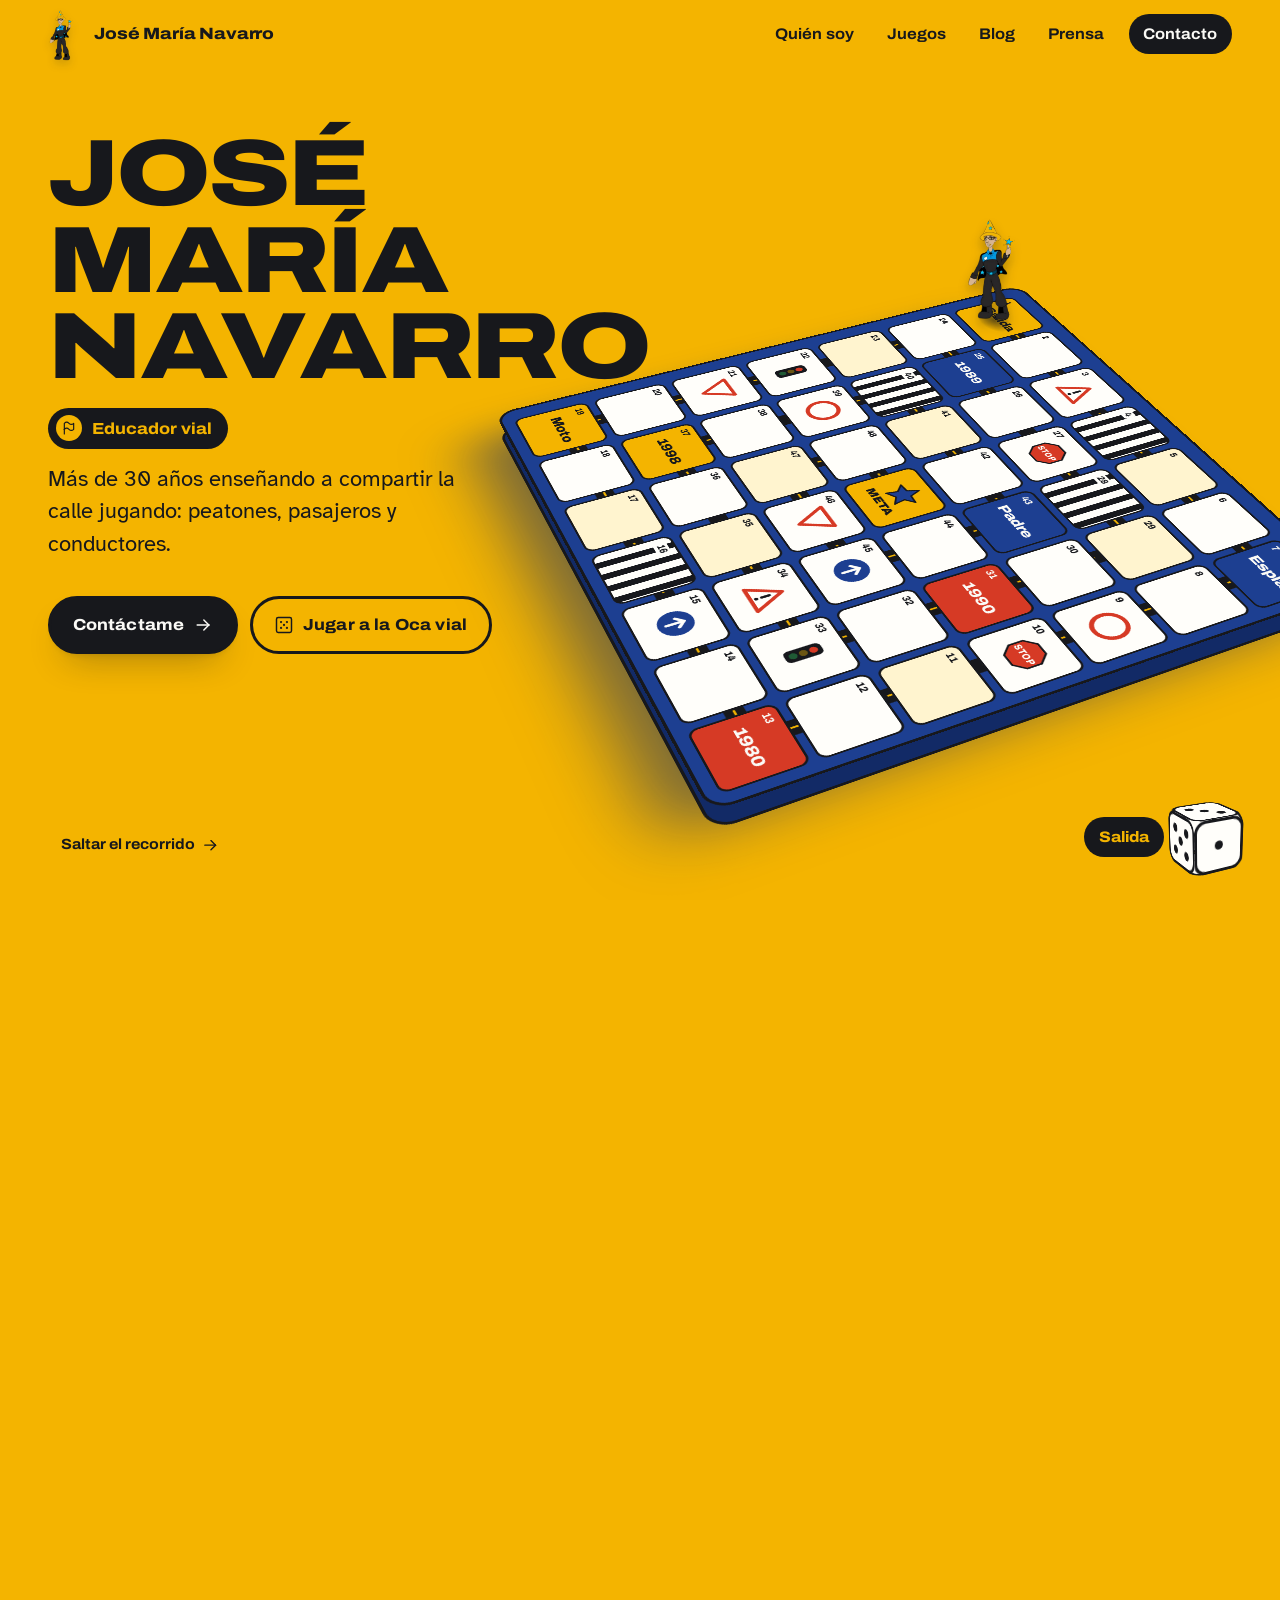
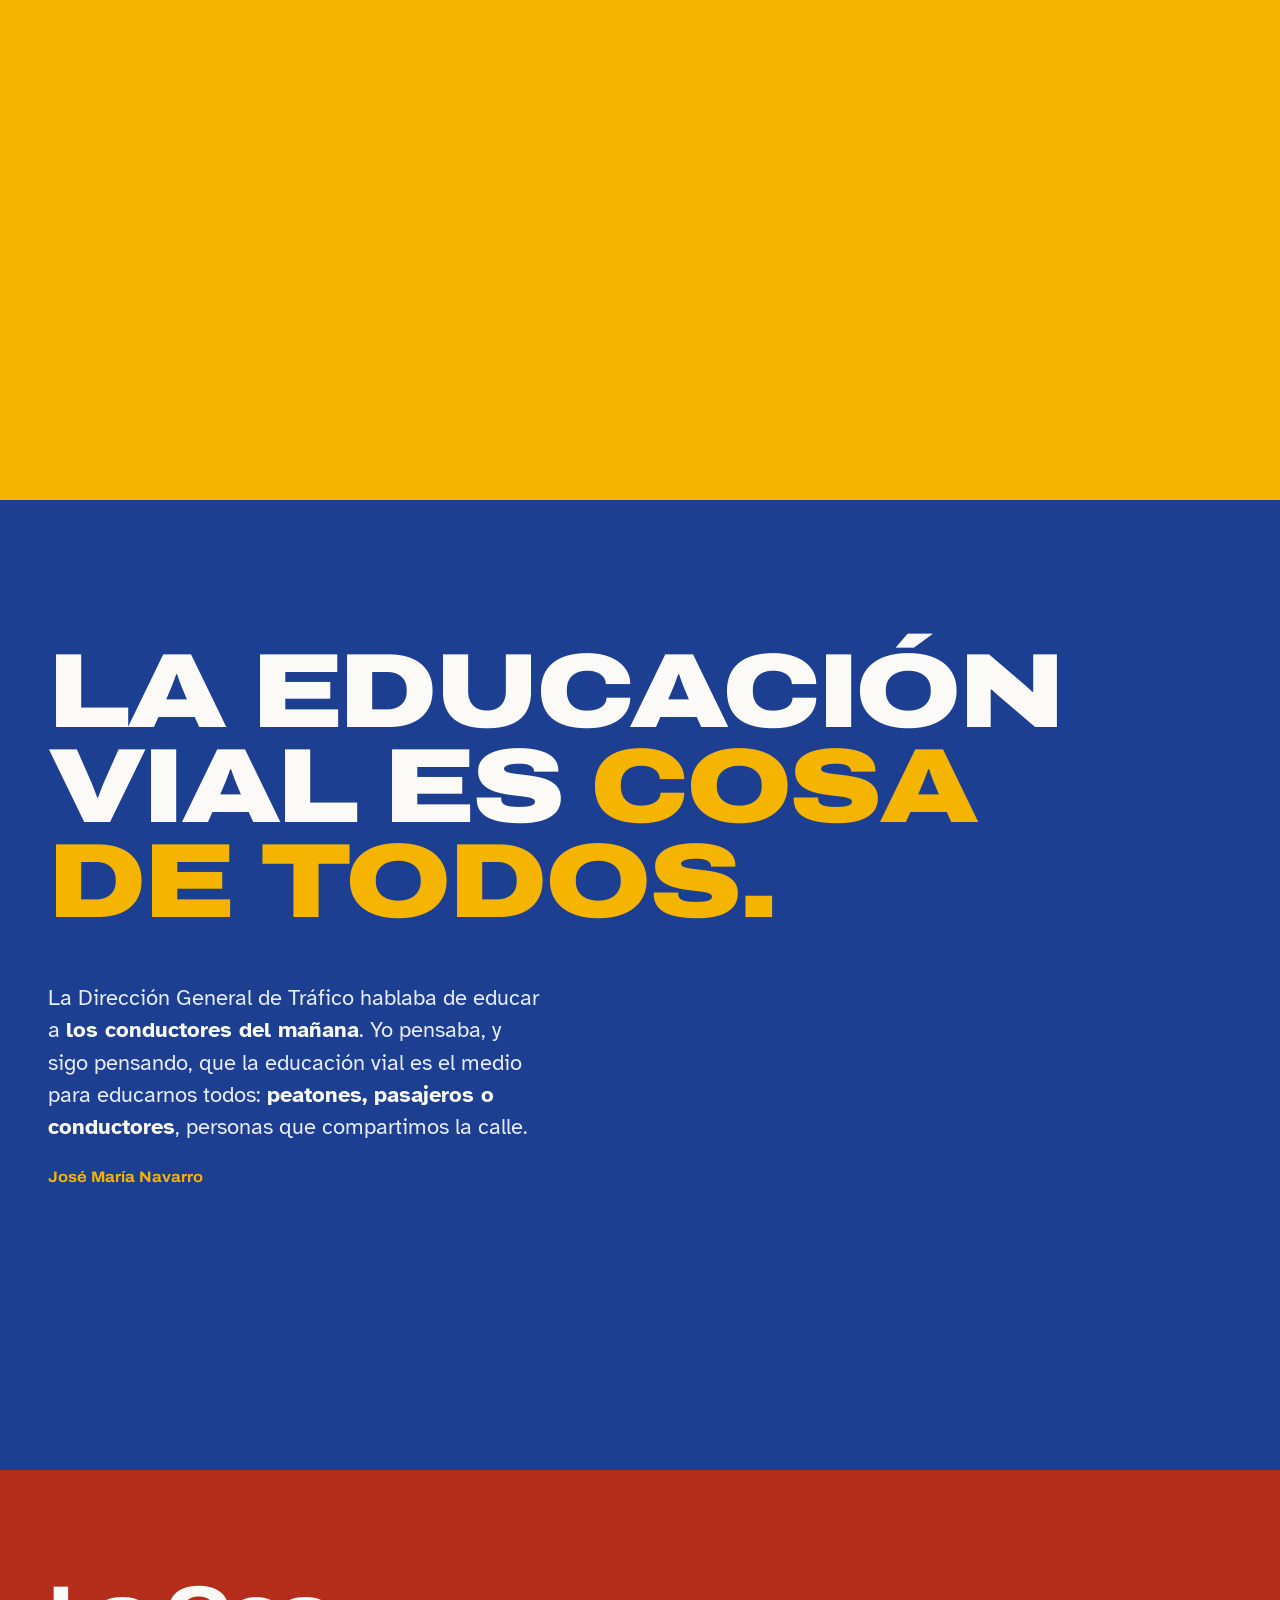
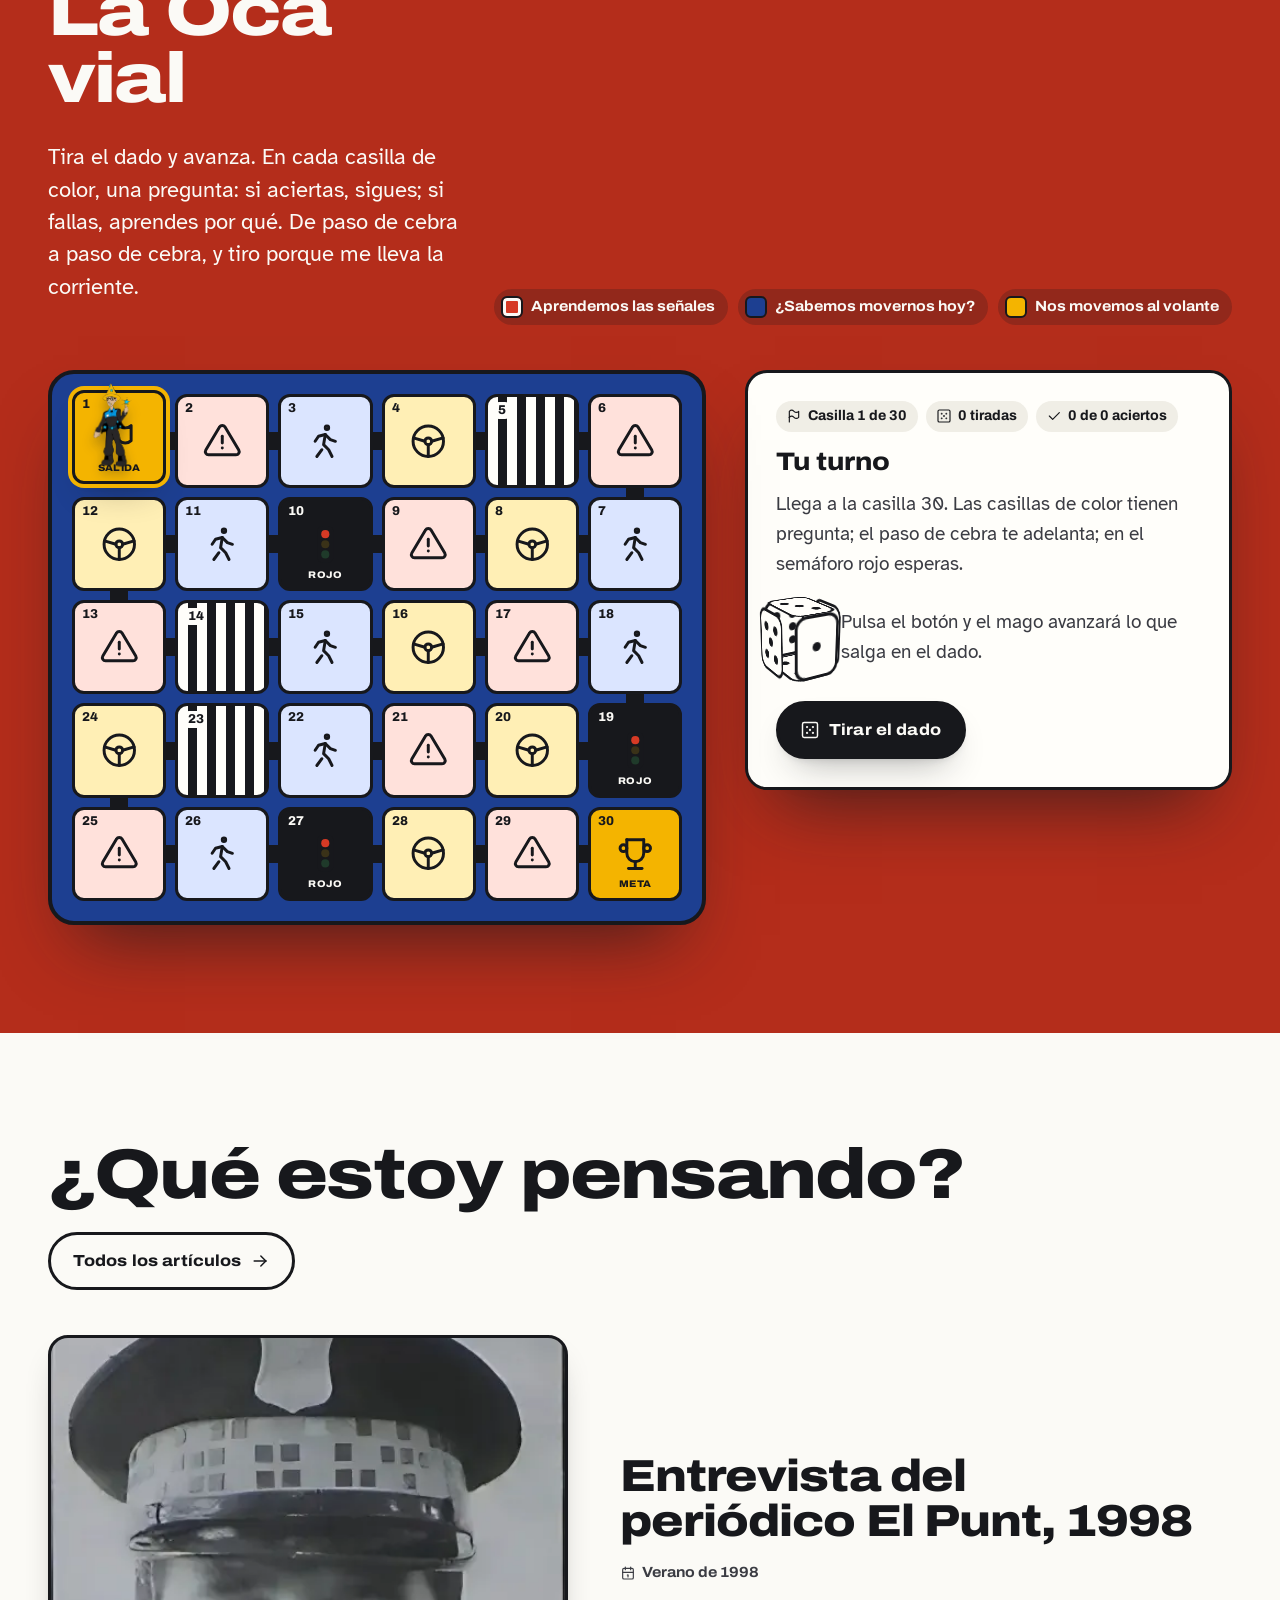
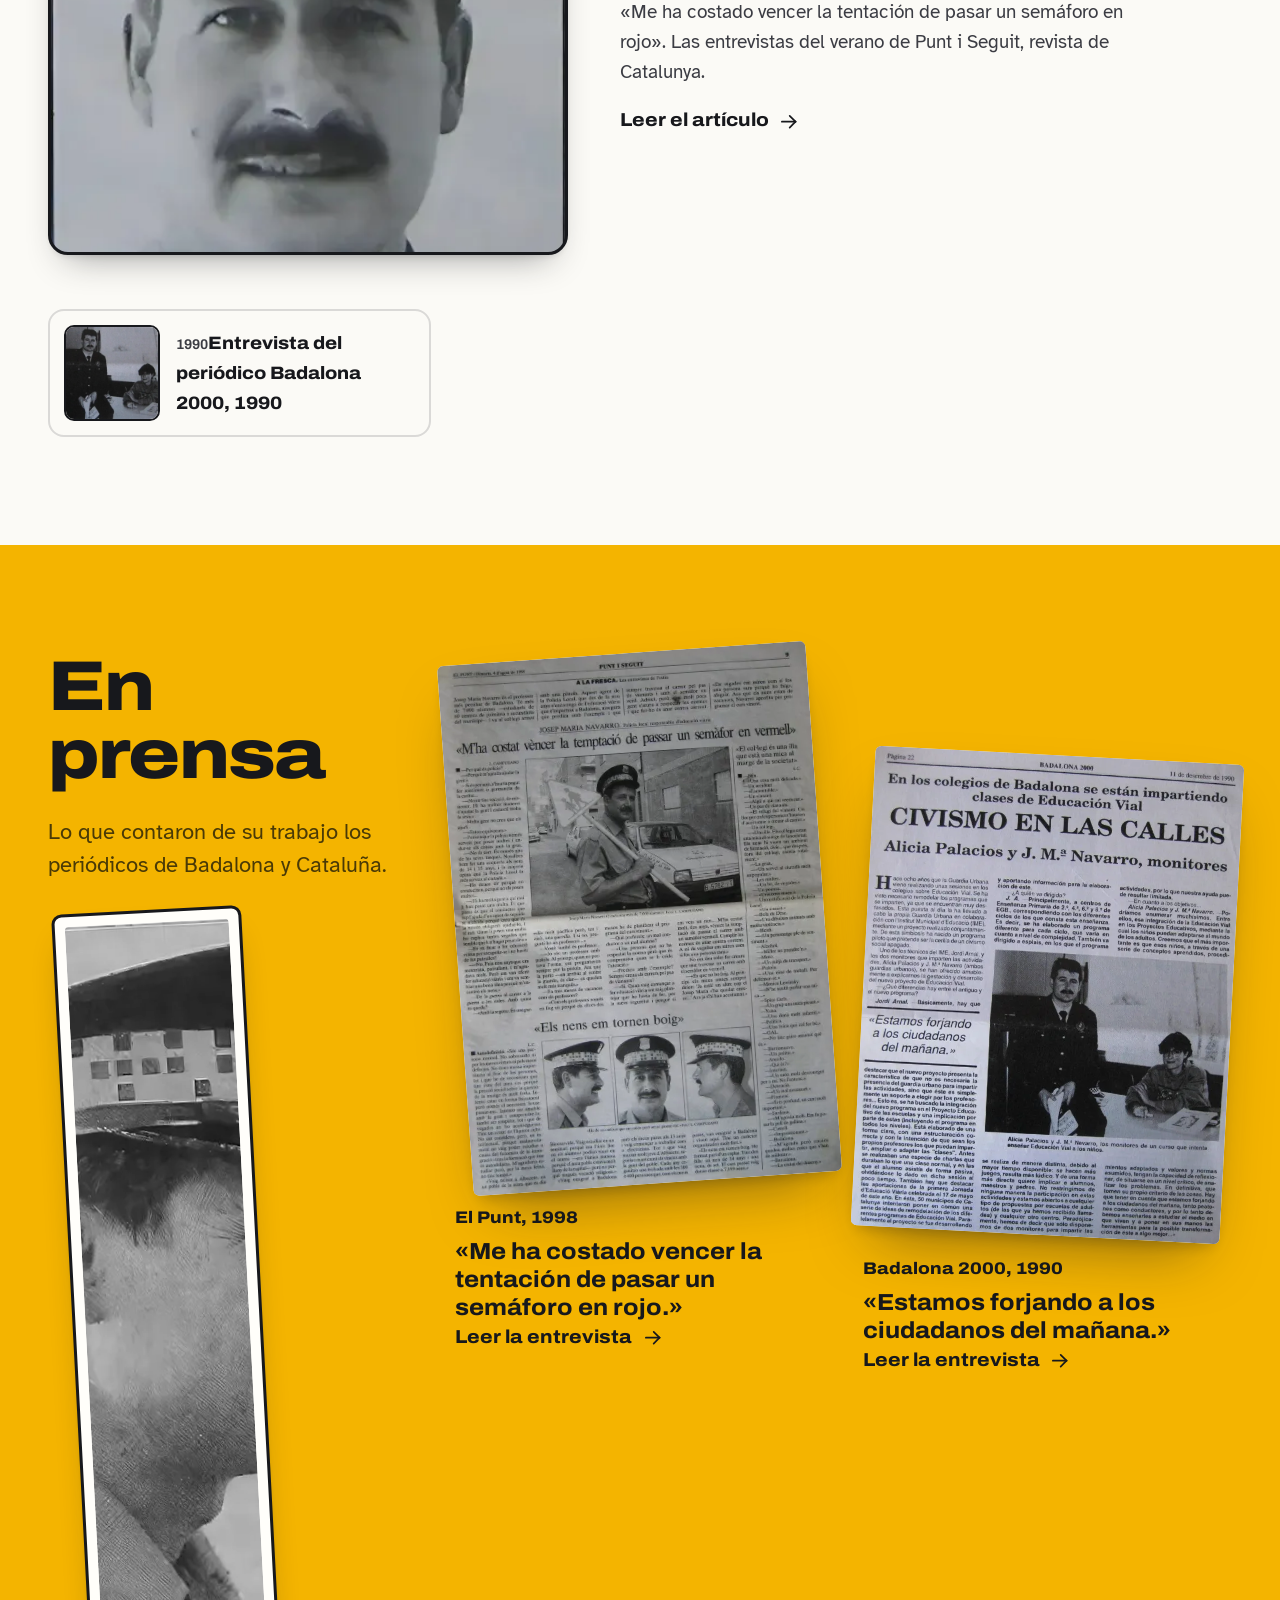
==== index.html @ 540eee32 "Mago como logo en la cabecera, fuera del formulario; recorrido con parada en cada carta y textos leg" ====
<!doctype html>
<html lang="es">
<head>
<meta charset="utf-8">
<meta name="viewport" content="width=device-width, initial-scale=1">
<title>José María Navarro · Educador vial</title>
<meta name="description" content="José María Navarro, educador vial. Más de 30 años en Badalona enseñando a compartir la calle con juegos, programas y proyectos educativos. Blog, juego de la Oca vial y contacto.">
<meta name="theme-color" content="#f4b400">
<!-- Vista previa en GitHub Pages: quitar noindex al publicar en el dominio -->
<meta name="robots" content="noindex">
<link rel="canonical" href="https://soyjosemarianavarro.com/">
<meta property="og:type" content="website">
<meta property="og:title" content="José María Navarro · Educador vial">
<meta property="og:description" content="La educación vial es cosa de todos. Conoce su recorrido, juega a la Oca vial y lee su blog.">
<meta property="og:image" content="https://lucasyleodigital.github.io/jose-maria-navarro/assets/img/og.jpg">
<meta property="og:locale" content="es_ES">
<link rel="icon" href="assets/img/favicon.svg" type="image/svg+xml">
<link rel="preload" href="assets/fonts/archivo-wdth.woff2" as="font" type="font/woff2" crossorigin>
<link rel="preload" href="assets/img/mago.webp" as="image">
<link rel="stylesheet" href="assets/css/site.css">
<script>document.documentElement.classList.add('js');if(!matchMedia('(prefers-reduced-motion: reduce)').matches)document.documentElement.classList.add('motion');</script>
<script type="application/ld+json">
{"@context":"https://schema.org","@type":"Person","name":"José María Navarro","jobTitle":"Educador vial","address":{"@type":"PostalAddress","addressLocality":"Badalona","addressCountry":"ES"},"email":"mailto:info@soyjosemarianavarro.com","url":"https://soyjosemarianavarro.com/"}
</script>
</head>
<body>
<!--
THESIS: La vida y el método de José María son un juego de mesa; la web es su tablero y el mago es la ficha. Rechaza la web de ponente (retrato + bio + tarjetas) y el cliché de señales y asfalto como decorado.
OWN-WORLD: Tablero de la Oca impreso: campos enteros de amarillo, azul cobalto y rojo señal sobre tinta; casillas de cartón con trazo de 3px, números en Archivo expandido, dados, cartas y fichas. Todo encaja a casilla entera.
STORY: El visitante ve quién es (educador vial), recorre su vida casilla a casilla, entiende su filosofía (la calle es de todos), juega y aprende, lee su blog y le escribe.
FIRST VIEWPORT: Amarillo a sangre. Izquierda: NOMBRE gigante, píldora "Educador vial", frase de 18 palabras, Contáctame + Jugar. Derecha: tablero 3D en espiral inclinado, el mago-ficha en la salida, dado en el HUD.
FORM: Tablero de la Oca vial, candidato 5 de 7 (tirada); seed 64ad52d7.
FINISH: unreviewed and undocumented is unfinished; this build ends with the finish review, the verdict, and DESIGN.md
-->
<a class="skip" href="#contenido">Saltar al contenido</a>
<svg class="sr-only" aria-hidden="true"><use href="assets/img/icons.svg#i-x"></use></svg>

<header class="nav" id="nav" data-solid-from="#filosofia">
  <div class="wrap">
    <a class="brand" href="#inicio" aria-label="José María Navarro, inicio"><img class="brand-logo" src="assets/img/mago.webp" alt="" width="230" height="365"><span>José María Navarro</span></a>
    <nav aria-label="Principal">
      <ul class="nav-links">
        <li><a href="#quien-soy">Quién soy</a></li>
        <li><a href="#juego">Juegos</a></li>
        <li><a href="#blog">Blog</a></li>
        <li><a href="#prensa">Prensa</a></li>
        <li class="nav-cta"><a href="#contacto">Contacto</a></li>
      </ul>
    </nav>
    <button class="menu-btn" type="button" aria-expanded="false" aria-controls="mobile-menu" aria-label="Abrir menú"><svg class="icon"><use href="assets/img/icons.svg#i-menu-2"></use></svg></button>
  </div>
</header>
<div class="mobile-menu" id="mobile-menu" aria-hidden="true">
  <button class="menu-btn menu-close" type="button" aria-label="Cerrar menú"><svg class="icon"><use href="assets/img/icons.svg#i-x"></use></svg></button>
  <a href="#quien-soy">Quién soy</a>
  <a href="#juego">Juegos</a>
  <a href="#blog">Blog</a>
  <a href="#prensa">Prensa</a>
  <a href="#contacto">Contacto</a>
</div>

<main id="contenido">
  <section class="stage" id="inicio" aria-label="Presentación y recorrido">
    <div class="stage-pin">
      <div class="scene">
        <div class="hero-copy">
          <h1 class="display hero-title"><span>José María</span><span>Navarro</span></h1>
          <p class="hero-role"><span class="pip"><svg class="icon"><use href="assets/img/icons.svg#i-flag"></use></svg></span>Educador vial</p>
          <p class="hero-sub">Más de 30 años enseñando a compartir la calle jugando: peatones, pasajeros y conductores.</p>
          <div class="hero-actions">
            <a class="btn" href="#contacto">Contáctame <svg class="icon icon--go"><use href="assets/img/icons.svg#i-arrow-right"></use></svg></a>
            <a class="btn btn--ghost" href="#juego"><svg class="icon"><use href="assets/img/icons.svg#i-dice-5"></use></svg> Jugar a la Oca vial</a>
          </div>
        </div>

        <div class="cam" aria-hidden="true">
          <div class="tilt" id="tilt">
            <div class="board" id="board"></div>
          </div>
        </div>

        <div class="hud" aria-hidden="true">
          <span class="hud-label" id="hud-label">Salida</span>
          <div class="die"><div class="die-cube" id="die"></div></div>
        </div>
        <div class="outro" id="outro" aria-hidden="true">
          <p class="display">La partida sigue.</p>
          <p class="lead">Hoy comparte lo aprendido en charlas, juegos y en su blog.</p>
        </div>
        <a class="skip-tour" href="#filosofia" id="skip-tour">Saltar el recorrido <svg class="icon"><use href="assets/img/icons.svg#i-arrow-right"></use></svg></a>
      </div>

      <span id="quien-soy" class="sr-only">Quién soy</span>
      <h2 class="sr-only">Mi recorrido, casilla a casilla</h2>
      <ol class="capitulos" id="capitulos">
        <li class="cap" data-cell="1" data-color="yellow" data-yr="Salida">
          <div class="cap-top"><span class="cap-n">1</span></div>
          <figure class="cap-photo is-portrait"><img src="assets/img/nino-bienservida.webp" alt="José María de niño, en Bienservida, agachado junto a un gato" loading="lazy" width="521" height="633"></figure>
          <p class="cap-year">Salida</p>
          <h3 class="cap-title">La primera señal la di yo</h3>
          <p class="cap-place">Bienservida, Albacete</p>
          <p>Jugando al fútbol en la calle, el único que levantaba la mirada y gritaba «¡Cuidado, que pasa una señora!» era yo. Las vecinas se lo decían a mi madre: «Qué chiquillo más atento tienes».</p>
        </li>
        <li class="cap c-blue" data-cell="7" data-color="blue" data-yr="Esplai">
          <div class="cap-top"><span class="cap-n">7</span></div>
          <blockquote class="cap-quote">«Diseñábamos juegos educativos para niños y niñas de 6 a 14 años.»</blockquote>
          <p class="cap-year">12 años</p>
          <h3 class="cap-title">Badalona, el esplai y los primeros juegos</h3>
          <p class="cap-place">Badalona</p>
          <p>Con 12 años llegué a Badalona, la ciudad que siento como propia. Fui monitor de un esplai en la parroquia del barrio. Y ya entonces avisaba a mis amigos: ese ciclomotor era un riesgo.</p>
        </li>
        <li class="cap c-red" data-cell="13" data-color="red" data-yr="1980">
          <div class="cap-top"><span class="cap-n">13</span></div>
          <figure class="cap-photo is-portrait"><img src="assets/img/uniforme-80s.webp" alt="José María con el uniforme de la Guardia Urbana de Badalona en los años 80" loading="lazy" width="832" height="1000"></figure>
          <p class="cap-year">1980</p>
          <h3 class="cap-title">Primera promoción democrática</h3>
          <p class="cap-place">Guardia Urbana de Badalona</p>
          <p>Con 22 años entré en la Guardia Urbana. Aquel agosto, a las cinco de la mañana, tuve que dar a una familia una noticia que cambió mi forma de valorar la vida y mi trabajo.</p>
        </li>
        <li class="cap" data-cell="19" data-color="yellow" data-yr="Moto">
          <div class="cap-top"><span class="cap-n">19</span></div>
          <figure class="cap-photo"><img src="assets/img/moto-roja.webp" alt="José María sobre una moto roja, con casco" loading="lazy" width="500" height="500"></figure>
          <p class="cap-year">1980-1989</p>
          <h3 class="cap-title">Mejor evitar el riesgo que poner la multa</h3>
          <p class="cap-place">Unidad de motoristas</p>
          <p>Diez años de motorista. Me ponía a regular el cruce antes de que se formara el atasco, y en un lugar visible para que nadie hiciera el giro peligroso. Sin infracción, no hay accidente.</p>
        </li>
        <li class="cap c-blue" data-cell="25" data-color="blue" data-yr="1989">
          <div class="cap-top"><span class="cap-n">25</span></div>
          <figure class="cap-photo"><img src="assets/img/aula.webp" alt="José María de uniforme en un aula, junto a un alumno" loading="lazy" width="600" height="468"></figure>
          <p class="cap-year">1989</p>
          <h3 class="cap-title">Una máquina de diapositivas y mucho por hacer</h3>
          <p class="cap-place">Servicio de colegios</p>
          <p>Me ofrecieron ir a los colegios. El material: diapositivas de señales y de guardias de Madrid con salacot. La educación vial para una movilidad segura, tal como hoy la conocemos, no existía.</p>
        </li>
        <li class="cap c-red" data-cell="31" data-color="red" data-yr="1990">
          <div class="cap-top"><span class="cap-n">31</span></div>
          <figure class="cap-photo"><img src="assets/img/senales-coche.webp" alt="José María de uniforme sujetando señales de tráfico junto a un coche" loading="lazy" width="1290" height="936"></figure>
          <p class="cap-year">1990</p>
          <h3 class="cap-title">«Estamos forjando a los ciudadanos del mañana»</h3>
          <p class="cap-place">Badalona 2000</p>
          <p>Con Alicia Palacios y el Institut Municipal d'Educació rehicimos el programa: menos charla pasiva, más juego, y la educación vial dentro del proyecto educativo de cada escuela.</p>
        </li>
        <li class="cap" data-cell="37" data-color="yellow" data-yr="1998">
          <div class="cap-top"><span class="cap-n">37</span></div>
          <figure class="cap-photo is-portrait"><img src="assets/img/perfil-1.webp" alt="Retrato de José María de uniforme, publicado en El Punt" loading="lazy" width="468" height="606"></figure>
          <p class="cap-year">7.199</p>
          <h3 class="cap-title">Alumnos en un solo curso</h3>
          <p class="cap-place">El Punt</p>
          <p>En 1998, en 60 centros de Badalona. «Me ha costado dos años vencer la tentación de pasar un semáforo en rojo. Cumplir las normas es ir a contracorriente.»</p>
        </li>
        <li class="cap c-blue" data-cell="43" data-color="blue" data-yr="Padre">
          <div class="cap-top"><span class="cap-n">43</span></div>
          <figure class="cap-photo"><img src="assets/img/con-su-hijo.webp" alt="José María joven con su hijo pequeño en brazos" loading="lazy" width="575" height="322"></figure>
          <p class="cap-year">Padre</p>
          <h3 class="cap-title">«Los niños me vuelven loco»</h3>
          <p class="cap-place">En casa</p>
          <p>Dos hijos en casa y miles en las aulas. Cada año, además, un encuentro con las 300 o 400 personas que, como mis padres, emigraron de Bienservida a Badalona.</p>
        </li>
        <li class="cap c-red" data-cell="49" data-color="red">
          <div class="cap-top"><span class="cap-n">49</span></div>
          <figure class="cap-photo is-portrait"><img src="assets/img/jm-hoy.webp" alt="José María Navarro en la actualidad, con gafas y traje" loading="lazy" width="323" height="394"></figure>
          <p class="cap-year">Hoy</p>
          <h3 class="cap-title">Una filosofía de vida</h3>
          <p class="cap-place">Meta</p>
          <p>30 años diseñando juegos, actividades, programas y proyectos educativos. Siempre en equipo, y siempre con la misma idea: cada uno de nosotros es responsable de su ejemplo.</p>
        </li>
      </ol>
    </div>
  </section>

  <section class="filosofia on-blue" id="filosofia" aria-labelledby="filosofia-t">
    <div class="wrap">
      <h2 class="manifesto" id="filosofia-t">La educación vial es <span class="accent">cosa de todos.</span></h2>
      <div class="filosofia-body">
        <div>
          <p class="lead">La Dirección General de Tráfico hablaba de educar a <strong>los conductores del mañana</strong>. Yo pensaba, y sigo pensando, que la educación vial es el medio para educarnos todos: <strong>peatones, pasajeros o conductores</strong>, personas que compartimos la calle.</p>
          <cite class="cite">José María Navarro</cite>
        </div>
        <div class="deck" id="deck">
          <article class="carta">
            <div class="carta-band" aria-hidden="true"><svg viewBox="0 0 60 60"><polygon points="30,5 56,52 4,52" fill="#fffefa" stroke="#17181c" stroke-width="4" stroke-linejoin="round"/><polygon points="30,17 46,46 14,46" fill="none" stroke="#d63a25" stroke-width="5" stroke-linejoin="round"/></svg></div>
            <h3>Valores universales</h3>
            <p>Lo que nos hace personas en cualquier calle del mundo.</p>
            <p class="pair">Responsabilidad y convivencia</p>
          </article>
          <article class="carta">
            <div class="carta-band" aria-hidden="true"><svg viewBox="0 0 60 60"><circle cx="30" cy="30" r="25" fill="#fffefa" stroke="#17181c" stroke-width="4"/><circle cx="30" cy="30" r="17" fill="#1d3f91"/><path d="M22 30h16M30 22v16" stroke="#fffefa" stroke-width="5" stroke-linecap="round"/></svg></div>
            <h3>Valores democráticos</h3>
            <p>La calle es el primer espacio público que compartimos.</p>
            <p class="pair">Igualdad y libertad</p>
          </article>
          <article class="carta">
            <div class="carta-band" aria-hidden="true"><svg viewBox="0 0 60 60"><rect x="18" y="4" width="24" height="52" rx="8" fill="#17181c"/><circle cx="30" cy="16" r="6" fill="#5a2a22"/><circle cx="30" cy="30" r="6" fill="#5a4a14"/><circle cx="30" cy="44" r="6" fill="#3fbf6a"/></svg></div>
            <h3>Movilidad segura</h3>
            <p>Anticiparse al riesgo antes de que haya que lamentarlo.</p>
            <p class="pair">Prevención y autoprotección</p>
          </article>
        </div>
      </div>
    </div>
  </section>

  <section class="juego on-red" id="juego" aria-labelledby="juego-t">
    <div class="wrap">
      <div class="juego-head">
        <div>
          <h2 class="h2" id="juego-t">La Oca vial</h2>
          <p class="lead">Tira el dado y avanza. En cada casilla de color, una pregunta: si aciertas, sigues; si fallas, aprendes por qué. De paso de cebra a paso de cebra, y tiro porque me lleva la corriente.</p>
        </div>
        <ul class="juego-cats" aria-label="Tipos de casilla">
          <li><span class="sw k-senales"></span>Aprendemos las señales</li>
          <li><span class="sw k-calle"></span>¿Sabemos movernos hoy?</li>
          <li><span class="sw k-volante"></span>Nos movemos al volante</li>
        </ul>
      </div>
      <div class="mesa">
        <div class="oca" id="oca" aria-label="Tablero del juego">
          <div class="oca-grid" id="oca-grid"></div>
        </div>
        <div class="panel" id="panel" aria-live="polite"></div>
      </div>
    </div>
  </section>

  <section class="blog-home" id="blog" aria-labelledby="blog-t">
    <div class="wrap">
      <div class="blog-home-head">
        <h2 class="h2" id="blog-t">¿Qué estoy pensando?</h2>
        <a class="btn btn--ghost" href="blog/">Todos los artículos <svg class="icon icon--go"><use href="assets/img/icons.svg#i-arrow-right"></use></svg></a>
      </div>
      <div id="blog-feature"><div class="skeleton" style="height:380px"></div></div>
      <ul class="post-rows" id="blog-rows"></ul>
    </div>
  </section>

  <section class="prensa" id="prensa" aria-labelledby="prensa-t">
    <div class="wrap prensa-grid">
      <div class="prensa-intro">
        <h2 class="h2" id="prensa-t">En prensa</h2>
        <p class="lead">Lo que contaron de su trabajo los periódicos de Badalona y Cataluña.</p>
        <figure class="tira">
          <img src="assets/img/perfil-2.webp" alt="José María de perfil con la gorra de la Guardia Urbana" loading="lazy" width="562" height="725">
          <img src="assets/img/perfil-3.webp" alt="José María de perfil, sonriendo, con la gorra de la Guardia Urbana" loading="lazy" width="460" height="608">
          <figcaption>«Els nens em tornen boig». El Punt, 1998.</figcaption>
        </figure>
      </div>
      <a class="recorte" href="blog/articulo.html?slug=entrevista-el-punt-1998">
        <div class="recorte-img"><img src="assets/img/prensa-elpunt.webp" alt="Página de El Punt con la entrevista a José María Navarro" loading="lazy" width="417" height="600"></div>
        <div class="recorte-cap">
          <span class="src">El Punt, 1998</span>
          <q>Me ha costado vencer la tentación de pasar un semáforo en rojo.</q>
          <span class="link-arrow">Leer la entrevista <svg class="icon"><use href="assets/img/icons.svg#i-arrow-right"></use></svg></span>
        </div>
      </a>
      <a class="recorte" href="blog/articulo.html?slug=entrevista-badalona-2000-1990">
        <div class="recorte-img"><img src="assets/img/prensa-badalona2000.webp" alt="Página de Badalona 2000: Civismo en las calles" loading="lazy" width="600" height="779"></div>
        <div class="recorte-cap">
          <span class="src">Badalona 2000, 1990</span>
          <q>Estamos forjando a los ciudadanos del mañana.</q>
          <span class="link-arrow">Leer la entrevista <svg class="icon"><use href="assets/img/icons.svg#i-arrow-right"></use></svg></span>
        </div>
      </a>
    </div>
  </section>

  <section class="contacto on-dark" id="contacto" aria-labelledby="contacto-t">
    <div class="wrap contacto-grid">
      <div>
        <h2 class="display" id="contacto-t">Trabajemos <span class="accent">juntos</span></h2>
        <p class="lead" style="margin-top:1em;color:#d8d8dc">Charlas en colegios y esplais, formación para docentes, proyectos con ayuntamientos o una simple pregunta. Escríbeme.</p>
        <a class="mail-big" id="mail-big" href="mailto:info@soyjosemarianavarro.com"><svg class="icon"><use href="assets/img/icons.svg#i-mail"></use></svg><span>info@soyjosemarianavarro.com</span></a>
        <ul class="socials" id="socials"></ul>
      </div>
      <form class="form" id="contact-form" novalidate>
        <div class="form-row">
          <div class="field"><label for="f-name">Nombre</label><input id="f-name" name="name" autocomplete="name" required><span class="err" id="f-name-err"></span></div>
          <div class="field"><label for="f-email">Correo electrónico</label><input id="f-email" name="email" type="email" autocomplete="email" required><span class="err" id="f-email-err"></span></div>
        </div>
        <div class="field">
          <label for="f-topic">¿Sobre qué quieres hablar?</label>
          <select id="f-topic" name="topic">
            <option>Charla en un colegio o esplai</option>
            <option>Formación o proyecto educativo</option>
            <option>Ayuntamiento o entidad</option>
            <option>Prensa</option>
            <option>Otra cosa</option>
          </select>
        </div>
        <div class="field"><label for="f-msg">Mensaje</label><textarea id="f-msg" name="message" required></textarea><span class="err" id="f-msg-err"></span></div>
        <label class="check"><input type="checkbox" id="f-ok" required><span>He leído la <a href="legal/privacidad.html">política de privacidad</a> y acepto que se usen mis datos para responderme.</span></label>
        <span class="err" id="f-ok-err" style="color:#ffb4a6;font-size:.92rem"></span>
        <input type="checkbox" name="botcheck" class="sr-only" tabindex="-1" autocomplete="off">
        <div><button class="btn btn--yellow" type="submit" id="f-send">Enviar mensaje <svg class="icon icon--go"><use href="assets/img/icons.svg#i-send"></use></svg></button></div>
        <p class="form-status" id="f-status" role="status"></p>
      </form>
    </div>
  </section>
</main>

<footer class="footer">
  <div class="wrap">
    <span>© <span id="year">2026</span> José María Navarro</span>
    <ul>
      <li><a href="legal/aviso-legal.html">Aviso legal</a></li>
      <li><a href="legal/privacidad.html">Política de privacidad</a></li>
      <li><a href="legal/cookies.html">Política de cookies</a></li>
      <li><a href="admin/">Acceso autor</a></li>
    </ul>
  </div>
</footer>
<div class="toast" id="toast" role="status"></div>

<script>window.SITE_ROOT = '';</script>
<script src="assets/vendor/gsap.min.js"></script>
<script src="assets/vendor/ScrollTrigger.min.js"></script>
<script src="assets/vendor/lenis.min.js"></script>
<script src="assets/vendor/purify.min.js"></script>
<script src="assets/js/config.js"></script>
<script src="assets/vendor/supabase.js"></script>
<script src="assets/js/seed-posts.js"></script>
<script src="assets/js/data.js"></script>
<script src="assets/js/common.js"></script>
<script src="assets/js/board.js"></script>
<script src="assets/js/oca.js"></script>
<script src="assets/js/home.js"></script>
</body>
</html>
---- assets/css/site.css ----
/* José María Navarro, educador vial. Mundo visual: el tablero de la Oca vial. */

@font-face { font-family: 'Archivo'; src: url('../fonts/archivo-wdth.woff2') format('woff2-variations'); font-weight: 100 900; font-stretch: 62% 125%; font-display: swap; }
@font-face { font-family: 'Atkinson'; src: url('../fonts/atkinson-400.woff2') format('woff2'); font-weight: 400; font-display: swap; }
@font-face { font-family: 'Atkinson'; src: url('../fonts/atkinson-700.woff2') format('woff2'); font-weight: 700; font-display: swap; }
@font-face { font-family: 'Atkinson'; src: url('../fonts/atkinson-400i.woff2') format('woff2'); font-weight: 400; font-style: italic; font-display: swap; }

:root {
  --yellow: #f4b400;
  --yellow-soft: #ffd75e;
  --blue: #1d3f91;
  --blue-deep: #122a66;
  --red: #d63a25;
  --red-deep: #a92a19;
  --green: #23824a;
  --ink: #17181c;
  --ink-soft: #3b3c43;
  --on-yellow-soft: #4a3a06;
  --white: #fbfaf6;
  --card: #fffefa;
  --rule: rgba(23, 24, 28, .14);

  --display: 'Archivo', 'Arial Narrow', sans-serif;
  --body: 'Atkinson', 'Segoe UI', system-ui, sans-serif;

  --r: 14px;
  --r-sm: 10px;
  --stroke: 3px;
  --shadow: 0 18px 36px -18px rgba(23, 24, 28, .45), 0 4px 10px -6px rgba(23, 24, 28, .25);
  --shadow-lift: 0 30px 60px -24px rgba(23, 24, 28, .5), 0 8px 16px -8px rgba(23, 24, 28, .3);
  --ease-out: cubic-bezier(.16, 1, .3, 1);
  --gutter: clamp(16px, 4vw, 48px);
  --nav-h: 68px;

  /* z-index */
  --z-board: 1; --z-copy: 5; --z-hud: 8; --z-nav: 40; --z-menu: 50; --z-toast: 60;
}

*, *::before, *::after { box-sizing: border-box; }
html { -webkit-text-size-adjust: 100%; scroll-padding-top: calc(var(--nav-h) + 12px); }
html.lenis, html.lenis body { height: auto; }
.lenis.lenis-smooth { scroll-behavior: auto !important; }
body {
  overflow-x: clip;
  margin: 0; font-family: var(--body); font-size: clamp(17px, 1.05rem + .15vw, 19px); line-height: 1.6;
  color: var(--ink); background: var(--white); text-rendering: optimizeLegibility; -webkit-font-smoothing: antialiased;
}
img { max-width: 100%; display: block; }
a { color: inherit; text-underline-offset: .2em; text-decoration-thickness: 2px; }
button, input, textarea, select { font: inherit; color: inherit; }
::selection { background: var(--ink); color: var(--yellow); }
:focus-visible { outline: 3px solid var(--blue); outline-offset: 3px; border-radius: 6px; }
.on-dark :focus-visible, .on-blue :focus-visible, .on-red :focus-visible { outline-color: var(--yellow); }
html { scrollbar-color: var(--ink) var(--yellow); }
::-webkit-scrollbar { width: 12px; }
::-webkit-scrollbar-track { background: var(--yellow); }
::-webkit-scrollbar-thumb { background: var(--ink); border-radius: 12px; border: 3px solid var(--yellow); }

.icon { width: 1.25em; height: 1.25em; flex: none; }
.sr-only { position: absolute !important; width: 1px; height: 1px; padding: 0; margin: -1px; overflow: hidden; clip: rect(0 0 0 0); white-space: nowrap; border: 0; }
.skip { position: absolute; left: 12px; top: -60px; z-index: 100; background: var(--ink); color: var(--yellow); padding: 10px 16px; border-radius: 10px; font-weight: 700; }
.skip:focus { top: 12px; }
.wrap { width: 100%; max-width: 1320px; margin-inline: auto; padding-inline: var(--gutter); }

/* ------------------------------------------------------------ Type */
.display {
  font-family: var(--display); font-stretch: 125%; font-weight: 850; line-height: .92;
  letter-spacing: -.025em; text-transform: uppercase; margin: 0; text-wrap: balance;
}
.h2 { font-family: var(--display); font-stretch: 118%; font-weight: 820; font-size: clamp(2.2rem, 1.2rem + 4vw, 4.6rem); line-height: .96; letter-spacing: -.025em; margin: 0 0 .4em; text-wrap: balance; }
.h3 { font-family: var(--display); font-stretch: 112%; font-weight: 780; font-size: clamp(1.35rem, 1.1rem + .9vw, 1.9rem); line-height: 1.08; letter-spacing: -.015em; margin: 0 0 .35em; text-wrap: balance; }
.lead { font-size: clamp(1.1rem, 1rem + .45vw, 1.35rem); line-height: 1.5; max-width: 52ch; }
p { margin: 0 0 1em; }

/* ------------------------------------------------------------ Buttons */
.btn {
  --bg: var(--ink); --fg: var(--white);
  display: inline-flex; align-items: center; gap: .55em; white-space: nowrap;
  padding: .82em 1.35em; border-radius: 999px; border: var(--stroke) solid var(--ink);
  background: var(--bg); color: var(--fg); font-family: var(--display); font-stretch: 112%; font-weight: 760;
  font-size: 1rem; letter-spacing: .01em; text-decoration: none; cursor: pointer;
  box-shadow: var(--shadow);
  transition: transform .35s var(--ease-out), box-shadow .35s var(--ease-out), background-color .25s, color .25s;
}
.btn:hover { transform: translateY(-3px); box-shadow: var(--shadow-lift); }
.btn:active { transform: translateY(1px) scale(.98); }
.btn--ghost { --bg: transparent; --fg: var(--ink); box-shadow: none; }
.btn--ghost:hover { --bg: var(--ink); --fg: var(--yellow); }
.btn--yellow { --bg: var(--yellow); --fg: var(--ink); }
.btn--light { --bg: var(--white); --fg: var(--ink); border-color: var(--white); }
.btn[disabled] { opacity: .55; cursor: not-allowed; transform: none; }
.btn .icon { transition: transform .35s var(--ease-out); }
.btn:hover .icon--go { transform: translateX(4px); }

/* ------------------------------------------------------------ Nav */
.nav {
  position: fixed; inset: 0 0 auto; z-index: var(--z-nav); height: var(--nav-h);
  display: flex; align-items: center; transition: background-color .35s, box-shadow .35s, transform .45s var(--ease-out);
}
.nav.is-solid { background: rgba(251, 250, 246, .94); box-shadow: 0 1px 0 var(--rule); backdrop-filter: saturate(140%) blur(10px); }
.nav.is-hidden { transform: translateY(-100%); }
.nav .wrap { display: flex; align-items: center; justify-content: space-between; gap: 24px; }
.brand { display: inline-flex; align-items: center; gap: 12px; text-decoration: none; font-family: var(--display); font-stretch: 115%; font-weight: 800; font-size: 1.02rem; letter-spacing: -.01em; }
.brand-mark {
  width: 38px; height: 38px; border-radius: 10px; border: var(--stroke) solid var(--ink); background: var(--blue); color: var(--white);
  display: grid; place-items: center; font-size: .78rem; font-stretch: 100%; letter-spacing: .02em; transform: rotate(-6deg);
  transition: transform .5s var(--ease-out);
}
.brand:hover .brand-mark { transform: rotate(6deg) scale(1.05); }
.nav-links { display: flex; align-items: center; gap: 4px; list-style: none; margin: 0; padding: 0; }
.nav-links a {
  display: block; padding: .5em .95em; border-radius: 999px; text-decoration: none;
  font-family: var(--display); font-stretch: 108%; font-weight: 680; font-size: .96rem; transition: background-color .2s, color .2s;
}
.nav-links a:hover, .nav-links a[aria-current="page"] { background: var(--ink); color: var(--yellow); }
.nav-links .nav-cta a { background: var(--ink); color: var(--white); margin-left: 6px; }
.nav-links .nav-cta a:hover { background: var(--blue); color: var(--white); }
.menu-btn { display: none; width: 46px; height: 46px; border-radius: 999px; border: var(--stroke) solid var(--ink); background: var(--white); place-items: center; cursor: pointer; }
.menu-btn .icon { width: 22px; height: 22px; }
.mobile-menu {
  position: fixed; inset: 0; z-index: var(--z-menu); background: var(--yellow); padding: 96px var(--gutter) 40px;
  display: flex; flex-direction: column; gap: 6px; clip-path: circle(0 at calc(100% - 40px) 34px);
  transition: clip-path .7s var(--ease-out); visibility: hidden;
}
.mobile-menu.is-open { clip-path: circle(150% at calc(100% - 40px) 34px); visibility: visible; }
.mobile-menu a { font-family: var(--display); font-stretch: 125%; font-weight: 850; font-size: clamp(2rem, 10vw, 3rem); text-transform: uppercase; text-decoration: none; line-height: 1.1; letter-spacing: -.02em; }
.mobile-menu .menu-close { position: absolute; top: 11px; right: var(--gutter); }

@media (max-width: 900px) {
  .nav-links { display: none; }
  .menu-btn { display: grid; }
}

/* ------------------------------------------------------------ Stage: tablero + recorrido */
.stage { position: relative; background: var(--yellow); color: var(--ink); }
.scene { position: relative; min-height: 100dvh; overflow: hidden; }
.hero-copy {
  position: relative; z-index: var(--z-copy); padding-top: calc(var(--nav-h) + clamp(28px, 7vh, 88px));
  width: min(640px, 48%); padding-left: var(--gutter); margin-left: max(0px, calc((100vw - 1320px) / 2));
}
.hero-title { font-size: clamp(2.9rem, 1.4rem + 5.6vw, 6rem); }
.hero-title span { display: block; }
.hero-role {
  display: inline-flex; align-items: center; gap: .6em; margin: 1.1em 0 .9em; padding: .45em 1em .45em .5em; border-radius: 999px;
  background: var(--ink); color: var(--yellow); font-family: var(--display); font-stretch: 112%; font-weight: 760; font-size: 1rem;
}
.hero-role .pip { width: 26px; height: 26px; border-radius: 999px; background: var(--yellow); display: grid; place-items: center; color: var(--ink); }
.hero-role .pip .icon { width: 16px; height: 16px; }
.hero-sub { font-size: clamp(1.1rem, 1rem + .5vw, 1.4rem); line-height: 1.45; max-width: 30ch; color: var(--ink); margin-bottom: 1.6em; }
.hero-actions { display: flex; flex-wrap: wrap; gap: 12px; }

/* camera: un punto en la pantalla con perspectiva; el tablero se mueve debajo */
.cam { position: absolute; left: 70%; top: 55%; width: 0; height: 0; perspective: 1700px; z-index: var(--z-board); pointer-events: none; }
.tilt {
  --rx: 54deg; --rz: 64deg; --s: .72;
  position: absolute; left: 0; top: 0; transform-style: preserve-3d;
  transform: rotateX(var(--rx)) rotateZ(var(--rz)) scale(var(--s));
}
.board {
  --c: 112px; --g: 10px; --pad: 24px;
  position: absolute; left: 0; top: 0; transform-style: preserve-3d;
  width: calc(var(--c) * 7 + var(--g) * 6 + var(--pad) * 2); height: calc(var(--c) * 7 + var(--g) * 6 + var(--pad) * 2);
  background: var(--blue); border-radius: 30px; border: 4px solid var(--ink);
  transform: translate(-50%, -50%);
}
.board::before { /* canto del cartón */
  content: ''; position: absolute; inset: -4px; border-radius: 30px; background: var(--blue-deep); border: 4px solid var(--ink);
  transform: translateZ(-22px); box-shadow: 0 60px 90px -10px rgba(18, 42, 102, .55);
}
.board-path { position: absolute; inset: 0; width: 100%; height: 100%; overflow: visible; }
.board-path .road { fill: none; stroke: var(--ink); stroke-width: 26; stroke-linejoin: round; stroke-linecap: round; }
.board-path .lane { fill: none; stroke: var(--yellow); stroke-width: 3; stroke-dasharray: 14 12; stroke-linejoin: round; }
.cell {
  position: absolute; width: var(--c); height: var(--c); border-radius: 14px; border: var(--stroke) solid var(--ink);
  background: var(--card); display: grid; place-items: center; transform-style: preserve-3d; overflow: hidden;
}
.cell .n { position: absolute; top: 7px; left: 9px; font-family: var(--display); font-stretch: 100%; font-weight: 800; font-size: 15px; line-height: 1; }
.cell .glyph { width: 52%; height: 52%; }
.cell--a { background: #fff4cf; }
.cell--stop { background: var(--yellow); }
.cell--stop.c-blue { background: var(--blue); color: var(--white); }
.cell--stop.c-red { background: var(--red); color: var(--white); }
.cell--stop .yr { font-family: var(--display); font-stretch: 125%; font-weight: 850; font-size: 22px; letter-spacing: -.02em; }
.cell--zebra { background: repeating-linear-gradient(90deg, var(--card) 0 14px, var(--ink) 14px 26px); }
.cell--zebra .n { background: var(--card); padding: 2px 4px; border-radius: 4px; }
.cell--meta { background: var(--yellow); }
.cell--meta .meta-label { font-family: var(--display); font-stretch: 125%; font-weight: 900; font-size: 18px; letter-spacing: .02em; margin-top: 46px; }
.cell--meta .glyph { position: absolute; top: 12px; width: 50%; height: 50%; color: var(--blue); }
.cell.is-visited::after { content: ''; position: absolute; inset: 5px; border-radius: 9px; border: 2px dashed currentColor; opacity: .35; }

.token { position: absolute; width: var(--c); height: var(--c); transform-style: preserve-3d; left: 0; top: 0; }
.token-shadow { position: absolute; left: 50%; top: 50%; width: 70%; height: 40%; transform: translate(-50%, -30%); border-radius: 50%; background: radial-gradient(closest-side, rgba(23, 24, 28, .55), rgba(23, 24, 28, 0)); }
.token-sprite { position: absolute; left: 0; top: 0; z-index: calc(var(--z-board) + 1); pointer-events: none; transform-origin: 0 0; will-change: transform; }
.token-sprite img { position: absolute; left: 0; bottom: 0; width: 132px; max-width: none; height: auto; transform: translateX(-50%); filter: drop-shadow(0 12px 10px rgba(23, 24, 28, .3)); }

/* HUD: dado y casilla actual */
.hud { position: absolute; right: var(--gutter); bottom: clamp(18px, 4vh, 40px); z-index: var(--z-hud); display: flex; align-items: center; gap: 14px; }
.hud-label { font-family: var(--display); font-stretch: 112%; font-weight: 760; font-size: .95rem; background: var(--ink); color: var(--yellow); padding: .5em 1em; border-radius: 999px; font-variant-numeric: tabular-nums; }
.die { --d: 54px; width: var(--d); height: var(--d); perspective: 400px; }
.die-cube { position: relative; width: 100%; height: 100%; transform-style: preserve-3d; transform: rotateX(-20deg) rotateY(30deg); }
.die-face { position: absolute; inset: 0; background: var(--card); border: var(--stroke) solid var(--ink); border-radius: 12px; display: grid; grid-template: repeat(3, 1fr) / repeat(3, 1fr); padding: 7px; }
.die-face i { width: 9px; height: 9px; border-radius: 50%; background: var(--ink); place-self: center; }
.die-face.f1 { transform: translateZ(calc(var(--d) / 2)); }
.die-face.f6 { transform: rotateY(180deg) translateZ(calc(var(--d) / 2)); }
.die-face.f2 { transform: rotateY(90deg) translateZ(calc(var(--d) / 2)); }
.die-face.f5 { transform: rotateY(-90deg) translateZ(calc(var(--d) / 2)); }
.die-face.f3 { transform: rotateX(90deg) translateZ(calc(var(--d) / 2)); }
.die-face.f4 { transform: rotateX(-90deg) translateZ(calc(var(--d) / 2)); }
.skip-tour { position: absolute; left: var(--gutter); bottom: clamp(18px, 4vh, 40px); z-index: var(--z-hud); font-family: var(--display); font-stretch: 108%; font-weight: 700; font-size: .92rem; display: inline-flex; gap: .4em; align-items: center; padding: .5em .9em; border-radius: 999px; text-decoration: none; }
.skip-tour:hover { background: var(--ink); color: var(--yellow); }
@media (max-width: 900px) { .skip-tour { background: var(--yellow); box-shadow: 0 0 0 3px var(--ink) inset; } }

.outro { display: none; }
.motion .outro { display: block; position: absolute; z-index: var(--z-copy); left: max(var(--gutter), calc((100vw - 1320px) / 2 + var(--gutter))); top: 50%; translate: 0 -50%; width: min(560px, 42vw); visibility: hidden; }
.outro .display { font-size: clamp(2.6rem, 1.2rem + 4.4vw, 5.4rem); }
.outro .lead { margin-top: .8em; color: var(--on-yellow-soft); }
@media (max-width: 900px) { .motion .outro { top: auto; bottom: 90px; translate: none; width: auto; right: var(--gutter); } }

/* Capítulos: lista estática por defecto (sin JS o con movimiento reducido) */
.capitulos { position: relative; list-style: none; margin: 0; padding: clamp(40px, 8vh, 96px) var(--gutter); display: grid; gap: clamp(28px, 4vw, 48px); grid-template-columns: repeat(auto-fill, minmax(min(100%, 380px), 1fr)); max-width: 1320px; margin-inline: auto; }
.cap {
  position: relative; background: var(--card); border: var(--stroke) solid var(--ink); border-radius: 18px; padding: 22px 24px 24px;
  box-shadow: var(--shadow); color: var(--ink);
}
.cap-top { display: flex; align-items: center; justify-content: space-between; gap: 12px; margin-bottom: 14px; }
.cap-n { width: 42px; height: 42px; border-radius: 12px; border: var(--stroke) solid var(--ink); display: grid; place-items: center; font-family: var(--display); font-weight: 820; font-size: 1rem; background: var(--yellow); }
.cap-place { font-family: var(--display); font-stretch: 108%; font-weight: 700; font-size: .92rem; color: var(--ink-soft); margin: -.2em 0 .6em !important; }
.cap-year { font-family: var(--display); font-stretch: 125%; font-weight: 880; font-size: clamp(2.6rem, 2rem + 2.4vw, 3.8rem); line-height: .9; letter-spacing: -.03em; margin: 0 0 .2em; }
.cap-title { font-family: var(--display); font-stretch: 112%; font-weight: 780; font-size: 1.35rem; line-height: 1.12; margin: 0 0 .5em; text-wrap: balance; }
.cap p { margin: 0; font-size: 1.06rem; line-height: 1.55; }
.cap-photo { margin: 0 0 16px; border-radius: 12px; overflow: hidden; border: var(--stroke) solid var(--ink); aspect-ratio: 4 / 3; background: var(--ink); }
.cap-photo img { width: 100%; height: 100%; object-fit: cover; }
.cap-photo.is-portrait { aspect-ratio: 4 / 4.2; }
.cap-quote { font-family: var(--display); font-stretch: 112%; font-weight: 760; font-size: 1.5rem; line-height: 1.15; margin: 0 0 16px; padding: 18px; border-radius: 12px; background: var(--blue); color: var(--white); }
.cap.c-blue .cap-n { background: var(--blue); color: var(--white); }
.cap.c-red .cap-n { background: var(--red); color: var(--white); }

/* Modo con movimiento: escena fija y capítulos que se reparten la pantalla */
.motion .stage-pin { height: 100dvh; overflow: hidden; position: relative; }
.motion .scene { position: absolute; inset: 0; min-height: 0; }
.motion .capitulos { position: absolute; inset: 0; display: block; padding: 0; margin: 0; max-width: none; pointer-events: none; z-index: var(--z-copy); }
.motion .cap {
  position: absolute; left: max(var(--gutter), calc((100vw - 1320px) / 2 + var(--gutter))); top: calc(var(--nav-h) + 8px); bottom: 70px; margin-block: auto;
  height: max-content; max-height: calc(100dvh - var(--nav-h) - 86px); overflow: hidden; width: clamp(340px, 34vw, 450px); visibility: hidden; pointer-events: auto;
}
/* La foto cede el espacio: el texto de la carta se ve siempre entero */
.motion .cap { display: flex; flex-direction: column; }
.motion .cap > * { flex-shrink: 0; }
.motion .cap-photo, .motion .cap-photo.is-portrait { aspect-ratio: auto; flex: 0 1 260px; min-height: 72px; }
.motion .cap-photo img { object-position: 50% 25%; }
@media (max-height: 640px) { .motion .cap-photo { display: none; } }

@media (max-width: 900px) {
  .hero-copy { width: auto; padding-right: var(--gutter); padding-top: calc(var(--nav-h) + 22px); }
  .hero-title { font-size: clamp(2.5rem, 11vw, 4rem); }
  .hero-sub { max-width: 34ch; margin-bottom: 1.2em; }
  .cam { left: 52%; top: 76%; }
  .tilt { --s: .5; }
  .motion .cap { left: 12px; right: 12px; width: auto; top: auto; bottom: 74px; margin: 0; padding: 16px 18px 18px; }
  .motion .cap-photo, .motion .cap-photo.is-portrait { flex-basis: 150px; min-height: 64px; margin-bottom: 10px; }
  .motion .cap { max-height: calc(100dvh - var(--nav-h) - 84px); }
  .motion .cap-quote { font-size: 1.15rem; padding: 12px; margin-bottom: 10px; }
  .motion .cap-year { font-size: 2.3rem; }
  .motion .cap p { font-size: .98rem; }
  .hud { bottom: 14px; }
  .die { --d: 42px; }
  .die-face { padding: 5px; }
  .die-face i { width: 7px; height: 7px; }
  .skip-tour { bottom: 18px; }
}
@media (max-width: 900px) and (max-height: 700px) {
  .motion .cap-photo { display: none; }
}

/* ------------------------------------------------------------ Filosofía */
.on-blue { background: var(--blue); color: var(--white); }
.filosofia { padding: clamp(96px, 16vh, 180px) 0 clamp(80px, 12vh, 150px); position: relative; overflow: hidden; }
.manifesto { font-family: var(--display); font-stretch: 125%; font-weight: 880; text-transform: uppercase; font-size: clamp(2.6rem, 1rem + 7vw, 7.4rem); line-height: .9; letter-spacing: -.03em; margin: 0 0 .5em; max-width: 13ch; }
.manifesto .w { display: inline-block; }
.manifesto .accent { color: var(--yellow); }
.filosofia-body { display: grid; grid-template-columns: minmax(0, 1fr) minmax(0, 1.25fr); gap: clamp(32px, 6vw, 96px); align-items: start; }
.filosofia-body .lead { color: #e6ebf7; }
.filosofia-body .lead strong { color: var(--white); }
.cite { display: block; margin-top: 1em; font-family: var(--display); font-stretch: 108%; font-weight: 700; font-size: .95rem; color: var(--yellow); font-style: normal; }

.deck { position: relative; height: 380px; }
.carta {
  position: absolute; left: 50%; top: 0; width: 240px; height: 340px; margin-left: -120px;
  border-radius: 18px; border: var(--stroke) solid var(--ink); background: var(--card); color: var(--ink);
  padding: 20px; display: flex; flex-direction: column; box-shadow: var(--shadow-lift); transform-origin: 50% 120%;
  transition: transform .6s var(--ease-out);
}
.carta-band { height: 92px; border-radius: 10px; border: var(--stroke) solid var(--ink); display: grid; place-items: center; margin-bottom: 18px; }
.carta-band svg { width: 58px; height: 58px; }
.carta:nth-child(1) .carta-band { background: var(--red); }
.carta:nth-child(2) .carta-band { background: var(--yellow); }
.carta:nth-child(3) .carta-band { background: var(--green); }
.carta h3 { font-family: var(--display); font-stretch: 112%; font-weight: 800; font-size: 1.28rem; line-height: 1.05; margin: 0 0 .5em; }
.carta p { margin: 0; font-size: 1rem; line-height: 1.45; color: var(--ink-soft); }
.carta .pair { margin-top: auto; font-family: var(--display); font-stretch: 112%; font-weight: 760; font-size: 1.02rem; line-height: 1.25; }
.carta:nth-child(1) { transform: translateX(-190px) rotate(-9deg); }
.carta:nth-child(2) { transform: translateY(-14px); z-index: 2; }
.carta:nth-child(3) { transform: translateX(190px) rotate(9deg); }
.deck:hover .carta:nth-child(1) { transform: translateX(-210px) rotate(-12deg); }
.deck:hover .carta:nth-child(3) { transform: translateX(210px) rotate(12deg); }
.carta:hover { z-index: 3; }

@media (max-width: 1000px) {
  .filosofia-body { grid-template-columns: minmax(0, 1fr); }
  .deck { height: auto; display: grid; gap: 14px; }
  .carta, .carta:nth-child(n), .deck:hover .carta:nth-child(n) { position: relative; left: auto; margin: 0; width: 100%; height: auto; transform: none; }
  .carta { display: grid; grid-template-columns: 72px minmax(0, 1fr); column-gap: 16px; row-gap: 2px; align-items: start; padding: 14px; }
  .carta-band { width: 72px; height: 72px; margin: 0; grid-row: span 3; }
  .carta h3 { margin: 0; }
  .carta-band svg { width: 44px; height: 44px; }
  .carta .pair { margin-top: .4em; }
}

/* ------------------------------------------------------------ Juego */
.on-red { background: #b42d1b; color: var(--white); }
.juego { padding: clamp(80px, 12vh, 140px) 0; position: relative; }
.juego-head { display: grid; grid-template-columns: minmax(0, 1fr) auto; gap: 24px; align-items: end; margin-bottom: clamp(28px, 5vh, 48px); }
.juego-head .lead { color: var(--white); }
.juego-cats { display: flex; flex-wrap: wrap; gap: 10px; list-style: none; padding: 0; margin: 0; }
.juego-cats li { display: inline-flex; align-items: center; gap: 8px; padding: .4em .9em .4em .45em; border-radius: 999px; background: rgba(23, 24, 28, .22); font-family: var(--display); font-stretch: 108%; font-weight: 700; font-size: .92rem; }
.juego-cats .sw { width: 22px; height: 22px; border-radius: 6px; border: 2px solid var(--ink); }
.sw.k-senales { background: var(--red); box-shadow: inset 0 0 0 3px var(--white); }
.sw.k-calle { background: var(--blue); }
.sw.k-volante { background: var(--yellow); }

.mesa { display: grid; grid-template-columns: minmax(0, 1.35fr) minmax(320px, 1fr); gap: clamp(20px, 3vw, 40px); align-items: start; }
.oca {
  position: relative; background: var(--blue); border: 4px solid var(--ink); border-radius: 26px; padding: clamp(10px, 1.6vw, 20px);
  box-shadow: 0 40px 70px -30px rgba(23, 24, 28, .7);
}
.oca-grid { position: relative; display: grid; grid-template-columns: repeat(6, 1fr); gap: clamp(5px, .8vw, 9px); }
.oca-path { position: absolute; inset: 0; width: 100%; height: 100%; pointer-events: none; overflow: visible; }
.oca-path .road { fill: none; stroke: var(--ink); stroke-width: 18; stroke-linejoin: round; stroke-linecap: round; }
.ocell {
  position: relative; aspect-ratio: 1; border-radius: 12px; border: var(--stroke) solid var(--ink); background: var(--card); color: var(--ink);
  display: grid; place-items: center; z-index: 1; transition: transform .4s var(--ease-out), box-shadow .4s;
}
.ocell .n { position: absolute; top: 5px; left: 7px; font-family: var(--display); font-weight: 800; font-size: clamp(11px, 1vw, 14px); line-height: 1; }
.ocell .glyph { width: 46%; height: 46%; }
.ocell.k-senales { background: #ffe1db; }
.ocell.k-calle { background: #dbe5ff; }
.ocell.k-volante { background: #ffefb5; }
.ocell.t-zebra { background: repeating-linear-gradient(90deg, var(--card) 0 10px, var(--ink) 10px 19px); }
.ocell.t-zebra .n { background: var(--card); padding: 2px 3px; border-radius: 4px; }
.ocell.t-rojo { background: var(--ink); color: var(--white); }
.ocell.t-salida, .ocell.t-meta { background: var(--yellow); }
.ocell .lbl { position: absolute; bottom: 5px; left: 0; right: 0; text-align: center; font-family: var(--display); font-stretch: 110%; font-weight: 820; font-size: clamp(8px, .75vw, 11px); letter-spacing: .03em; text-transform: uppercase; }
.ocell.is-here { transform: translateY(-4px); box-shadow: 0 0 0 4px var(--yellow), var(--shadow); z-index: 2; }
.ocell.is-done::after { content: ''; position: absolute; inset: 4px; border-radius: 8px; border: 2px dashed currentColor; opacity: .3; }
.ficha { position: absolute; left: 0; top: 0; width: 1px; height: 1px; z-index: 5; pointer-events: none; }
.ficha img { position: absolute; left: 0; bottom: 0; height: clamp(54px, 7vw, 92px); width: auto; max-width: none; transform: translate(-50%, 18%); filter: drop-shadow(0 8px 6px rgba(23, 24, 28, .35)); }

.panel { background: var(--card); color: var(--ink); border: var(--stroke) solid var(--ink); border-radius: 22px; padding: clamp(18px, 2.2vw, 28px); box-shadow: 0 40px 70px -30px rgba(23, 24, 28, .7); min-height: 420px; display: flex; flex-direction: column; }
.panel-stats { display: flex; gap: 8px; flex-wrap: wrap; margin-bottom: 16px; }
.stat { display: inline-flex; align-items: center; gap: 6px; padding: .3em .75em; border-radius: 999px; background: #f0eee6; font-family: var(--display); font-weight: 720; font-size: .88rem; font-variant-numeric: tabular-nums; }
.stat .icon { width: 16px; height: 16px; }
.panel-body { flex: 1; display: flex; flex-direction: column; }
.panel h3 { font-family: var(--display); font-stretch: 112%; font-weight: 800; font-size: clamp(1.3rem, 1.1rem + .6vw, 1.65rem); line-height: 1.12; margin: 0 0 .5em; text-wrap: balance; }
.panel p { color: var(--ink-soft); }
.q-kind { display: inline-flex; align-items: center; gap: 8px; font-family: var(--display); font-weight: 760; font-size: .9rem; margin-bottom: 10px; }
.q-sign { width: 84px; height: 84px; margin-bottom: 12px; }
.answers { display: grid; gap: 10px; margin: 6px 0 0; padding: 0; list-style: none; }
.answer {
  width: 100%; text-align: left; padding: .85em 1em; border-radius: 12px; border: var(--stroke) solid var(--ink); background: var(--white); cursor: pointer;
  font-size: 1rem; line-height: 1.35; display: flex; gap: 12px; align-items: center; transition: transform .25s var(--ease-out), background-color .2s;
}
.answer:hover:not([disabled]) { transform: translateX(4px); background: #fff3c4; }
.answer .key { flex: none; width: 30px; height: 30px; border-radius: 8px; border: 2px solid var(--ink); display: grid; place-items: center; font-family: var(--display); font-weight: 800; font-size: .9rem; }
.answer.is-right { background: #d8f2e1; border-color: var(--green); }
.answer.is-right .key { background: var(--green); color: var(--white); border-color: var(--green); }
.answer.is-wrong { background: #fde0da; border-color: var(--red); }
.answer[disabled] { cursor: default; }
.feedback { margin-top: 14px; padding: 14px 16px; border-radius: 12px; background: #f0eee6; font-size: 1rem; line-height: 1.5; }
.feedback strong { display: block; font-family: var(--display); font-size: 1.05rem; margin-bottom: 2px; }
.feedback.ok strong { color: var(--green); }
.feedback.ko strong { color: var(--red-deep); }
.panel-actions { display: flex; gap: 10px; flex-wrap: wrap; margin-top: auto; padding-top: 18px; }
.roll-die { --d: 64px; }
.roll-row { display: flex; align-items: center; gap: 18px; margin: 8px 0 4px; }

@media (max-width: 1000px) {
  .mesa { grid-template-columns: 1fr; }
  .juego-head { grid-template-columns: 1fr; }
  .panel { min-height: 0; }
}

/* ------------------------------------------------------------ Blog en portada */
.blog-home { padding: clamp(80px, 12vh, 140px) 0; background: var(--white); }
.blog-home-head { display: flex; align-items: end; justify-content: space-between; gap: 24px; flex-wrap: wrap; margin-bottom: clamp(28px, 5vh, 52px); }
.blog-home-head .h2 { margin: 0; }
.feature { display: grid; grid-template-columns: minmax(0, .85fr) minmax(0, 1fr); gap: clamp(24px, 4vw, 56px); align-items: center; text-decoration: none; }
.feature-media { border-radius: 20px; overflow: hidden; border: var(--stroke) solid var(--ink); aspect-ratio: 1 / 1; max-width: 520px; background: var(--ink); box-shadow: var(--shadow); }
.feature-media img { width: 100%; height: 100%; object-fit: cover; object-position: 50% 30%; transition: transform 1.1s var(--ease-out); }
.feature:hover .feature-media img { transform: scale(1.05); }
.meta-line { display: flex; flex-wrap: wrap; gap: 6px 14px; font-family: var(--display); font-stretch: 108%; font-weight: 700; font-size: .92rem; color: var(--ink-soft); margin-bottom: 12px; }
.meta-line span { display: inline-flex; align-items: center; gap: 6px; }
.meta-line .icon { width: 16px; height: 16px; }
.feature h3 { font-family: var(--display); font-stretch: 115%; font-weight: 830; font-size: clamp(1.8rem, 1.2rem + 2vw, 3rem); line-height: 1; letter-spacing: -.02em; margin: 0 0 .4em; text-wrap: balance; }
.feature p { color: var(--ink-soft); max-width: 46ch; }
.link-arrow { display: inline-flex; align-items: center; gap: .45em; font-family: var(--display); font-stretch: 110%; font-weight: 760; text-decoration: none; }
.link-arrow .icon { transition: transform .35s var(--ease-out); }
a:hover .link-arrow .icon, .link-arrow:hover .icon { transform: translateX(5px); }
.post-rows { list-style: none; margin: clamp(36px, 6vh, 64px) 0 0; padding: 0; display: grid; grid-template-columns: repeat(auto-fill, minmax(min(100%, 340px), 1fr)); gap: 18px; }
.post-row a { display: grid; grid-template-columns: 96px 1fr; gap: 16px; align-items: center; padding: 14px; border-radius: 16px; border: 2px solid var(--rule); text-decoration: none; transition: border-color .25s, background-color .25s, transform .35s var(--ease-out); height: 100%; }
.post-row a:hover { border-color: var(--ink); background: #fff7dc; transform: translateY(-3px); }
.post-row-ph { width: 96px; height: 96px; border-radius: 10px; background: var(--blue); border: 2px solid var(--ink); }
.post-row img { width: 96px; height: 96px; border-radius: 10px; object-fit: cover; border: 2px solid var(--ink); }
.post-row .t { font-family: var(--display); font-stretch: 110%; font-weight: 780; font-size: 1.12rem; line-height: 1.15; margin: 4px 0 0; }
.post-row .d { font-size: .88rem; color: var(--ink-soft); font-family: var(--display); font-weight: 650; }
.empty { padding: 40px; border-radius: 18px; border: 2px dashed var(--rule); text-align: center; color: var(--ink-soft); }
.skeleton { border-radius: 18px; background: linear-gradient(100deg, #efede5 30%, #f8f6ef 50%, #efede5 70%); background-size: 300% 100%; animation: shimmer 1.4s linear infinite; }
@keyframes shimmer { to { background-position: -150% 0; } }

@media (max-width: 860px) { .feature { grid-template-columns: 1fr; } }

/* ------------------------------------------------------------ Prensa */
.prensa { padding: clamp(80px, 12vh, 150px) 0; background: var(--yellow); overflow: hidden; }
.prensa-grid { display: grid; grid-template-columns: repeat(12, minmax(0, 1fr)); gap: clamp(20px, 3vw, 40px); align-items: start; }
.recorte:nth-of-type(2) { margin-top: clamp(0px, 8vw, 110px); }
.recorte { grid-column: span 4; text-decoration: none; display: block; }
.recorte-img { border-radius: 6px; overflow: hidden; background: #e9e4d6; box-shadow: var(--shadow-lift); transition: transform .7s var(--ease-out), box-shadow .7s; }
.recorte-img img { width: 100%; height: auto; filter: contrast(1.04); }
.recorte:nth-of-type(1) .recorte-img { transform: rotate(-4deg); }
.recorte:nth-of-type(2) .recorte-img { transform: rotate(3deg); }
.recorte:hover .recorte-img, .recorte:focus-visible .recorte-img { transform: rotate(0) translateY(-8px) scale(1.02); }
.recorte-cap { margin-top: 18px; }
.recorte-cap .src { font-family: var(--display); font-stretch: 112%; font-weight: 800; font-size: 1.05rem; }
.recorte-cap q { display: block; font-family: var(--display); font-stretch: 108%; font-weight: 740; font-size: clamp(1.15rem, 1rem + .6vw, 1.45rem); line-height: 1.2; margin-top: 6px; quotes: '«' '»'; }
.prensa-intro { grid-column: span 4; }
.prensa-intro .lead { color: var(--on-yellow-soft); }
.tira { display: grid; gap: 8px; padding: 10px; background: var(--card); border: var(--stroke) solid var(--ink); border-radius: 10px; width: min(190px, 60%); transform: rotate(-3deg); box-shadow: var(--shadow); margin-top: 28px; }
.tira img { aspect-ratio: 1; object-fit: cover; border-radius: 4px; filter: grayscale(1) contrast(1.1); }
.tira figcaption { font-size: .82rem; line-height: 1.35; color: var(--ink-soft); padding: 2px 4px 4px; }

@media (max-width: 960px) {
  .recorte, .prensa-intro { grid-column: 1 / -1; }
  .recorte { max-width: 460px; }
  .recorte:nth-of-type(2) { justify-self: end; }
  .tira { grid-template-columns: 1fr 1fr; width: min(300px, 80%); }
  .tira figcaption { grid-column: 1 / -1; }
}

/* ------------------------------------------------------------ Contacto */
.on-dark { background: var(--ink); color: var(--white); }
.contacto { padding: clamp(90px, 14vh, 160px) 0 clamp(60px, 10vh, 120px); position: relative; overflow: hidden; }
.contacto-grid { display: grid; grid-template-columns: minmax(0, 1fr) minmax(0, 1fr); gap: clamp(36px, 6vw, 96px); align-items: start; }
.contacto .display { font-size: clamp(2.3rem, .8rem + 3.7vw, 4.3rem); }
.contacto .display .accent { color: var(--yellow); }
.mail-big { display: inline-flex; align-items: center; gap: .5em; margin-top: 28px; font-family: var(--display); font-stretch: 108%; font-weight: 760; font-size: clamp(1.05rem, .9rem + .7vw, 1.5rem); color: var(--yellow); text-decoration: none; word-break: break-all; }
.mail-big:hover { text-decoration: underline; }
.socials { display: flex; gap: 10px; margin-top: 28px; list-style: none; padding: 0; }
.socials a { width: 48px; height: 48px; border-radius: 999px; border: 2px solid rgba(251, 250, 246, .35); display: grid; place-items: center; transition: background-color .2s, color .2s, border-color .2s; }
.socials a:hover { background: var(--yellow); color: var(--ink); border-color: var(--yellow); }
.mago-saluda { position: absolute; right: max(var(--gutter), calc((100vw - 1320px) / 2 + var(--gutter))); bottom: -6px; width: 150px; opacity: .95; pointer-events: none; }

.form { display: grid; gap: 18px; }
.field { display: grid; gap: 8px; }
.field label { font-family: var(--display); font-stretch: 108%; font-weight: 720; font-size: .98rem; }
.field input, .field textarea, .field select {
  width: 100%; padding: .85em 1em; border-radius: 12px; border: 2px solid transparent; background: var(--white); color: var(--ink);
  font-size: 1.02rem; transition: border-color .2s, box-shadow .2s;
}
.field textarea { min-height: 150px; resize: vertical; }
.field input::placeholder, .field textarea::placeholder { color: #6a6b72; }
.field input:focus, .field textarea:focus, .field select:focus { outline: none; border-color: var(--yellow); box-shadow: 0 0 0 4px rgba(244, 180, 0, .35); }
.field .err { color: #ffb4a6; font-size: .92rem; min-height: 0; }
.field.has-error input, .field.has-error textarea { border-color: #ff8a75; }
.form-row { display: grid; grid-template-columns: 1fr 1fr; gap: 18px; }
.check { display: flex; gap: 12px; align-items: flex-start; font-size: .95rem; line-height: 1.45; color: #d8d8dc; }
.check input { width: 22px; height: 22px; margin: 2px 0 0; accent-color: var(--yellow); flex: none; }
.check a { color: var(--yellow); }
.form-status { font-size: 1rem; min-height: 1.5em; }
.form-status.ok { color: #9ee6b7; }
.form-status.ko { color: #ffb4a6; }
@media (max-width: 900px) { .contacto-grid, .form-row { grid-template-columns: 1fr; } .mago-saluda { display: none; } }

/* ------------------------------------------------------------ Footer */
.footer { background: #0f1013; color: #c9c9ce; padding: 34px 0; font-size: .92rem; }
.footer .wrap { display: flex; flex-wrap: wrap; gap: 14px 28px; justify-content: space-between; align-items: center; }
.footer ul { display: flex; flex-wrap: wrap; gap: 8px 22px; list-style: none; margin: 0; padding: 0; }
.footer a { text-decoration: none; }
.footer a:hover { color: var(--yellow); text-decoration: underline; }

/* ------------------------------------------------------------ Páginas interiores (blog, legal) */
.page-head { background: var(--yellow); padding: calc(var(--nav-h) + clamp(40px, 8vh, 90px)) 0 clamp(40px, 7vh, 80px); position: relative; overflow: hidden; }
.page-head .display { font-size: clamp(2.6rem, 1.2rem + 5vw, 5.6rem); max-width: 16ch; }
.page-head .lead { margin-top: 1em; color: var(--on-yellow-soft); }
.page-head .mago-peek { position: absolute; right: max(var(--gutter), calc((100vw - 1320px) / 2 + var(--gutter))); bottom: -40px; width: 130px; transform: rotate(8deg); }
@media (max-width: 760px) { .page-head .mago-peek { width: 84px; bottom: -26px; } }

.blog-list { padding: clamp(48px, 8vh, 96px) 0 clamp(80px, 12vh, 140px); }
.cards { display: grid; grid-template-columns: repeat(auto-fill, minmax(min(100%, 340px), 1fr)); gap: clamp(20px, 3vw, 36px); }
.post-card { display: flex; flex-direction: column; text-decoration: none; border-radius: 20px; border: var(--stroke) solid var(--ink); background: var(--card); overflow: hidden; transition: transform .45s var(--ease-out), box-shadow .45s var(--ease-out); box-shadow: var(--shadow); }
.post-card:hover { transform: translateY(-6px) rotate(-.6deg); box-shadow: var(--shadow-lift); }
.post-card .media { aspect-ratio: 16 / 10; background: var(--ink); border-bottom: var(--stroke) solid var(--ink); overflow: hidden; }
.post-card .media img { width: 100%; height: 100%; object-fit: cover; object-position: 50% 30%; }
.post-card .media.no-img { background: var(--blue); display: grid; place-items: center; color: var(--yellow); }
.post-card .body { padding: 20px 22px 24px; display: flex; flex-direction: column; gap: 8px; flex: 1; }
.post-card h2 { font-family: var(--display); font-stretch: 112%; font-weight: 800; font-size: 1.4rem; line-height: 1.1; margin: 0; text-wrap: balance; }
.post-card p { margin: 0; color: var(--ink-soft); font-size: 1rem; }
.post-card .link-arrow { margin-top: auto; padding-top: 8px; }

.article-head { background: var(--yellow); padding: calc(var(--nav-h) + clamp(32px, 7vh, 80px)) 0 0; }
.article-head .wrap { max-width: 980px; }
.article-head h1 { font-family: var(--display); font-stretch: 118%; font-weight: 850; font-size: clamp(2.2rem, 1.2rem + 4vw, 4.4rem); line-height: .98; letter-spacing: -.025em; margin: 14px 0 18px; text-wrap: balance; }
.article-head .excerpt { font-size: clamp(1.1rem, 1rem + .4vw, 1.3rem); color: var(--on-yellow-soft); max-width: 60ch; margin-bottom: 30px; }
.cover-band { background: linear-gradient(to bottom, var(--yellow) 0 45%, transparent 45%); }
.article-cover { max-width: 1100px; margin: 0 auto; padding-inline: var(--gutter); }
.article-cover img { width: auto; max-width: 100%; max-height: 620px; margin-inline: auto; object-fit: cover; object-position: 50% 30%; border-radius: 20px; border: var(--stroke) solid var(--ink); box-shadow: var(--shadow-lift); }
.back { display: inline-flex; align-items: center; gap: .4em; font-family: var(--display); font-weight: 720; text-decoration: none; font-size: .95rem; padding: .35em .8em .35em .5em; border-radius: 999px; }
.back:hover { background: var(--ink); color: var(--yellow); }

.prose { max-width: 70ch; margin-inline: auto; padding-inline: var(--gutter); font-size: clamp(1.08rem, 1rem + .25vw, 1.22rem); line-height: 1.7; }
.article-body { padding: 56px 0 clamp(80px, 12vh, 140px); }
.prose h2 { font-family: var(--display); font-stretch: 112%; font-weight: 800; font-size: clamp(1.5rem, 1.2rem + 1vw, 2.1rem); line-height: 1.12; margin: 2em 0 .6em; text-wrap: balance; }
.prose h3 { font-family: var(--display); font-weight: 780; font-size: 1.35rem; margin: 1.6em 0 .5em; }
.prose p { margin: 0 0 1.15em; }
.prose a { color: var(--blue); }
.prose img { border-radius: 14px; border: var(--stroke) solid var(--ink); margin: 1.6em auto; height: auto; }
.prose figure { margin: 2em 0; }
.prose figure img { margin: 0; }
.prose figcaption { font-size: .92rem; color: var(--ink-soft); margin-top: 10px; text-align: center; }
.prose blockquote { margin: 1.8em 0; padding: 22px 26px; border-radius: 16px; background: var(--blue); color: var(--white); font-family: var(--display); font-stretch: 110%; font-weight: 760; font-size: 1.35em; line-height: 1.2; }
.prose blockquote p { margin: 0; }
.prose ul, .prose ol { padding-left: 1.3em; margin: 0 0 1.2em; }
.prose li { margin-bottom: .5em; }
.prose li::marker { color: var(--red); }
.prose hr { border: 0; height: 3px; background: var(--ink); width: 80px; margin: 2.4em auto; border-radius: 3px; }
.article-end { max-width: 70ch; margin: 56px auto 0; padding: 0 var(--gutter); display: flex; justify-content: space-between; gap: 16px; flex-wrap: wrap; align-items: center; }
.progress { position: fixed; left: 0; top: 0; height: 5px; width: 100%; transform-origin: 0 50%; transform: scaleX(0); background: var(--ink); z-index: calc(var(--z-nav) + 1); }

.legal { padding: 56px 0 120px; }
.legal .prose h2 { font-size: 1.45rem; }
.pending { background: #fff1b8; border: 2px dashed #b08400; border-radius: 6px; padding: 0 .3em; }

.toast { position: fixed; left: 50%; bottom: 24px; transform: translate(-50%, calc(100% + 40px)); visibility: hidden; z-index: var(--z-toast); background: var(--ink); color: var(--white); padding: 14px 22px; border-radius: 999px; font-family: var(--display); font-weight: 700; box-shadow: var(--shadow-lift); transition: transform .5s var(--ease-out); max-width: calc(100% - 32px); }
.toast.is-on { transform: translate(-50%, 0); visibility: visible; }

/* ------------------------------------------------------------ Revelados */
.motion [data-reveal] { opacity: 0; transform: translateY(28px); }

@media (prefers-reduced-motion: reduce) {
  *, *::before, *::after { animation-duration: .01ms !important; animation-iteration-count: 1 !important; transition-duration: .01ms !important; scroll-behavior: auto !important; }
}

/* Pantallas de poca altura (portátiles con escala 125-150 %): la carta compacta su cita */
@media (min-width: 901px) and (max-height: 720px) {
  .motion .cap { padding: 16px 20px 18px; }
  .motion .cap-top { margin-bottom: 10px; }
  .motion .cap-quote { font-size: 1.18rem; padding: 12px 14px; margin-bottom: 10px; }
  .motion .cap-year { font-size: 2.4rem; }
}

/* Logo: el mago junto al nombre */
.brand-logo { height: 54px; width: auto; max-width: none; margin: -4px 0 -6px; filter: drop-shadow(0 4px 4px rgba(23, 24, 28, .2)); transform-origin: 50% 90%; transition: transform .5s var(--ease-out); }
.brand:hover .brand-logo { transform: rotate(-8deg) scale(1.06); }
@media (max-width: 900px) { .brand-logo { height: 46px; } }
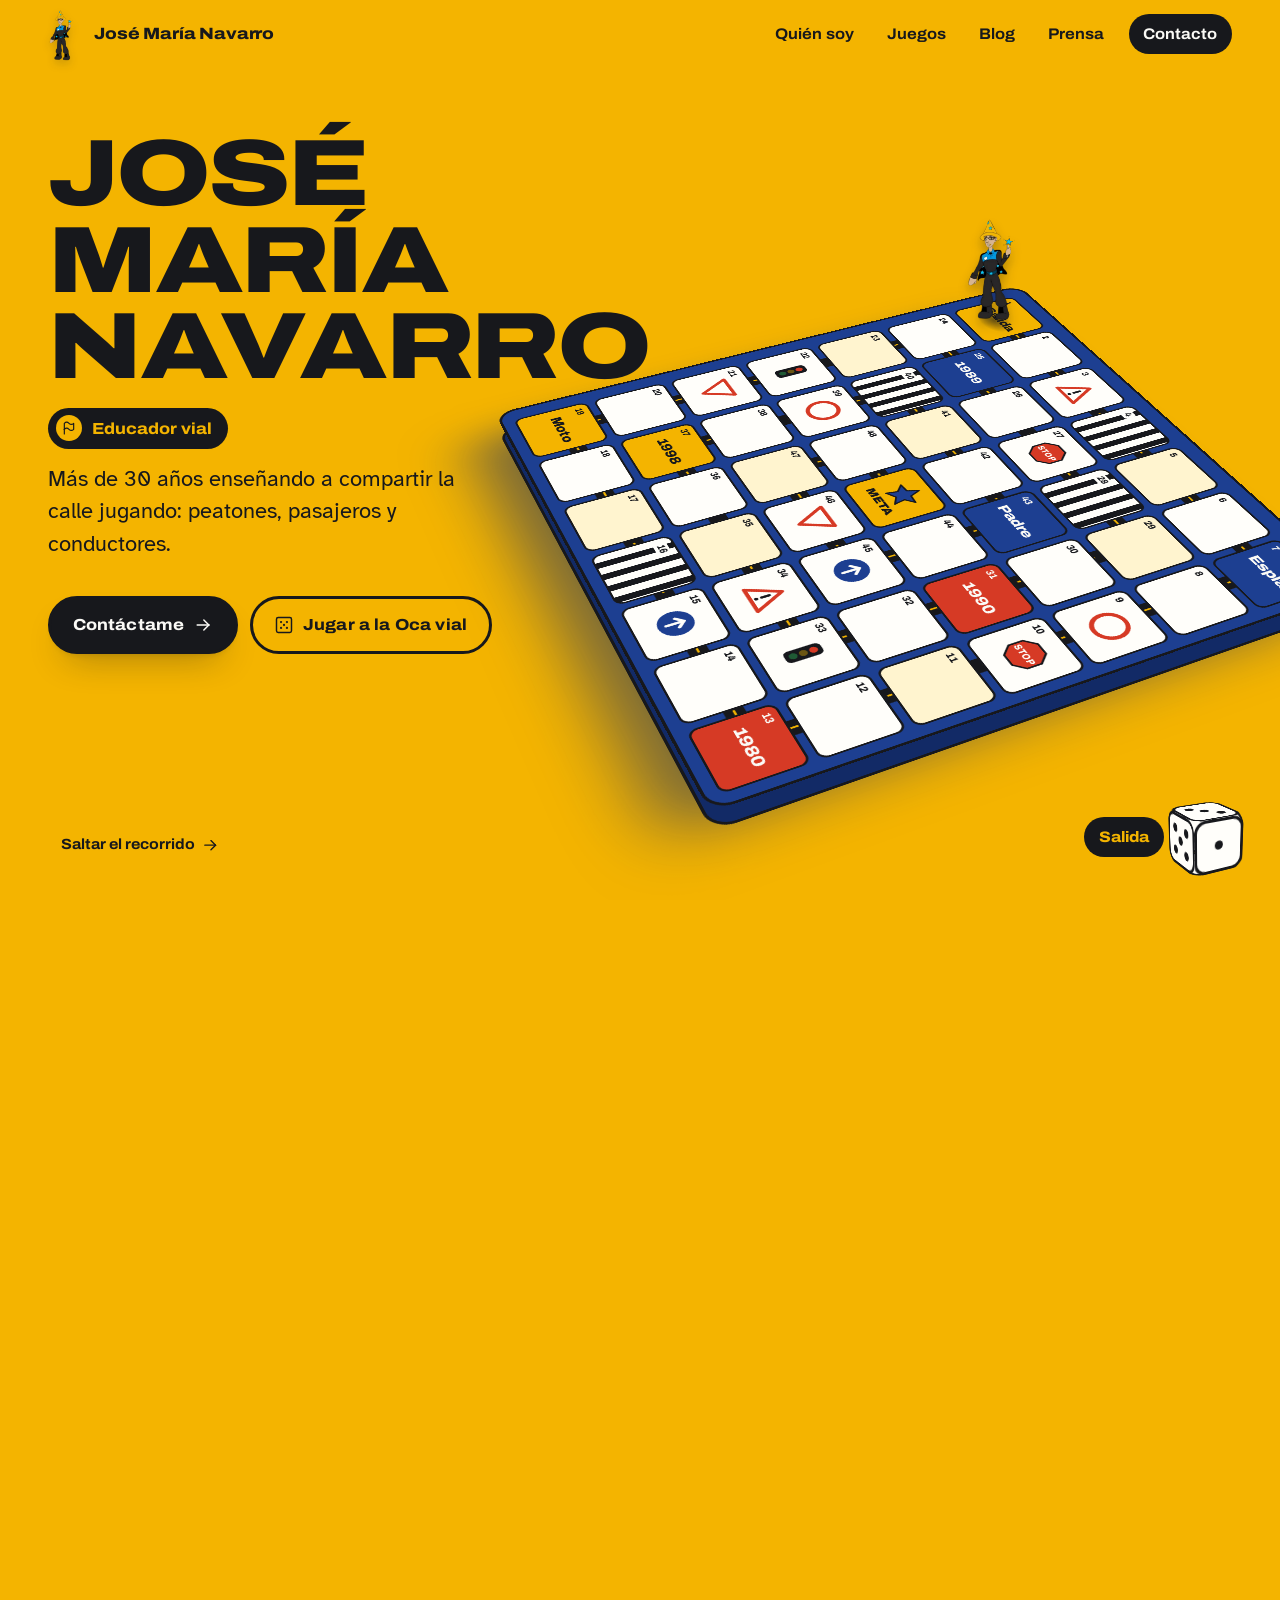
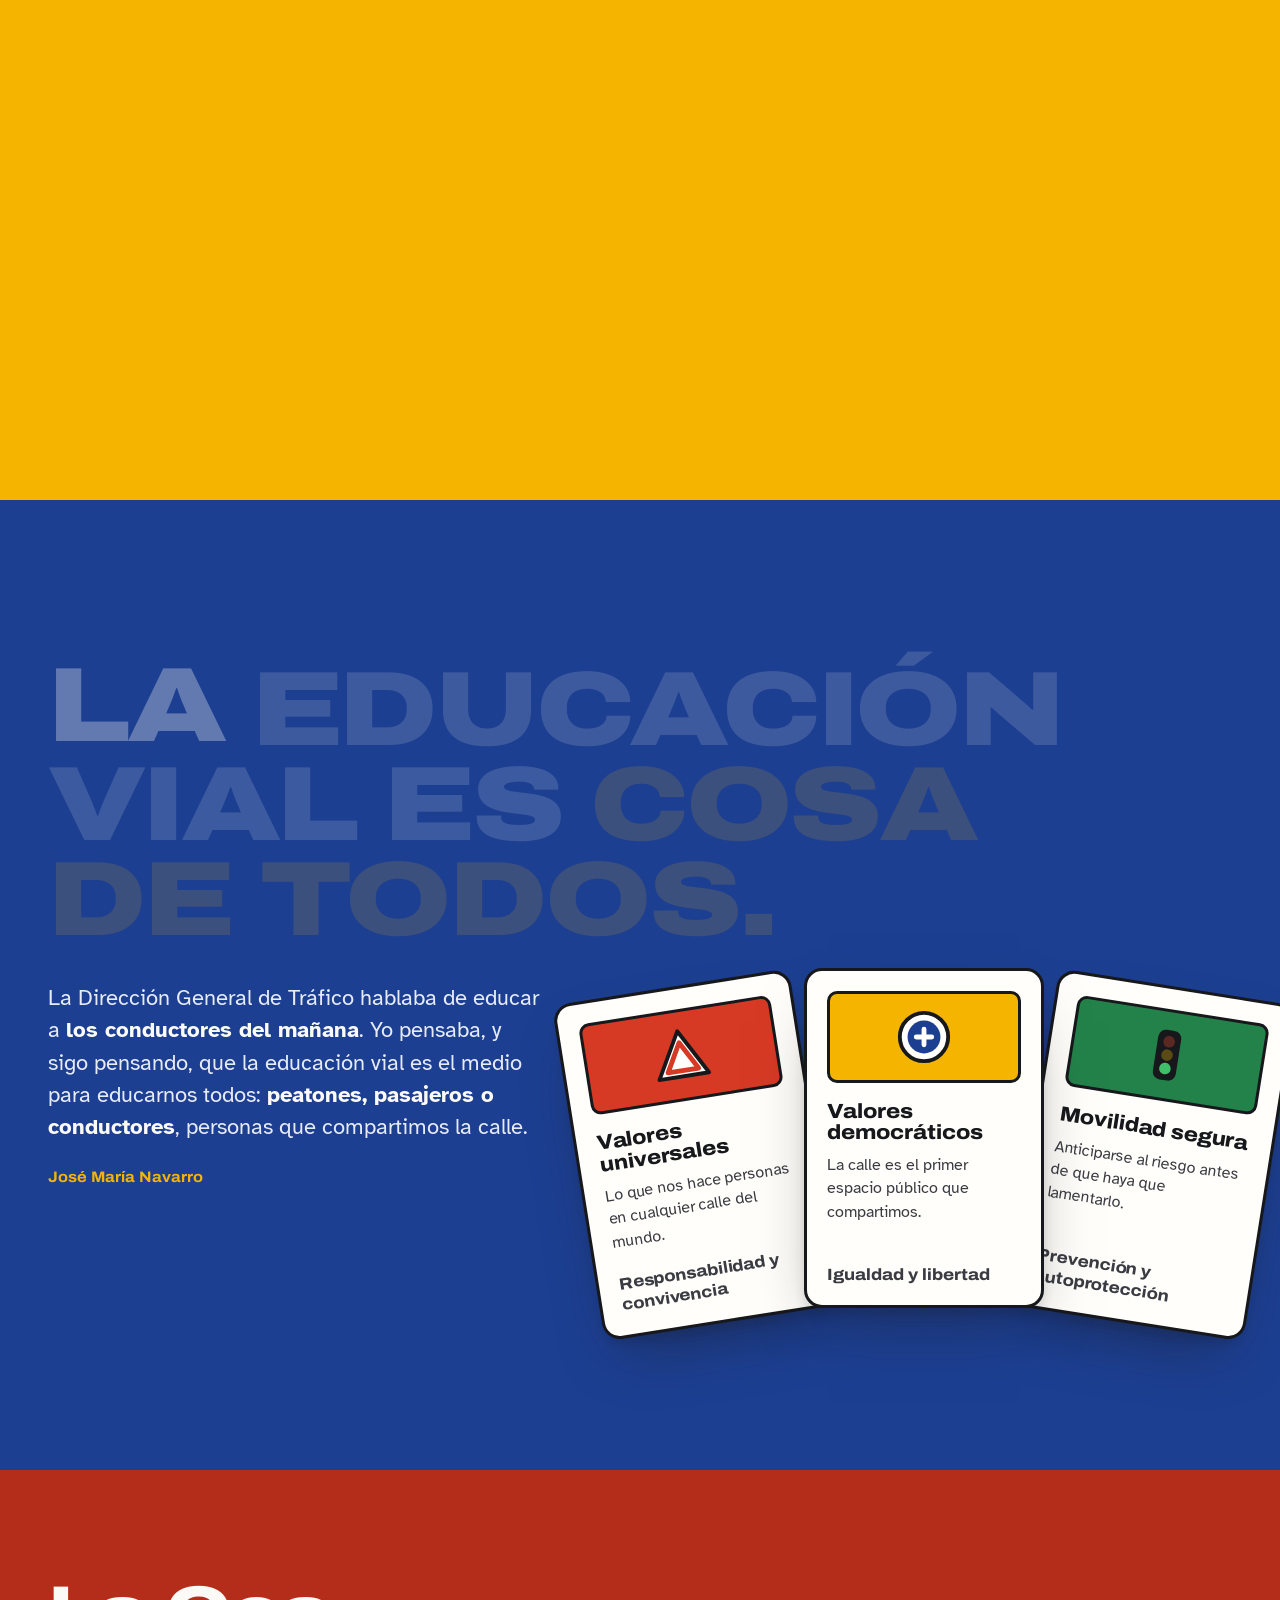
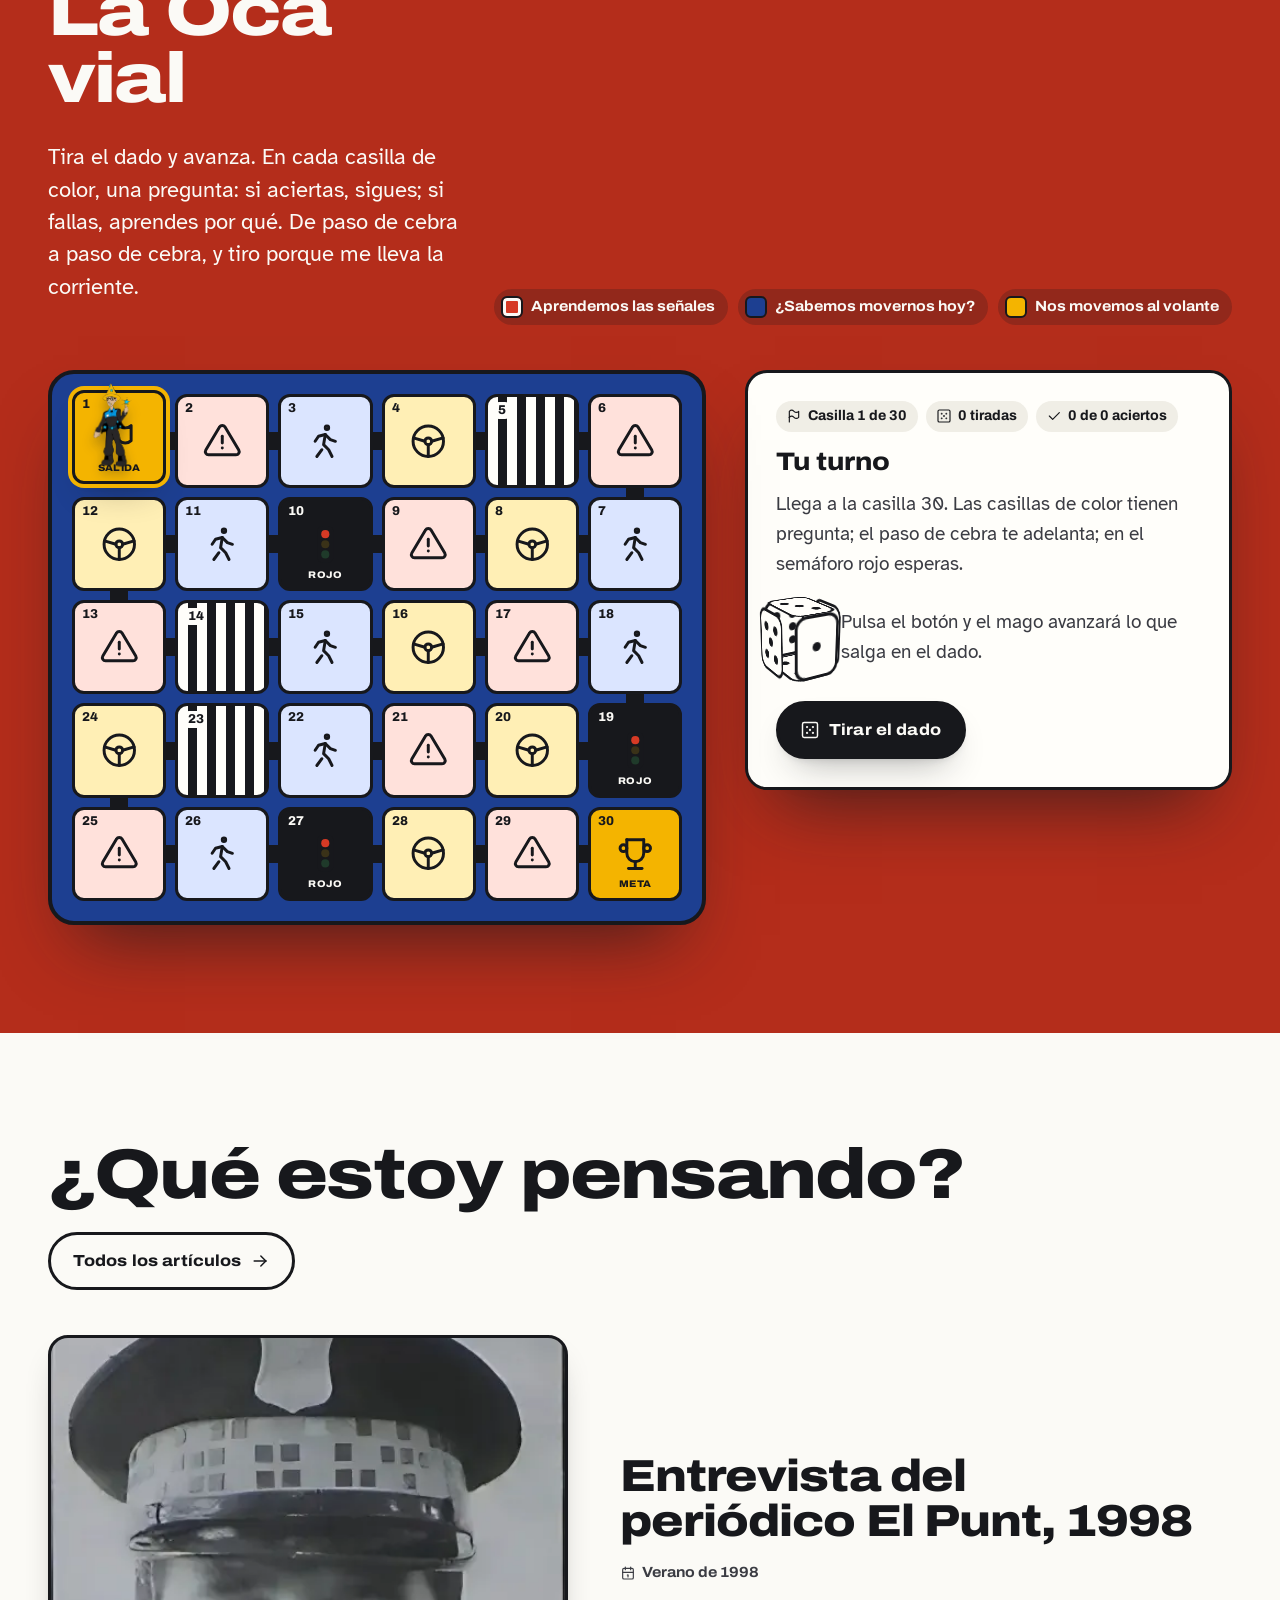
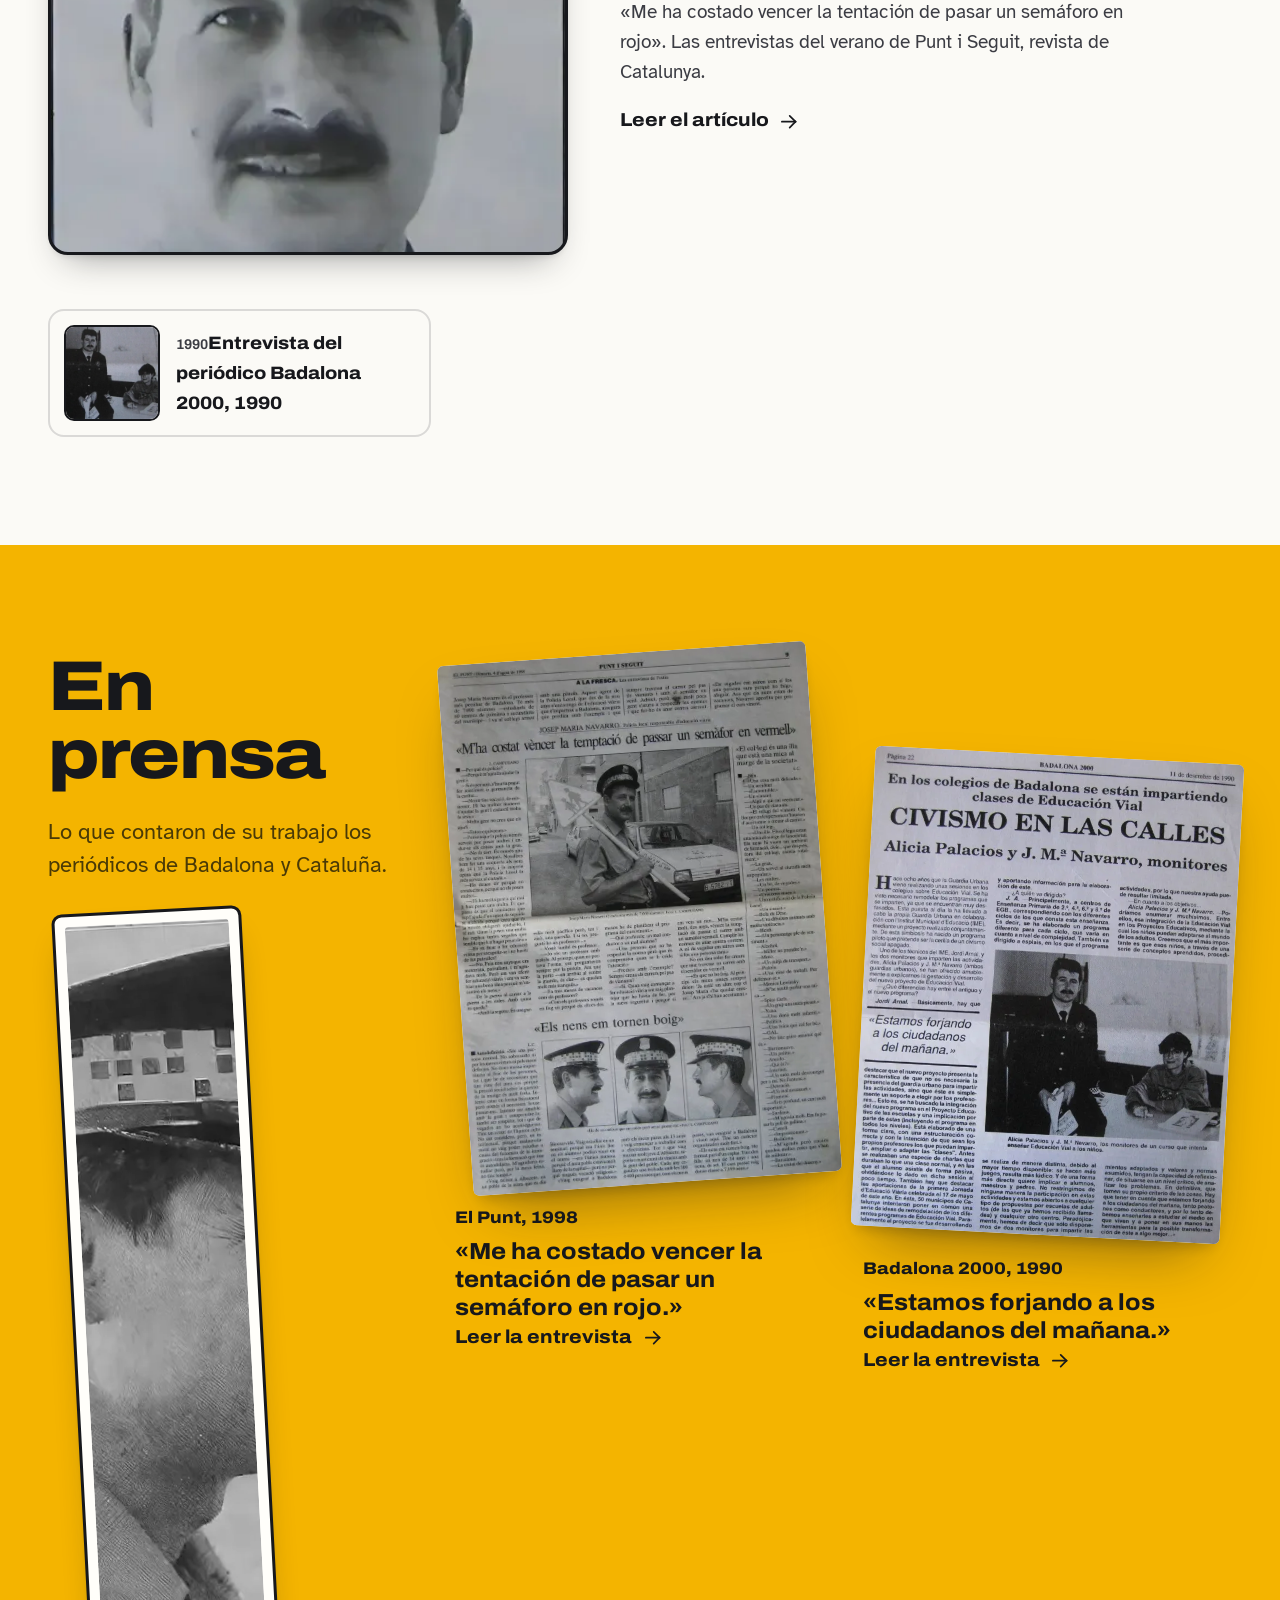
==== commit cba6a536: "Logo con tamaño propio y versión en CSS/JS para evitar la caché del navegador Co-Authored-By: Claude" ====
--- a/index.html
+++ b/index.html
@@ -17,7 +17,7 @@
 <link rel="icon" href="assets/img/favicon.svg" type="image/svg+xml">
 <link rel="preload" href="assets/fonts/archivo-wdth.woff2" as="font" type="font/woff2" crossorigin>
 <link rel="preload" href="assets/img/mago.webp" as="image">
-<link rel="stylesheet" href="assets/css/site.css">
+<link rel="stylesheet" href="assets/css/site.css?v=202610140844">
 <script>document.documentElement.classList.add('js');if(!matchMedia('(prefers-reduced-motion: reduce)').matches)document.documentElement.classList.add('motion');</script>
 <script type="application/ld+json">
 {"@context":"https://schema.org","@type":"Person","name":"José María Navarro","jobTitle":"Educador vial","address":{"@type":"PostalAddress","addressLocality":"Badalona","addressCountry":"ES"},"email":"mailto:info@soyjosemarianavarro.com","url":"https://soyjosemarianavarro.com/"}
@@ -37,7 +37,7 @@
 
 <header class="nav" id="nav" data-solid-from="#filosofia">
   <div class="wrap">
-    <a class="brand" href="#inicio" aria-label="José María Navarro, inicio"><img class="brand-logo" src="assets/img/mago.webp" alt="" width="230" height="365"><span>José María Navarro</span></a>
+    <a class="brand" href="#inicio" aria-label="José María Navarro, inicio"><img class="brand-logo" src="assets/img/mago.webp" alt="" width="34" height="54"><span>José María Navarro</span></a>
     <nav aria-label="Principal">
       <ul class="nav-links">
         <li><a href="#quien-soy">Quién soy</a></li>
@@ -316,13 +316,13 @@
 <script src="assets/vendor/ScrollTrigger.min.js"></script>
 <script src="assets/vendor/lenis.min.js"></script>
 <script src="assets/vendor/purify.min.js"></script>
-<script src="assets/js/config.js"></script>
+<script src="assets/js/config.js?v=202610140844"></script>
 <script src="assets/vendor/supabase.js"></script>
-<script src="assets/js/seed-posts.js"></script>
-<script src="assets/js/data.js"></script>
-<script src="assets/js/common.js"></script>
-<script src="assets/js/board.js"></script>
-<script src="assets/js/oca.js"></script>
-<script src="assets/js/home.js"></script>
+<script src="assets/js/seed-posts.js?v=202610140844"></script>
+<script src="assets/js/data.js?v=202610140844"></script>
+<script src="assets/js/common.js?v=202610140844"></script>
+<script src="assets/js/board.js?v=202610140844"></script>
+<script src="assets/js/oca.js?v=202610140844"></script>
+<script src="assets/js/home.js?v=202610140844"></script>
 </body>
 </html>
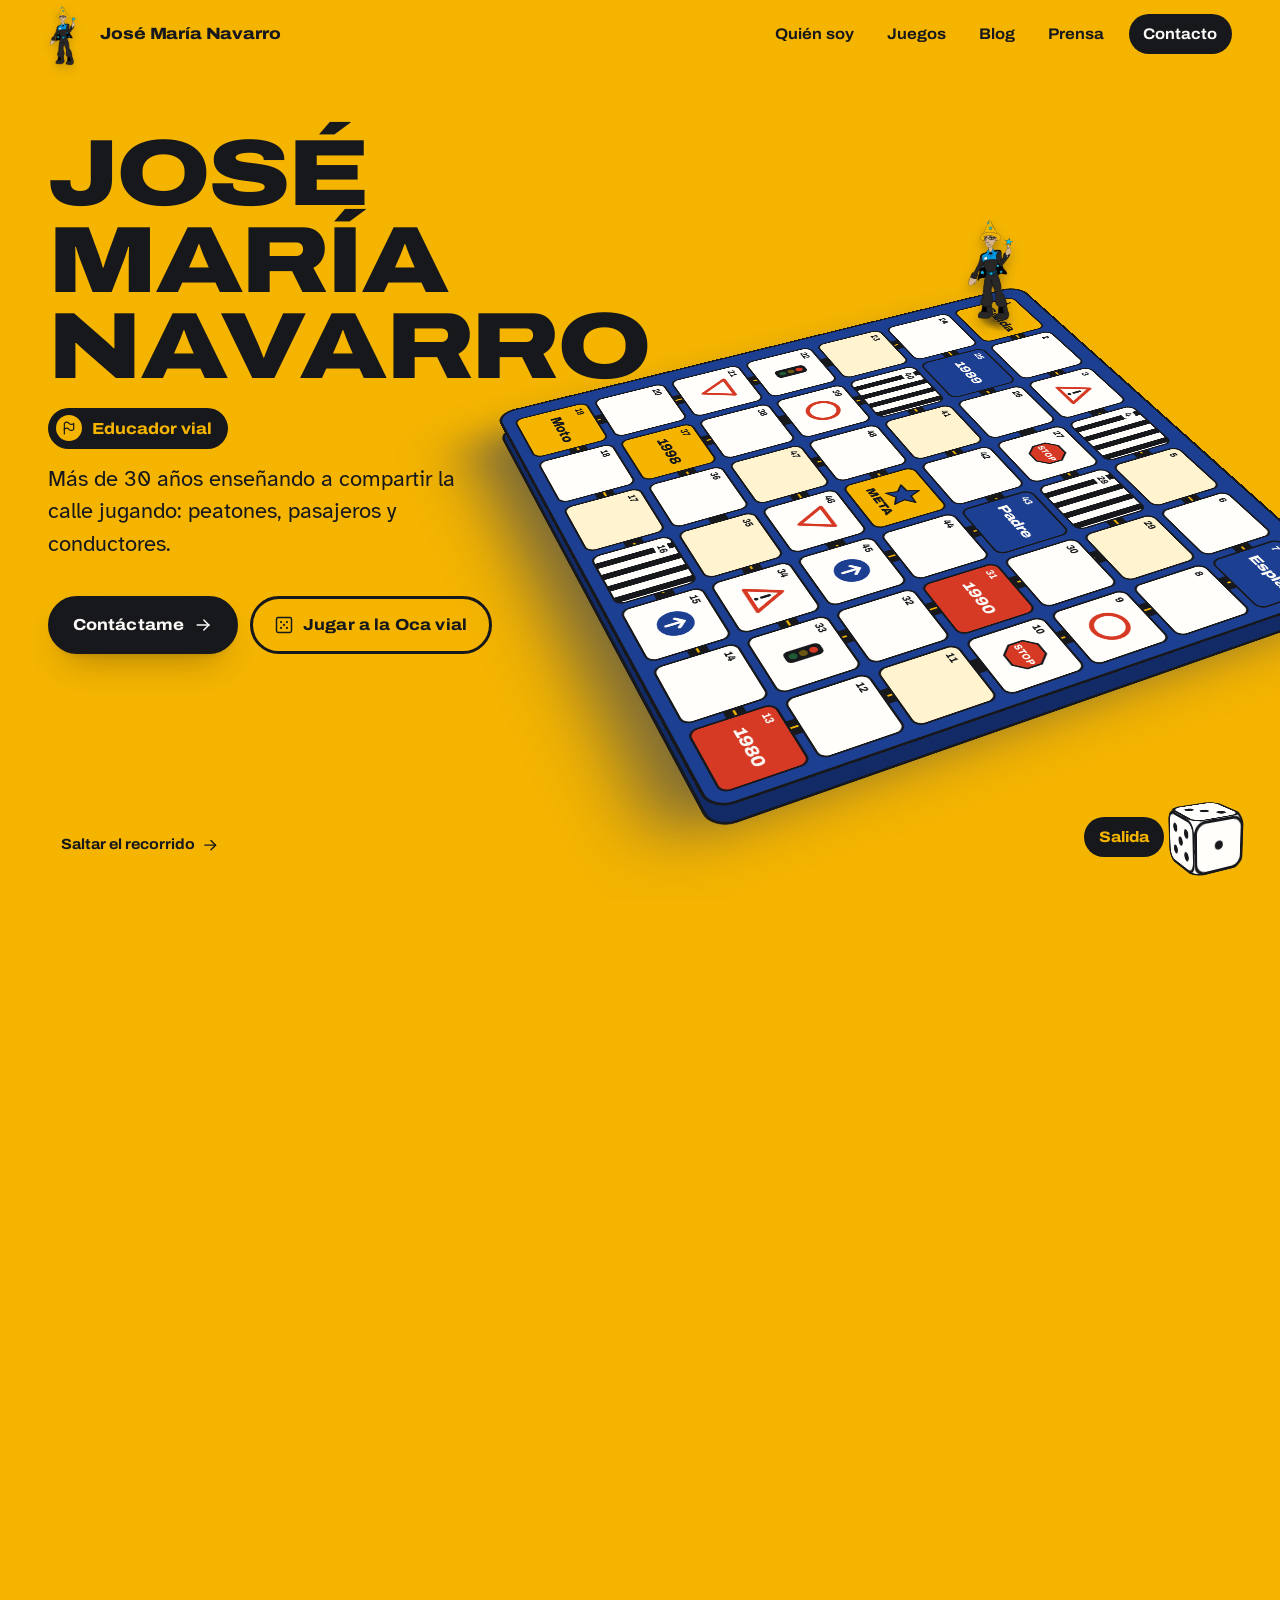
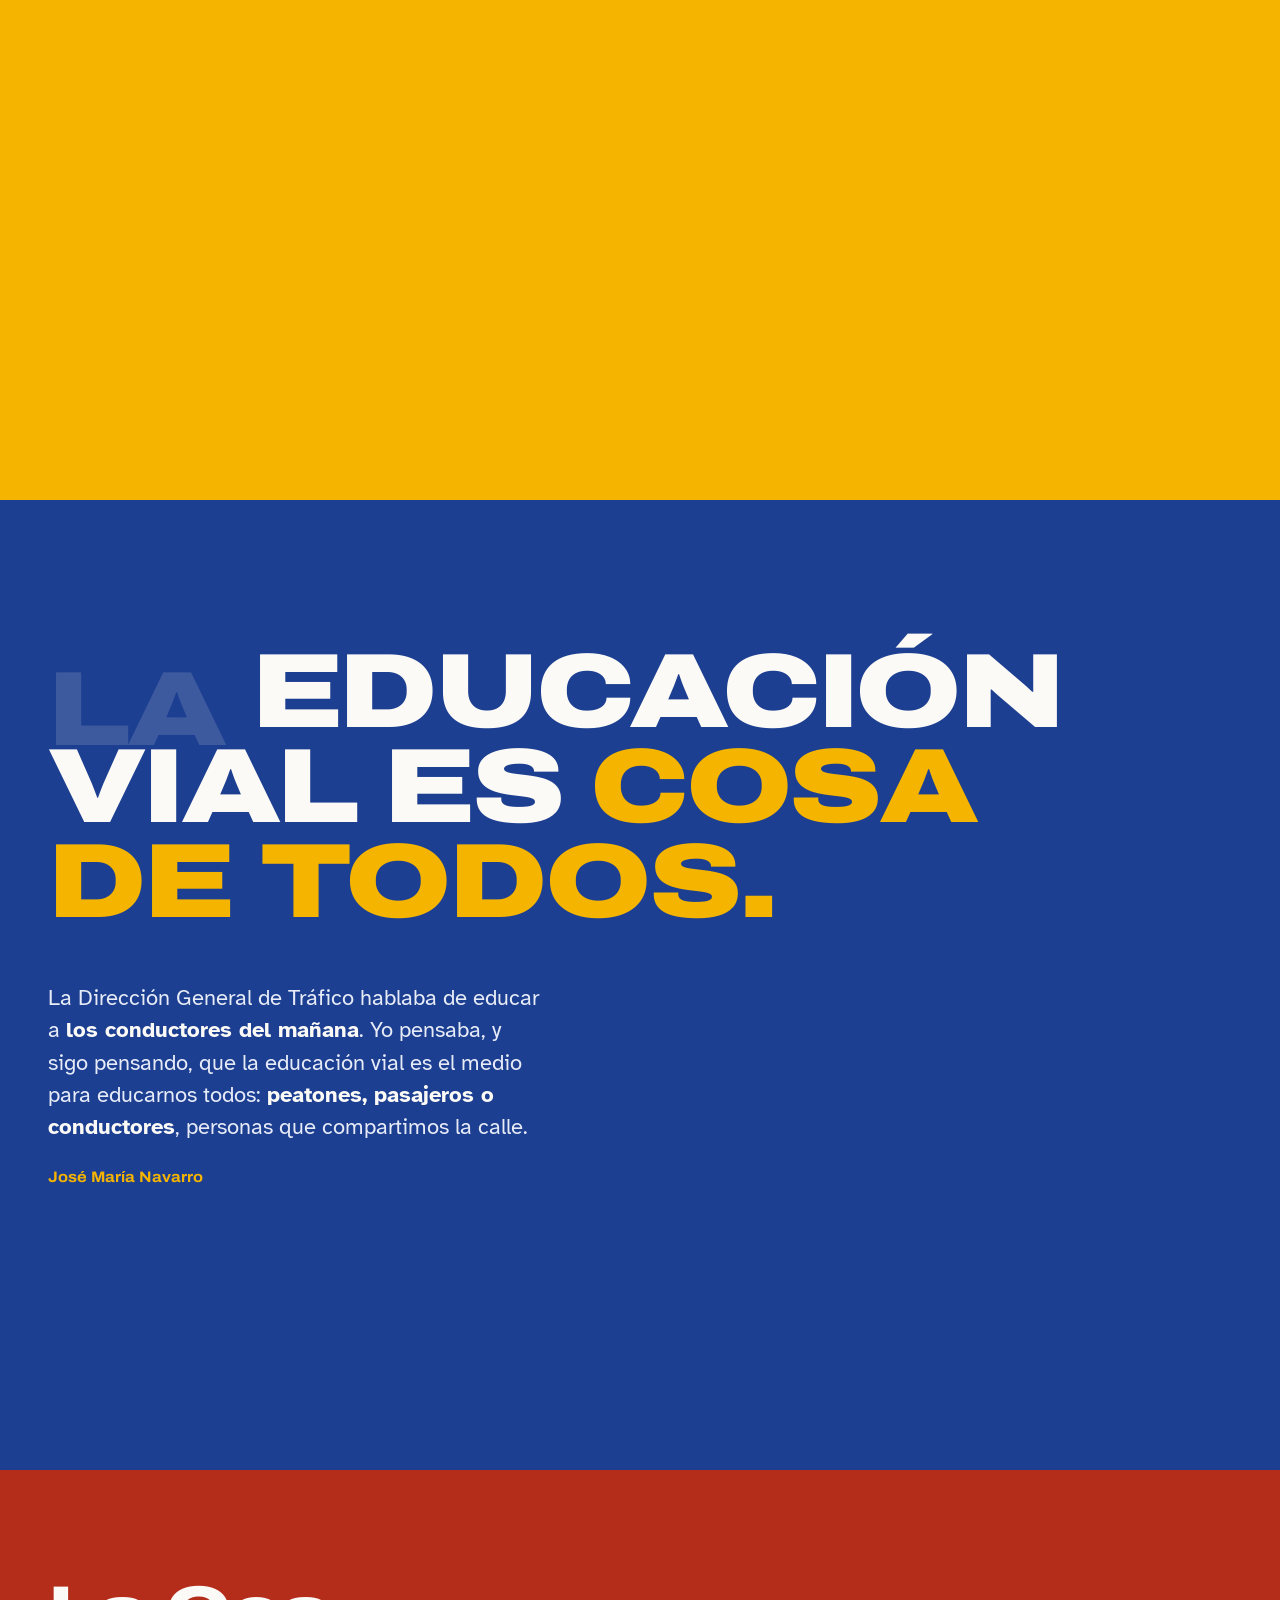
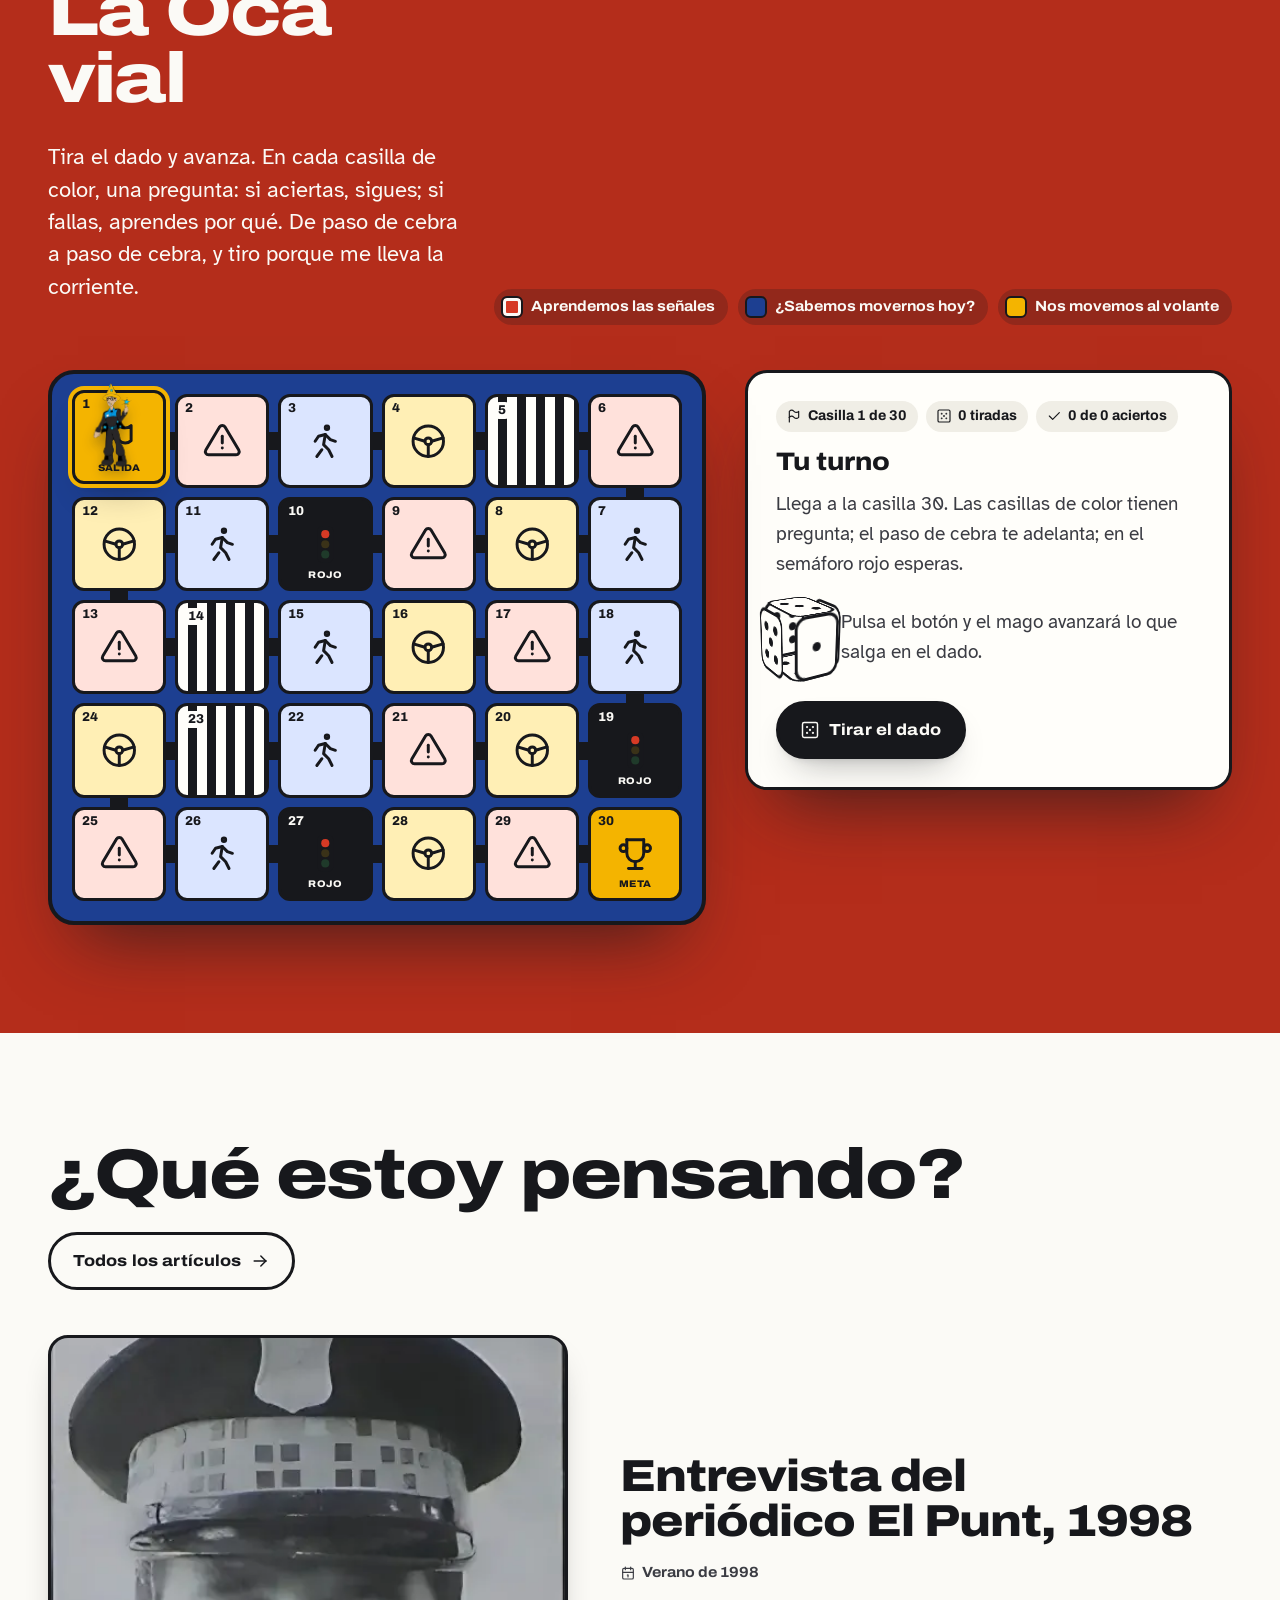
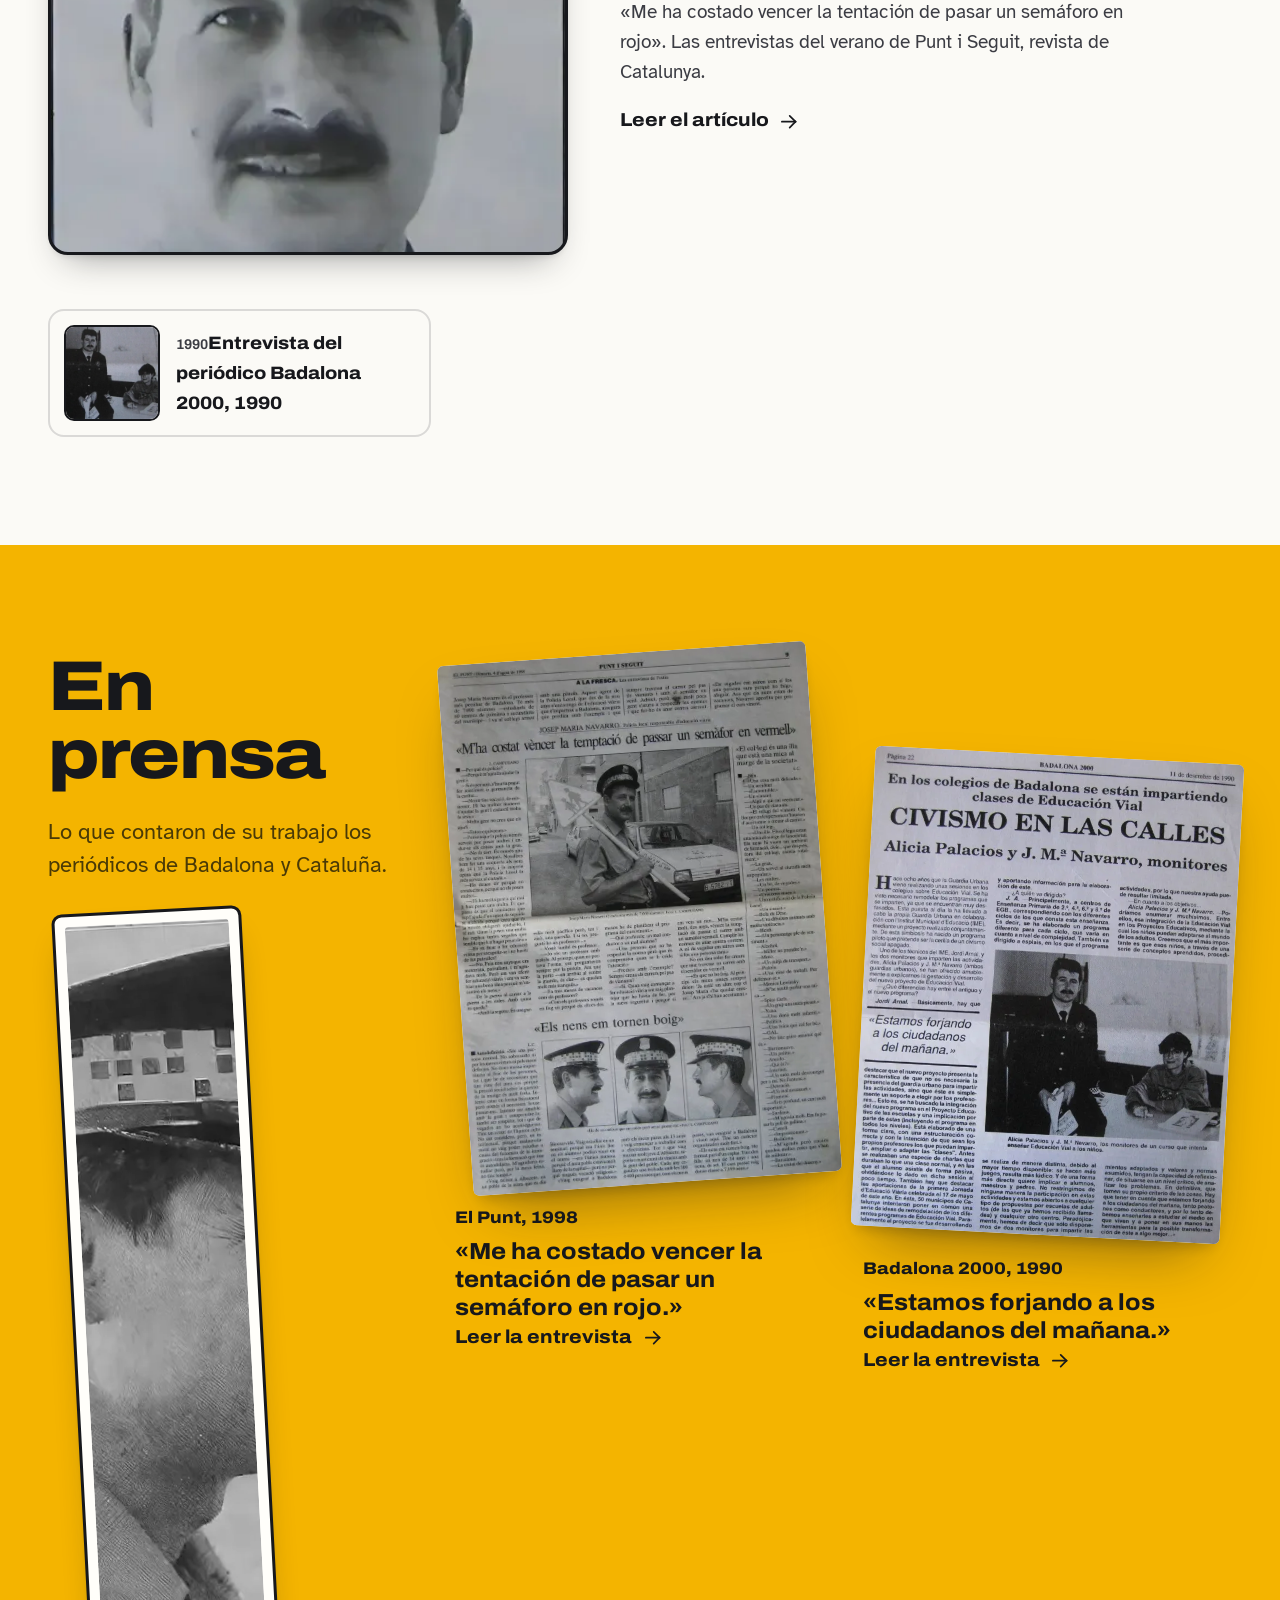
==== commit 2d925884: "Logo algo más grande Co-Authored-By: Claude Opus 5.5 <noreply@anthropic.com>" ====
--- a/index.html
+++ b/index.html
@@ -17,7 +17,7 @@
 <link rel="icon" href="assets/img/favicon.svg" type="image/svg+xml">
 <link rel="preload" href="assets/fonts/archivo-wdth.woff2" as="font" type="font/woff2" crossorigin>
 <link rel="preload" href="assets/img/mago.webp" as="image">
-<link rel="stylesheet" href="assets/css/site.css?v=202610140844">
+<link rel="stylesheet" href="assets/css/site.css?v=202610140846">
 <script>document.documentElement.classList.add('js');if(!matchMedia('(prefers-reduced-motion: reduce)').matches)document.documentElement.classList.add('motion');</script>
 <script type="application/ld+json">
 {"@context":"https://schema.org","@type":"Person","name":"José María Navarro","jobTitle":"Educador vial","address":{"@type":"PostalAddress","addressLocality":"Badalona","addressCountry":"ES"},"email":"mailto:info@soyjosemarianavarro.com","url":"https://soyjosemarianavarro.com/"}
@@ -316,13 +316,13 @@
 <script src="assets/vendor/ScrollTrigger.min.js"></script>
 <script src="assets/vendor/lenis.min.js"></script>
 <script src="assets/vendor/purify.min.js"></script>
-<script src="assets/js/config.js?v=202610140844"></script>
+<script src="assets/js/config.js?v=202610140846"></script>
 <script src="assets/vendor/supabase.js"></script>
-<script src="assets/js/seed-posts.js?v=202610140844"></script>
-<script src="assets/js/data.js?v=202610140844"></script>
-<script src="assets/js/common.js?v=202610140844"></script>
-<script src="assets/js/board.js?v=202610140844"></script>
-<script src="assets/js/oca.js?v=202610140844"></script>
-<script src="assets/js/home.js?v=202610140844"></script>
+<script src="assets/js/seed-posts.js?v=202610140846"></script>
+<script src="assets/js/data.js?v=202610140846"></script>
+<script src="assets/js/common.js?v=202610140846"></script>
+<script src="assets/js/board.js?v=202610140846"></script>
+<script src="assets/js/oca.js?v=202610140846"></script>
+<script src="assets/js/home.js?v=202610140846"></script>
 </body>
 </html>
--- a/assets/css/site.css
+++ b/assets/css/site.css
@@ -557,6 +557,6 @@
 }
 
 /* Logo: el mago junto al nombre */
-.brand-logo { height: 54px; width: auto; max-width: none; margin: -4px 0 -6px; filter: drop-shadow(0 4px 4px rgba(23, 24, 28, .2)); transform-origin: 50% 90%; transition: transform .5s var(--ease-out); }
+.brand-logo { height: 64px; width: auto; max-width: none; margin: -6px 0 -8px; filter: drop-shadow(0 4px 4px rgba(23, 24, 28, .2)); transform-origin: 50% 90%; transition: transform .5s var(--ease-out); }
 .brand:hover .brand-logo { transform: rotate(-8deg) scale(1.06); }
 @media (max-width: 900px) { .brand-logo { height: 46px; } }
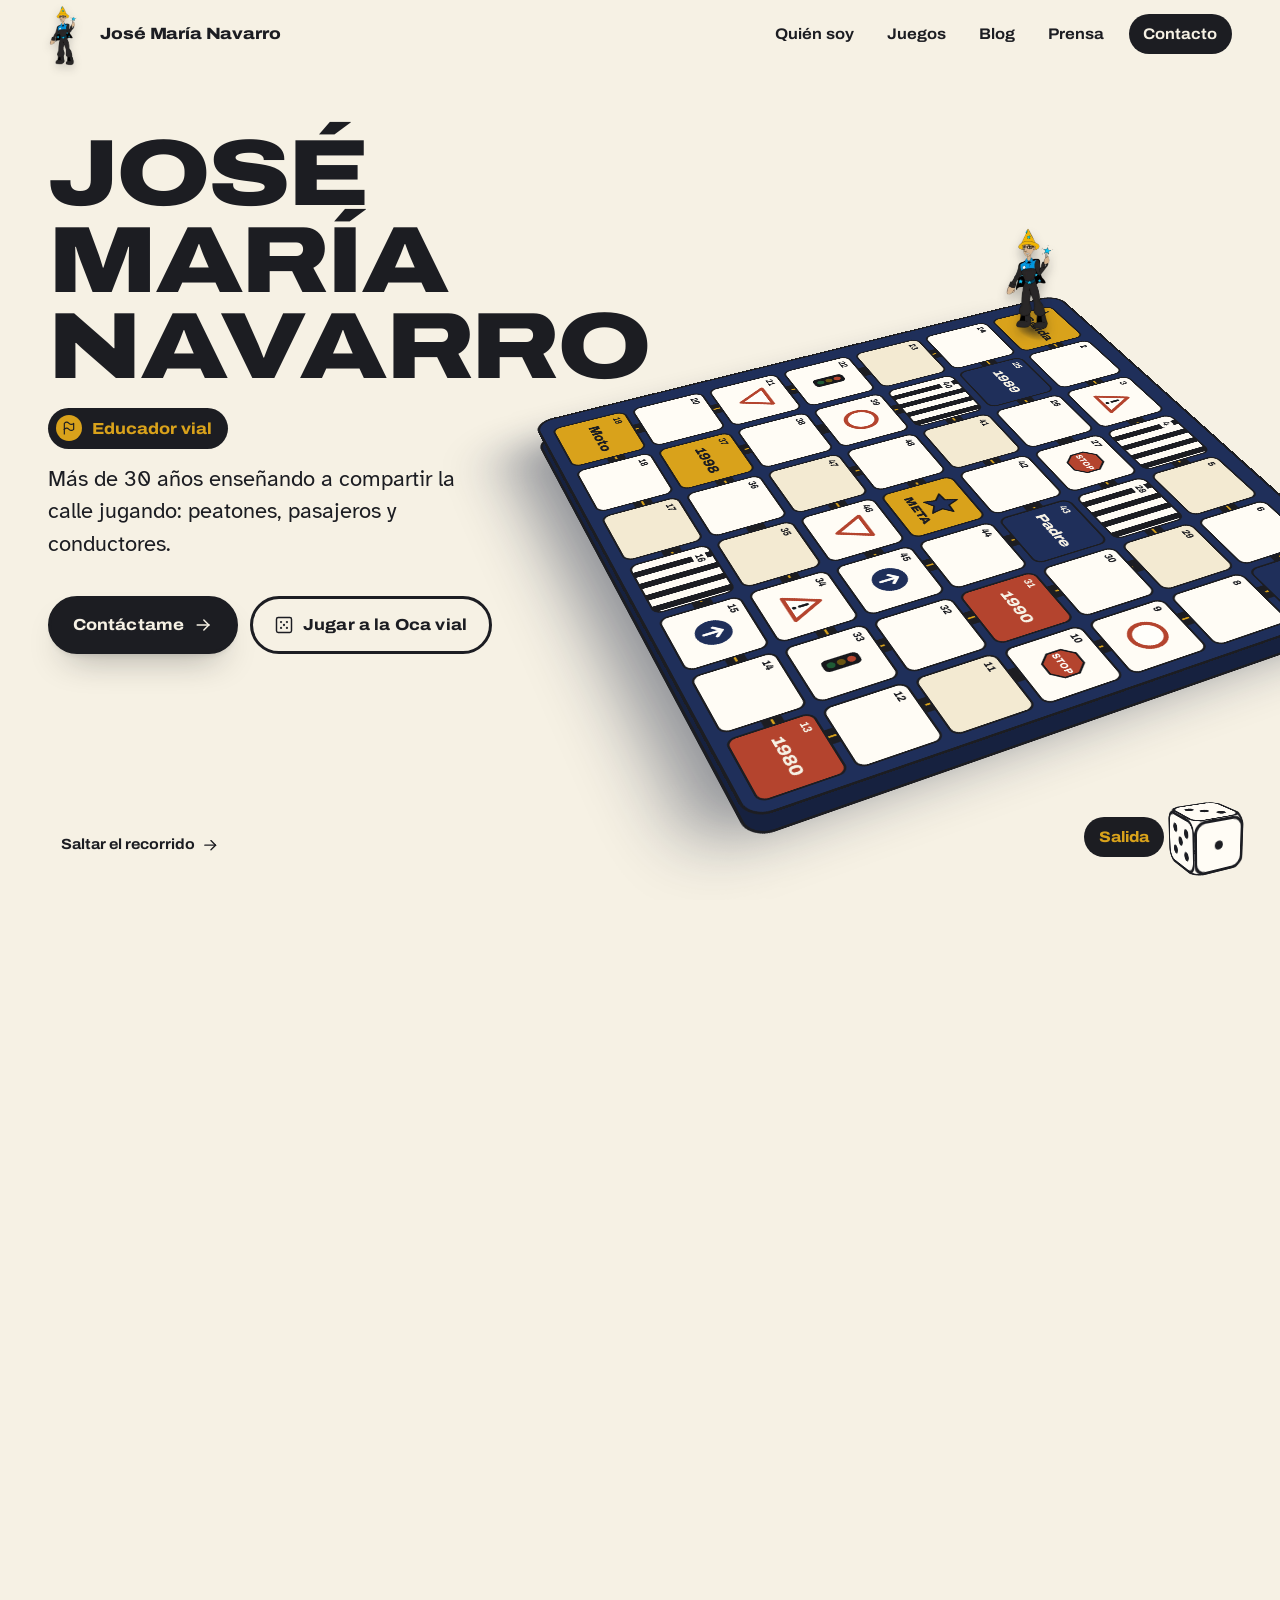
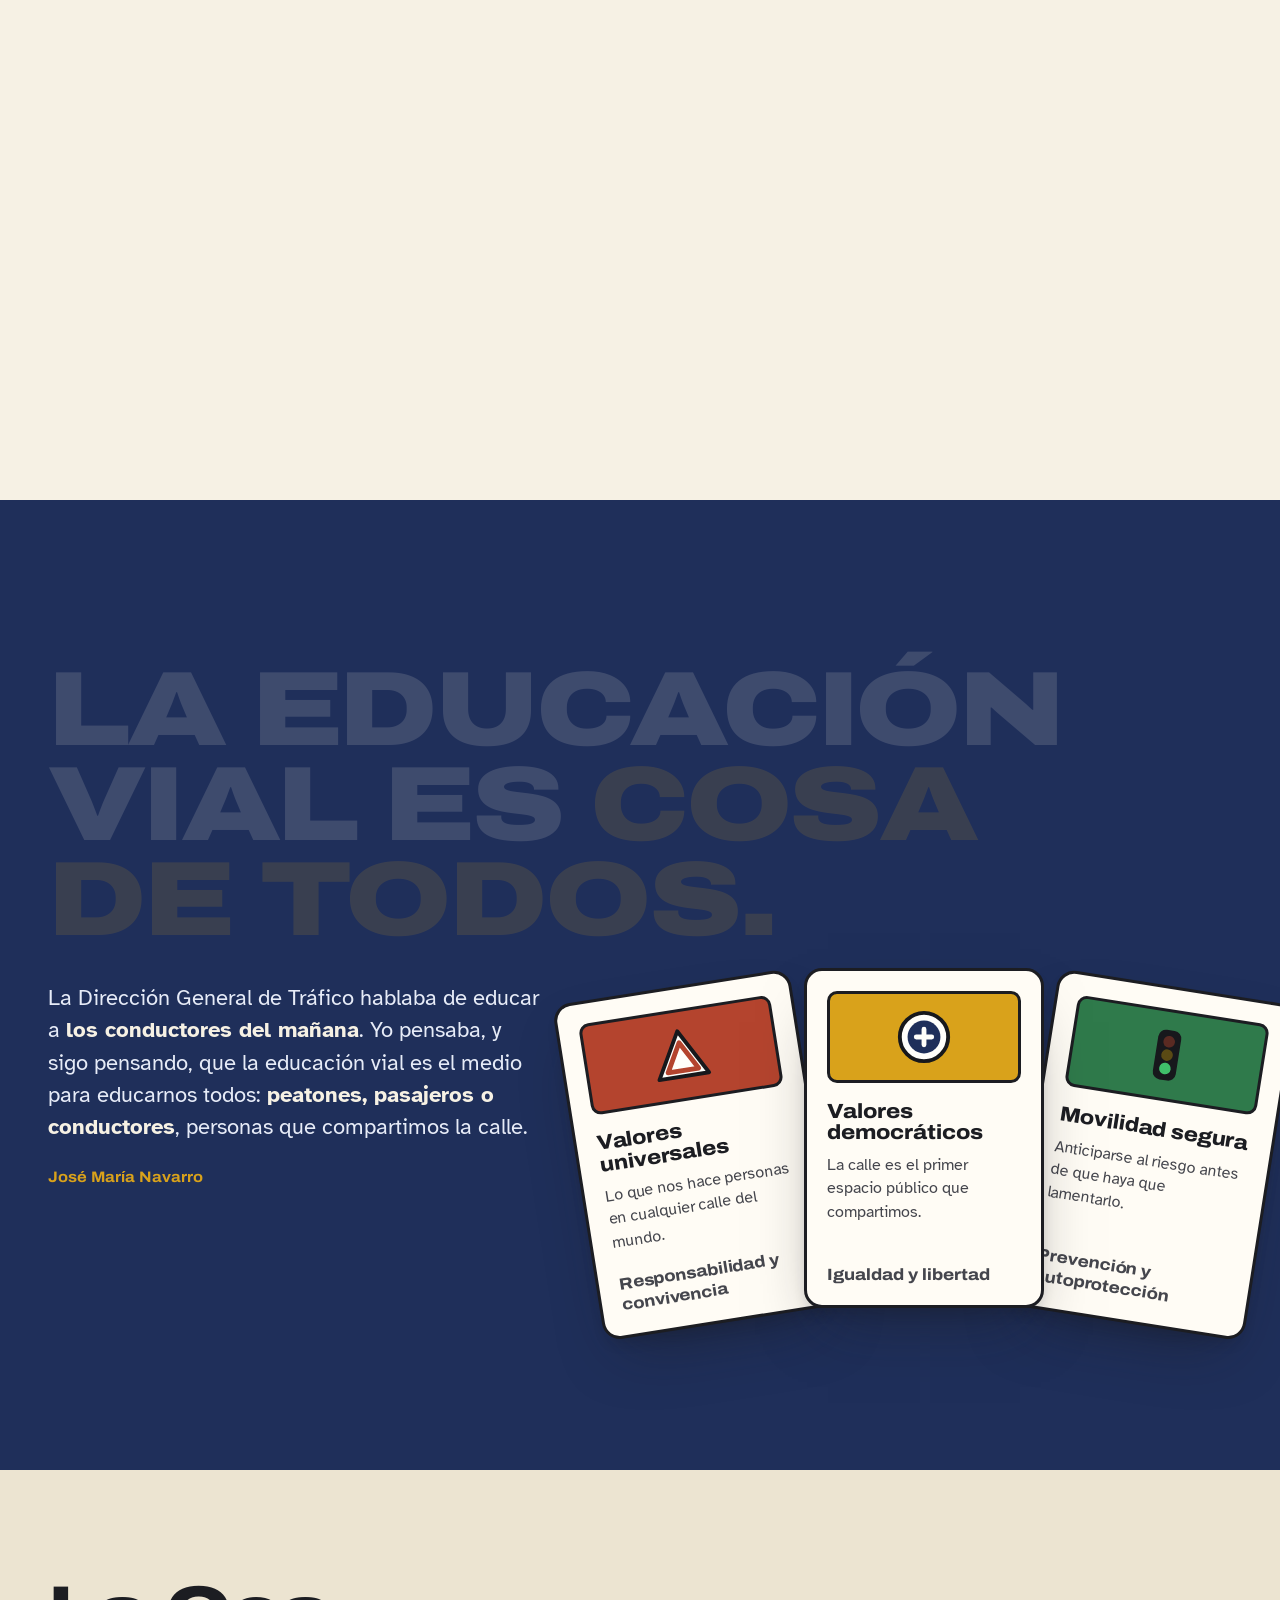
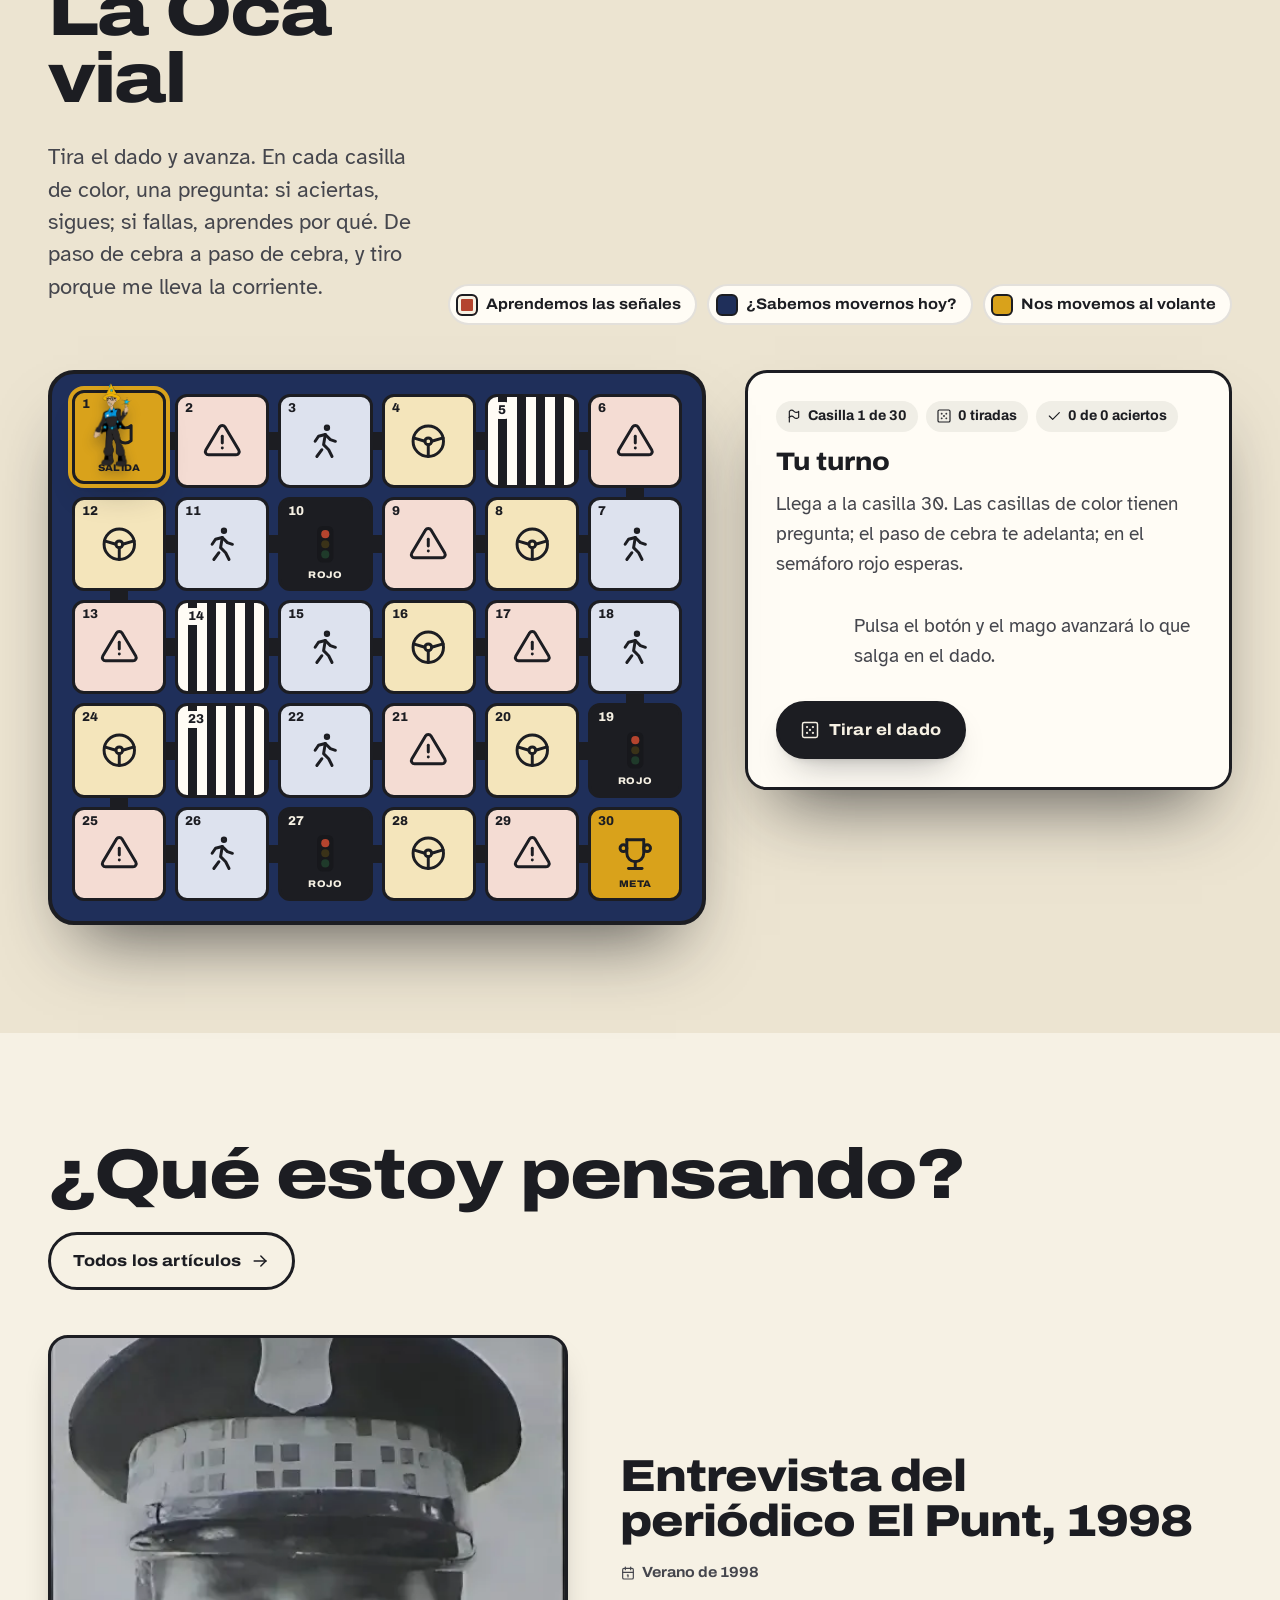
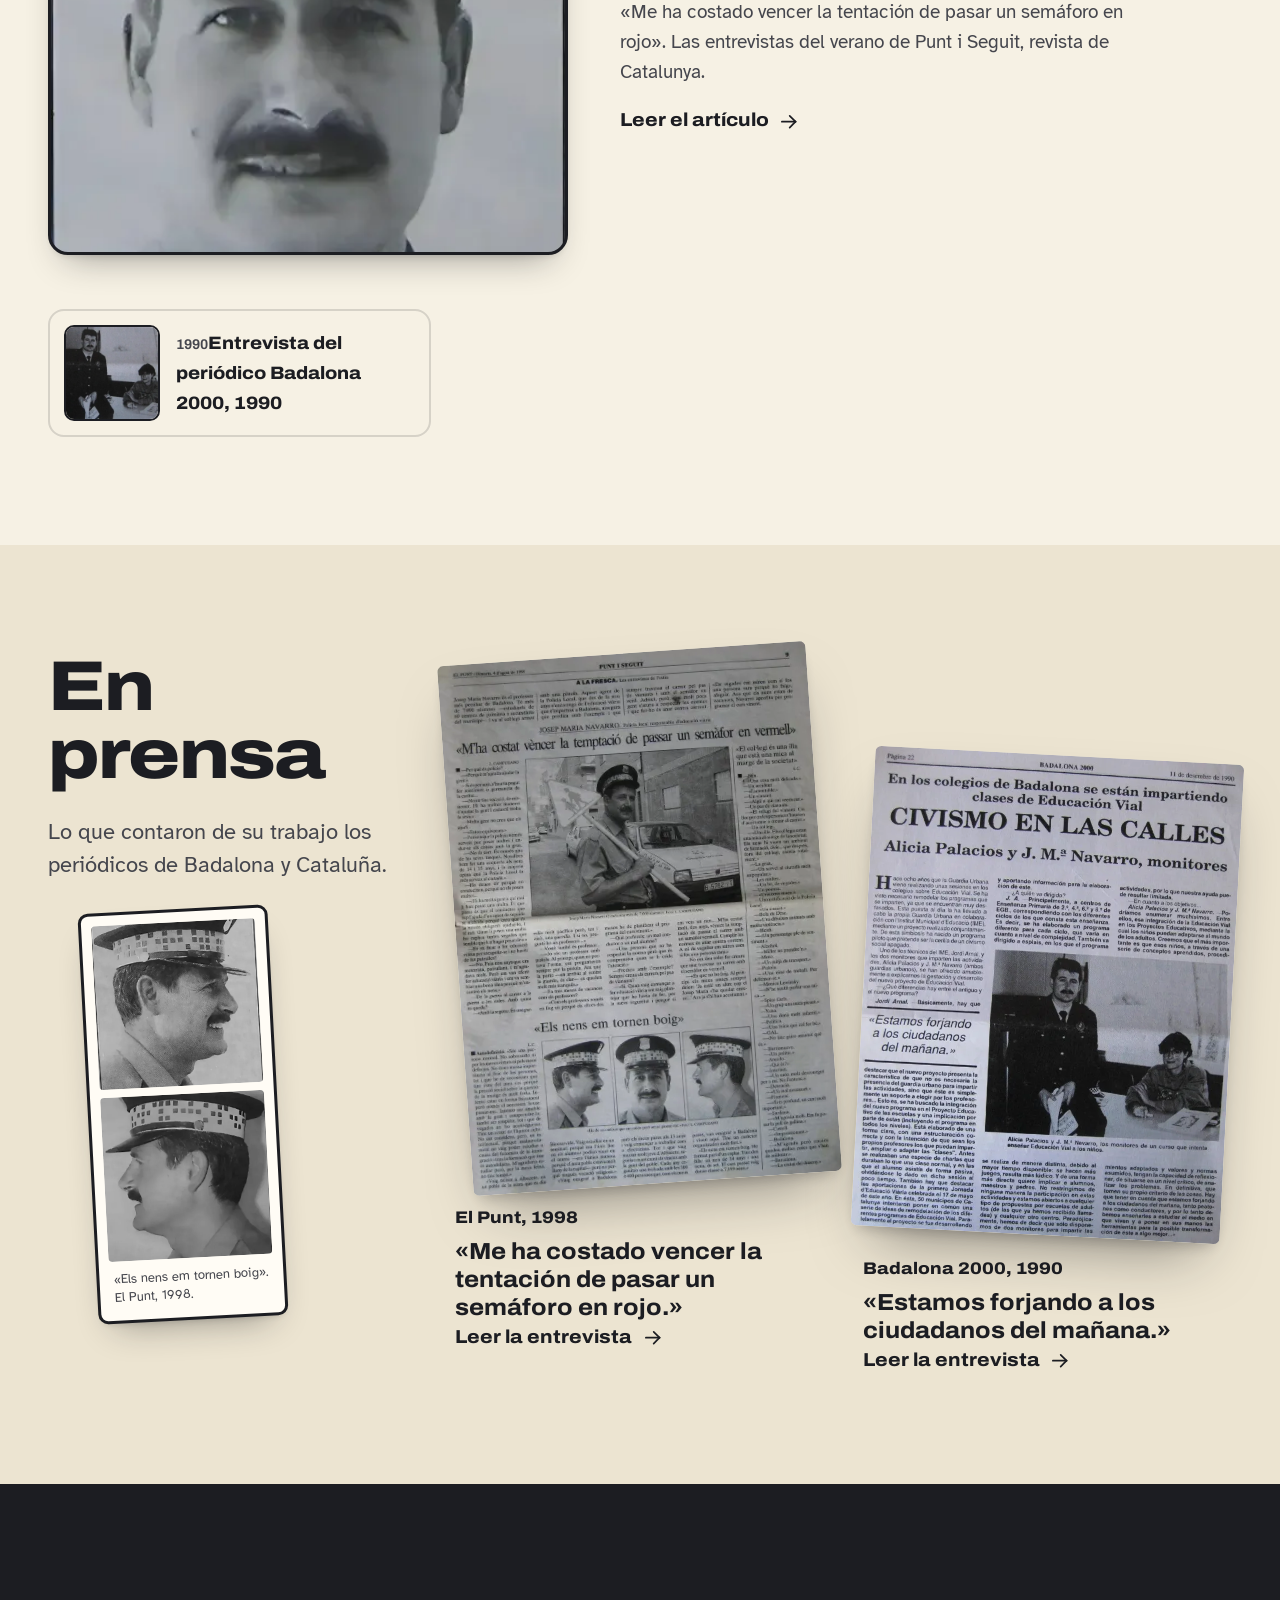
==== commit 218bcaf3: "Paleta mostaza y papel, más sobria; lectura en móvil: texto mayor, tablero del juego 5 columnas, sin" ====
--- a/index.html
+++ b/index.html
@@ -5,7 +5,7 @@
 <meta name="viewport" content="width=device-width, initial-scale=1">
 <title>José María Navarro · Educador vial</title>
 <meta name="description" content="José María Navarro, educador vial. Más de 30 años en Badalona enseñando a compartir la calle con juegos, programas y proyectos educativos. Blog, juego de la Oca vial y contacto.">
-<meta name="theme-color" content="#f4b400">
+<meta name="theme-color" content="#f6f1e4">
 <!-- Vista previa en GitHub Pages: quitar noindex al publicar en el dominio -->
 <meta name="robots" content="noindex">
 <link rel="canonical" href="https://soyjosemarianavarro.com/">
@@ -17,7 +17,7 @@
 <link rel="icon" href="assets/img/favicon.svg" type="image/svg+xml">
 <link rel="preload" href="assets/fonts/archivo-wdth.woff2" as="font" type="font/woff2" crossorigin>
 <link rel="preload" href="assets/img/mago.webp" as="image">
-<link rel="stylesheet" href="assets/css/site.css?v=202610140846">
+<link rel="stylesheet" href="assets/css/site.css?v=202610140911">
 <script>document.documentElement.classList.add('js');if(!matchMedia('(prefers-reduced-motion: reduce)').matches)document.documentElement.classList.add('motion');</script>
 <script type="application/ld+json">
 {"@context":"https://schema.org","@type":"Person","name":"José María Navarro","jobTitle":"Educador vial","address":{"@type":"PostalAddress","addressLocality":"Badalona","addressCountry":"ES"},"email":"mailto:info@soyjosemarianavarro.com","url":"https://soyjosemarianavarro.com/"}
@@ -179,13 +179,13 @@
         </div>
         <div class="deck" id="deck">
           <article class="carta">
-            <div class="carta-band" aria-hidden="true"><svg viewBox="0 0 60 60"><polygon points="30,5 56,52 4,52" fill="#fffefa" stroke="#17181c" stroke-width="4" stroke-linejoin="round"/><polygon points="30,17 46,46 14,46" fill="none" stroke="#d63a25" stroke-width="5" stroke-linejoin="round"/></svg></div>
+            <div class="carta-band" aria-hidden="true"><svg viewBox="0 0 60 60"><polygon points="30,5 56,52 4,52" fill="#fffefa" stroke="#17181c" stroke-width="4" stroke-linejoin="round"/><polygon points="30,17 46,46 14,46" fill="none" stroke="#b4442e" stroke-width="5" stroke-linejoin="round"/></svg></div>
             <h3>Valores universales</h3>
             <p>Lo que nos hace personas en cualquier calle del mundo.</p>
             <p class="pair">Responsabilidad y convivencia</p>
           </article>
           <article class="carta">
-            <div class="carta-band" aria-hidden="true"><svg viewBox="0 0 60 60"><circle cx="30" cy="30" r="25" fill="#fffefa" stroke="#17181c" stroke-width="4"/><circle cx="30" cy="30" r="17" fill="#1d3f91"/><path d="M22 30h16M30 22v16" stroke="#fffefa" stroke-width="5" stroke-linecap="round"/></svg></div>
+            <div class="carta-band" aria-hidden="true"><svg viewBox="0 0 60 60"><circle cx="30" cy="30" r="25" fill="#fffefa" stroke="#17181c" stroke-width="4"/><circle cx="30" cy="30" r="17" fill="#1f2f5a"/><path d="M22 30h16M30 22v16" stroke="#fffefa" stroke-width="5" stroke-linecap="round"/></svg></div>
             <h3>Valores democráticos</h3>
             <p>La calle es el primer espacio público que compartimos.</p>
             <p class="pair">Igualdad y libertad</p>
@@ -201,7 +201,7 @@
     </div>
   </section>
 
-  <section class="juego on-red" id="juego" aria-labelledby="juego-t">
+  <section class="juego" id="juego" aria-labelledby="juego-t">
     <div class="wrap">
       <div class="juego-head">
         <div>
@@ -316,13 +316,13 @@
 <script src="assets/vendor/ScrollTrigger.min.js"></script>
 <script src="assets/vendor/lenis.min.js"></script>
 <script src="assets/vendor/purify.min.js"></script>
-<script src="assets/js/config.js?v=202610140846"></script>
+<script src="assets/js/config.js?v=202610140911"></script>
 <script src="assets/vendor/supabase.js"></script>
-<script src="assets/js/seed-posts.js?v=202610140846"></script>
-<script src="assets/js/data.js?v=202610140846"></script>
-<script src="assets/js/common.js?v=202610140846"></script>
-<script src="assets/js/board.js?v=202610140846"></script>
-<script src="assets/js/oca.js?v=202610140846"></script>
-<script src="assets/js/home.js?v=202610140846"></script>
+<script src="assets/js/seed-posts.js?v=202610140911"></script>
+<script src="assets/js/data.js?v=202610140911"></script>
+<script src="assets/js/common.js?v=202610140911"></script>
+<script src="assets/js/board.js?v=202610140911"></script>
+<script src="assets/js/oca.js?v=202610140911"></script>
+<script src="assets/js/home.js?v=202610140911"></script>
 </body>
 </html>
--- a/assets/css/site.css
+++ b/assets/css/site.css
@@ -6,18 +6,19 @@
 @font-face { font-family: 'Atkinson'; src: url('../fonts/atkinson-400i.woff2') format('woff2'); font-weight: 400; font-style: italic; font-display: swap; }
 
 :root {
-  --yellow: #f4b400;
-  --yellow-soft: #ffd75e;
-  --blue: #1d3f91;
-  --blue-deep: #122a66;
-  --red: #d63a25;
-  --red-deep: #a92a19;
-  --green: #23824a;
-  --ink: #17181c;
-  --ink-soft: #3b3c43;
-  --on-yellow-soft: #4a3a06;
-  --white: #fbfaf6;
-  --card: #fffefa;
+  --yellow: #d9a21b;
+  --yellow-soft: #ecc463;
+  --blue: #1f2f5a;
+  --blue-deep: #16213f;
+  --red: #b4442e;
+  --red-deep: #8f3322;
+  --green: #2f7a4b;
+  --ink: #1c1d22;
+  --ink-soft: #45464d;
+  --on-yellow-soft: #45464d;
+  --white: #f6f1e4;
+  --paper-2: #ece4d1;
+  --card: #fffcf5;
   --rule: rgba(23, 24, 28, .14);
 
   --display: 'Archivo', 'Arial Narrow', sans-serif;
@@ -51,10 +52,10 @@
 ::selection { background: var(--ink); color: var(--yellow); }
 :focus-visible { outline: 3px solid var(--blue); outline-offset: 3px; border-radius: 6px; }
 .on-dark :focus-visible, .on-blue :focus-visible, .on-red :focus-visible { outline-color: var(--yellow); }
-html { scrollbar-color: var(--ink) var(--yellow); }
+html { scrollbar-color: var(--ink) var(--white); }
 ::-webkit-scrollbar { width: 12px; }
-::-webkit-scrollbar-track { background: var(--yellow); }
-::-webkit-scrollbar-thumb { background: var(--ink); border-radius: 12px; border: 3px solid var(--yellow); }
+::-webkit-scrollbar-track { background: var(--white); }
+::-webkit-scrollbar-thumb { background: var(--ink); border-radius: 12px; border: 3px solid var(--white); }
 
 .icon { width: 1.25em; height: 1.25em; flex: none; }
 .sr-only { position: absolute !important; width: 1px; height: 1px; padding: 0; margin: -1px; overflow: hidden; clip: rect(0 0 0 0); white-space: nowrap; border: 0; }
@@ -97,7 +98,7 @@
   position: fixed; inset: 0 0 auto; z-index: var(--z-nav); height: var(--nav-h);
   display: flex; align-items: center; transition: background-color .35s, box-shadow .35s, transform .45s var(--ease-out);
 }
-.nav.is-solid { background: rgba(251, 250, 246, .94); box-shadow: 0 1px 0 var(--rule); backdrop-filter: saturate(140%) blur(10px); }
+.nav.is-solid { background: rgba(246, 241, 228, .95); box-shadow: 0 1px 0 var(--rule); backdrop-filter: saturate(140%) blur(10px); }
 .nav.is-hidden { transform: translateY(-100%); }
 .nav .wrap { display: flex; align-items: center; justify-content: space-between; gap: 24px; }
 .brand { display: inline-flex; align-items: center; gap: 12px; text-decoration: none; font-family: var(--display); font-stretch: 115%; font-weight: 800; font-size: 1.02rem; letter-spacing: -.01em; }
@@ -118,7 +119,7 @@
 .menu-btn { display: none; width: 46px; height: 46px; border-radius: 999px; border: var(--stroke) solid var(--ink); background: var(--white); place-items: center; cursor: pointer; }
 .menu-btn .icon { width: 22px; height: 22px; }
 .mobile-menu {
-  position: fixed; inset: 0; z-index: var(--z-menu); background: var(--yellow); padding: 96px var(--gutter) 40px;
+  position: fixed; inset: 0; z-index: var(--z-menu); background: var(--white); padding: 96px var(--gutter) 40px;
   display: flex; flex-direction: column; gap: 6px; clip-path: circle(0 at calc(100% - 40px) 34px);
   transition: clip-path .7s var(--ease-out); visibility: hidden;
 }
@@ -132,7 +133,7 @@
 }
 
 /* ------------------------------------------------------------ Stage: tablero + recorrido */
-.stage { position: relative; background: var(--yellow); color: var(--ink); }
+.stage { position: relative; background: var(--white); color: var(--ink); }
 .scene { position: relative; min-height: 100dvh; overflow: hidden; }
 .hero-copy {
   position: relative; z-index: var(--z-copy); padding-top: calc(var(--nav-h) + clamp(28px, 7vh, 88px));
@@ -165,7 +166,7 @@
 }
 .board::before { /* canto del cartón */
   content: ''; position: absolute; inset: -4px; border-radius: 30px; background: var(--blue-deep); border: 4px solid var(--ink);
-  transform: translateZ(-22px); box-shadow: 0 60px 90px -10px rgba(18, 42, 102, .55);
+  transform: translateZ(-22px); box-shadow: 0 60px 90px -10px rgba(22, 33, 63, .45);
 }
 .board-path { position: absolute; inset: 0; width: 100%; height: 100%; overflow: visible; }
 .board-path .road { fill: none; stroke: var(--ink); stroke-width: 26; stroke-linejoin: round; stroke-linecap: round; }
@@ -176,7 +177,7 @@
 }
 .cell .n { position: absolute; top: 7px; left: 9px; font-family: var(--display); font-stretch: 100%; font-weight: 800; font-size: 15px; line-height: 1; }
 .cell .glyph { width: 52%; height: 52%; }
-.cell--a { background: #fff4cf; }
+.cell--a { background: #f3ead2; }
 .cell--stop { background: var(--yellow); }
 .cell--stop.c-blue { background: var(--blue); color: var(--white); }
 .cell--stop.c-red { background: var(--red); color: var(--white); }
@@ -208,7 +209,7 @@
 .die-face.f4 { transform: rotateX(-90deg) translateZ(calc(var(--d) / 2)); }
 .skip-tour { position: absolute; left: var(--gutter); bottom: clamp(18px, 4vh, 40px); z-index: var(--z-hud); font-family: var(--display); font-stretch: 108%; font-weight: 700; font-size: .92rem; display: inline-flex; gap: .4em; align-items: center; padding: .5em .9em; border-radius: 999px; text-decoration: none; }
 .skip-tour:hover { background: var(--ink); color: var(--yellow); }
-@media (max-width: 900px) { .skip-tour { background: var(--yellow); box-shadow: 0 0 0 3px var(--ink) inset; } }
+@media (max-width: 900px) { .skip-tour { background: var(--white); box-shadow: 0 0 0 2px var(--ink) inset; } }
 
 .outro { display: none; }
 .motion .outro { display: block; position: absolute; z-index: var(--z-copy); left: max(var(--gutter), calc((100vw - 1320px) / 2 + var(--gutter))); top: 50%; translate: 0 -50%; width: min(560px, 42vw); visibility: hidden; }
@@ -254,7 +255,7 @@
   .hero-copy { width: auto; padding-right: var(--gutter); padding-top: calc(var(--nav-h) + 22px); }
   .hero-title { font-size: clamp(2.5rem, 11vw, 4rem); }
   .hero-sub { max-width: 34ch; margin-bottom: 1.2em; }
-  .cam { left: 52%; top: 76%; }
+  .cam { left: 52%; top: 83%; }
   .tilt { --s: .5; }
   .motion .cap { left: 12px; right: 12px; width: auto; top: auto; bottom: 74px; margin: 0; padding: 16px 18px 18px; }
   .motion .cap-photo, .motion .cap-photo.is-portrait { flex-basis: 150px; min-height: 64px; margin-bottom: 10px; }
@@ -318,11 +319,11 @@
 
 /* ------------------------------------------------------------ Juego */
 .on-red { background: #b42d1b; color: var(--white); }
-.juego { padding: clamp(80px, 12vh, 140px) 0; position: relative; }
+.juego { padding: clamp(80px, 12vh, 140px) 0; position: relative; background: var(--paper-2); color: var(--ink); }
 .juego-head { display: grid; grid-template-columns: minmax(0, 1fr) auto; gap: 24px; align-items: end; margin-bottom: clamp(28px, 5vh, 48px); }
-.juego-head .lead { color: var(--white); }
+.juego-head .lead { color: var(--ink-soft); }
 .juego-cats { display: flex; flex-wrap: wrap; gap: 10px; list-style: none; padding: 0; margin: 0; }
-.juego-cats li { display: inline-flex; align-items: center; gap: 8px; padding: .4em .9em .4em .45em; border-radius: 999px; background: rgba(23, 24, 28, .22); font-family: var(--display); font-stretch: 108%; font-weight: 700; font-size: .92rem; }
+.juego-cats li { display: inline-flex; align-items: center; gap: 8px; padding: .4em .9em .4em .45em; border-radius: 999px; background: var(--card); border: 2px solid rgba(28, 29, 34, .12); font-family: var(--display); font-stretch: 108%; font-weight: 700; font-size: .95rem; }
 .juego-cats .sw { width: 22px; height: 22px; border-radius: 6px; border: 2px solid var(--ink); }
 .sw.k-senales { background: var(--red); box-shadow: inset 0 0 0 3px var(--white); }
 .sw.k-calle { background: var(--blue); }
@@ -333,7 +334,7 @@
   position: relative; background: var(--blue); border: 4px solid var(--ink); border-radius: 26px; padding: clamp(10px, 1.6vw, 20px);
   box-shadow: 0 40px 70px -30px rgba(23, 24, 28, .7);
 }
-.oca-grid { position: relative; display: grid; grid-template-columns: repeat(6, 1fr); gap: clamp(5px, .8vw, 9px); }
+.oca-grid { position: relative; display: grid; grid-template-columns: repeat(var(--cols, 6), 1fr); gap: clamp(5px, .8vw, 9px); }
 .oca-path { position: absolute; inset: 0; width: 100%; height: 100%; pointer-events: none; overflow: visible; }
 .oca-path .road { fill: none; stroke: var(--ink); stroke-width: 18; stroke-linejoin: round; stroke-linecap: round; }
 .ocell {
@@ -342,9 +343,9 @@
 }
 .ocell .n { position: absolute; top: 5px; left: 7px; font-family: var(--display); font-weight: 800; font-size: clamp(11px, 1vw, 14px); line-height: 1; }
 .ocell .glyph { width: 46%; height: 46%; }
-.ocell.k-senales { background: #ffe1db; }
-.ocell.k-calle { background: #dbe5ff; }
-.ocell.k-volante { background: #ffefb5; }
+.ocell.k-senales { background: #f4dcd3; }
+.ocell.k-calle { background: #dde2ee; }
+.ocell.k-volante { background: #f4e5bb; }
 .ocell.t-zebra { background: repeating-linear-gradient(90deg, var(--card) 0 10px, var(--ink) 10px 19px); }
 .ocell.t-zebra .n { background: var(--card); padding: 2px 3px; border-radius: 4px; }
 .ocell.t-rojo { background: var(--ink); color: var(--white); }
@@ -369,7 +370,7 @@
   width: 100%; text-align: left; padding: .85em 1em; border-radius: 12px; border: var(--stroke) solid var(--ink); background: var(--white); cursor: pointer;
   font-size: 1rem; line-height: 1.35; display: flex; gap: 12px; align-items: center; transition: transform .25s var(--ease-out), background-color .2s;
 }
-.answer:hover:not([disabled]) { transform: translateX(4px); background: #fff3c4; }
+.answer:hover:not([disabled]) { transform: translateX(4px); background: #f6ebcc; }
 .answer .key { flex: none; width: 30px; height: 30px; border-radius: 8px; border: 2px solid var(--ink); display: grid; place-items: center; font-family: var(--display); font-weight: 800; font-size: .9rem; }
 .answer.is-right { background: #d8f2e1; border-color: var(--green); }
 .answer.is-right .key { background: var(--green); color: var(--white); border-color: var(--green); }
@@ -381,7 +382,7 @@
 .feedback.ko strong { color: var(--red-deep); }
 .panel-actions { display: flex; gap: 10px; flex-wrap: wrap; margin-top: auto; padding-top: 18px; }
 .roll-die { --d: 64px; }
-.roll-row { display: flex; align-items: center; gap: 18px; margin: 8px 0 4px; }
+.roll-row { display: flex; align-items: center; gap: 26px; margin: 12px 0 6px; padding-left: 6px; }
 
 @media (max-width: 1000px) {
   .mesa { grid-template-columns: 1fr; }
@@ -407,7 +408,7 @@
 a:hover .link-arrow .icon, .link-arrow:hover .icon { transform: translateX(5px); }
 .post-rows { list-style: none; margin: clamp(36px, 6vh, 64px) 0 0; padding: 0; display: grid; grid-template-columns: repeat(auto-fill, minmax(min(100%, 340px), 1fr)); gap: 18px; }
 .post-row a { display: grid; grid-template-columns: 96px 1fr; gap: 16px; align-items: center; padding: 14px; border-radius: 16px; border: 2px solid var(--rule); text-decoration: none; transition: border-color .25s, background-color .25s, transform .35s var(--ease-out); height: 100%; }
-.post-row a:hover { border-color: var(--ink); background: #fff7dc; transform: translateY(-3px); }
+.post-row a:hover { border-color: var(--ink); background: var(--card); transform: translateY(-3px); }
 .post-row-ph { width: 96px; height: 96px; border-radius: 10px; background: var(--blue); border: 2px solid var(--ink); }
 .post-row img { width: 96px; height: 96px; border-radius: 10px; object-fit: cover; border: 2px solid var(--ink); }
 .post-row .t { font-family: var(--display); font-stretch: 110%; font-weight: 780; font-size: 1.12rem; line-height: 1.15; margin: 4px 0 0; }
@@ -419,7 +420,7 @@
 @media (max-width: 860px) { .feature { grid-template-columns: 1fr; } }
 
 /* ------------------------------------------------------------ Prensa */
-.prensa { padding: clamp(80px, 12vh, 150px) 0; background: var(--yellow); overflow: hidden; }
+.prensa { padding: clamp(80px, 12vh, 150px) 0; background: var(--paper-2); overflow: hidden; }
 .prensa-grid { display: grid; grid-template-columns: repeat(12, minmax(0, 1fr)); gap: clamp(20px, 3vw, 40px); align-items: start; }
 .recorte:nth-of-type(2) { margin-top: clamp(0px, 8vw, 110px); }
 .recorte { grid-column: span 4; text-decoration: none; display: block; }
@@ -434,7 +435,7 @@
 .prensa-intro { grid-column: span 4; }
 .prensa-intro .lead { color: var(--on-yellow-soft); }
 .tira { display: grid; gap: 8px; padding: 10px; background: var(--card); border: var(--stroke) solid var(--ink); border-radius: 10px; width: min(190px, 60%); transform: rotate(-3deg); box-shadow: var(--shadow); margin-top: 28px; }
-.tira img { aspect-ratio: 1; object-fit: cover; border-radius: 4px; filter: grayscale(1) contrast(1.1); }
+.tira img { width: 100%; height: auto; aspect-ratio: 1; object-fit: cover; border-radius: 4px; filter: grayscale(1) contrast(1.1); }
 .tira figcaption { font-size: .82rem; line-height: 1.35; color: var(--ink-soft); padding: 2px 4px 4px; }
 
 @media (max-width: 960px) {
@@ -480,14 +481,14 @@
 @media (max-width: 900px) { .contacto-grid, .form-row { grid-template-columns: 1fr; } .mago-saluda { display: none; } }
 
 /* ------------------------------------------------------------ Footer */
-.footer { background: #0f1013; color: #c9c9ce; padding: 34px 0; font-size: .92rem; }
+.footer { background: var(--blue-deep); color: #c9c9ce; padding: 34px 0; font-size: .92rem; }
 .footer .wrap { display: flex; flex-wrap: wrap; gap: 14px 28px; justify-content: space-between; align-items: center; }
 .footer ul { display: flex; flex-wrap: wrap; gap: 8px 22px; list-style: none; margin: 0; padding: 0; }
 .footer a { text-decoration: none; }
 .footer a:hover { color: var(--yellow); text-decoration: underline; }
 
 /* ------------------------------------------------------------ Páginas interiores (blog, legal) */
-.page-head { background: var(--yellow); padding: calc(var(--nav-h) + clamp(40px, 8vh, 90px)) 0 clamp(40px, 7vh, 80px); position: relative; overflow: hidden; }
+.page-head { background: var(--paper-2); padding: calc(var(--nav-h) + clamp(40px, 8vh, 90px)) 0 clamp(40px, 7vh, 80px); position: relative; overflow: hidden; }
 .page-head .display { font-size: clamp(2.6rem, 1.2rem + 5vw, 5.6rem); max-width: 16ch; }
 .page-head .lead { margin-top: 1em; color: var(--on-yellow-soft); }
 .page-head .mago-peek { position: absolute; right: max(var(--gutter), calc((100vw - 1320px) / 2 + var(--gutter))); bottom: -40px; width: 130px; transform: rotate(8deg); }
@@ -505,11 +506,11 @@
 .post-card p { margin: 0; color: var(--ink-soft); font-size: 1rem; }
 .post-card .link-arrow { margin-top: auto; padding-top: 8px; }
 
-.article-head { background: var(--yellow); padding: calc(var(--nav-h) + clamp(32px, 7vh, 80px)) 0 0; }
+.article-head { background: var(--paper-2); padding: calc(var(--nav-h) + clamp(32px, 7vh, 80px)) 0 0; }
 .article-head .wrap { max-width: 980px; }
 .article-head h1 { font-family: var(--display); font-stretch: 118%; font-weight: 850; font-size: clamp(2.2rem, 1.2rem + 4vw, 4.4rem); line-height: .98; letter-spacing: -.025em; margin: 14px 0 18px; text-wrap: balance; }
 .article-head .excerpt { font-size: clamp(1.1rem, 1rem + .4vw, 1.3rem); color: var(--on-yellow-soft); max-width: 60ch; margin-bottom: 30px; }
-.cover-band { background: linear-gradient(to bottom, var(--yellow) 0 45%, transparent 45%); }
+.cover-band { background: linear-gradient(to bottom, var(--paper-2) 0 45%, transparent 45%); }
 .article-cover { max-width: 1100px; margin: 0 auto; padding-inline: var(--gutter); }
 .article-cover img { width: auto; max-width: 100%; max-height: 620px; margin-inline: auto; object-fit: cover; object-position: 50% 30%; border-radius: 20px; border: var(--stroke) solid var(--ink); box-shadow: var(--shadow-lift); }
 .back { display: inline-flex; align-items: center; gap: .4em; font-family: var(--display); font-weight: 720; text-decoration: none; font-size: .95rem; padding: .35em .8em .35em .5em; border-radius: 999px; }
@@ -536,7 +537,7 @@
 
 .legal { padding: 56px 0 120px; }
 .legal .prose h2 { font-size: 1.45rem; }
-.pending { background: #fff1b8; border: 2px dashed #b08400; border-radius: 6px; padding: 0 .3em; }
+.pending { background: #f4e5bb; border: 2px dashed #b08400; border-radius: 6px; padding: 0 .3em; }
 
 .toast { position: fixed; left: 50%; bottom: 24px; transform: translate(-50%, calc(100% + 40px)); visibility: hidden; z-index: var(--z-toast); background: var(--ink); color: var(--white); padding: 14px 22px; border-radius: 999px; font-family: var(--display); font-weight: 700; box-shadow: var(--shadow-lift); transition: transform .5s var(--ease-out); max-width: calc(100% - 32px); }
 .toast.is-on { transform: translate(-50%, 0); visibility: visible; }
@@ -560,3 +561,18 @@
 .brand-logo { height: 64px; width: auto; max-width: none; margin: -6px 0 -8px; filter: drop-shadow(0 4px 4px rgba(23, 24, 28, .2)); transform-origin: 50% 90%; transition: transform .5s var(--ease-out); }
 .brand:hover .brand-logo { transform: rotate(-8deg) scale(1.06); }
 @media (max-width: 900px) { .brand-logo { height: 46px; } }
+
+/* Lectura en móvil: texto base mayor y ningún texto de apoyo por debajo de 15 px */
+@media (max-width: 640px) {
+  body { font-size: 18px; }
+  .hero-sub, .lead { font-size: 1.1rem; }
+  .cap p, .motion .cap p { font-size: 1.04rem; }
+  .cap-place, .meta-line, .stat, .juego-cats li, .post-row .d, .hud-label, .skip-tour { font-size: .95rem; }
+  .carta p, .tira figcaption, .feedback, .answer, .check { font-size: 1rem; }
+  .carta .pair { font-size: 1.05rem; }
+  .ocell .n { font-size: 13px; top: 4px; left: 6px; }
+  .ocell .lbl { font-size: 10px; }
+  .tira { display: none; }
+  .recorte-cap q { font-size: 1.3rem; }
+  .field label, .btn { font-size: 1.02rem; }
+}
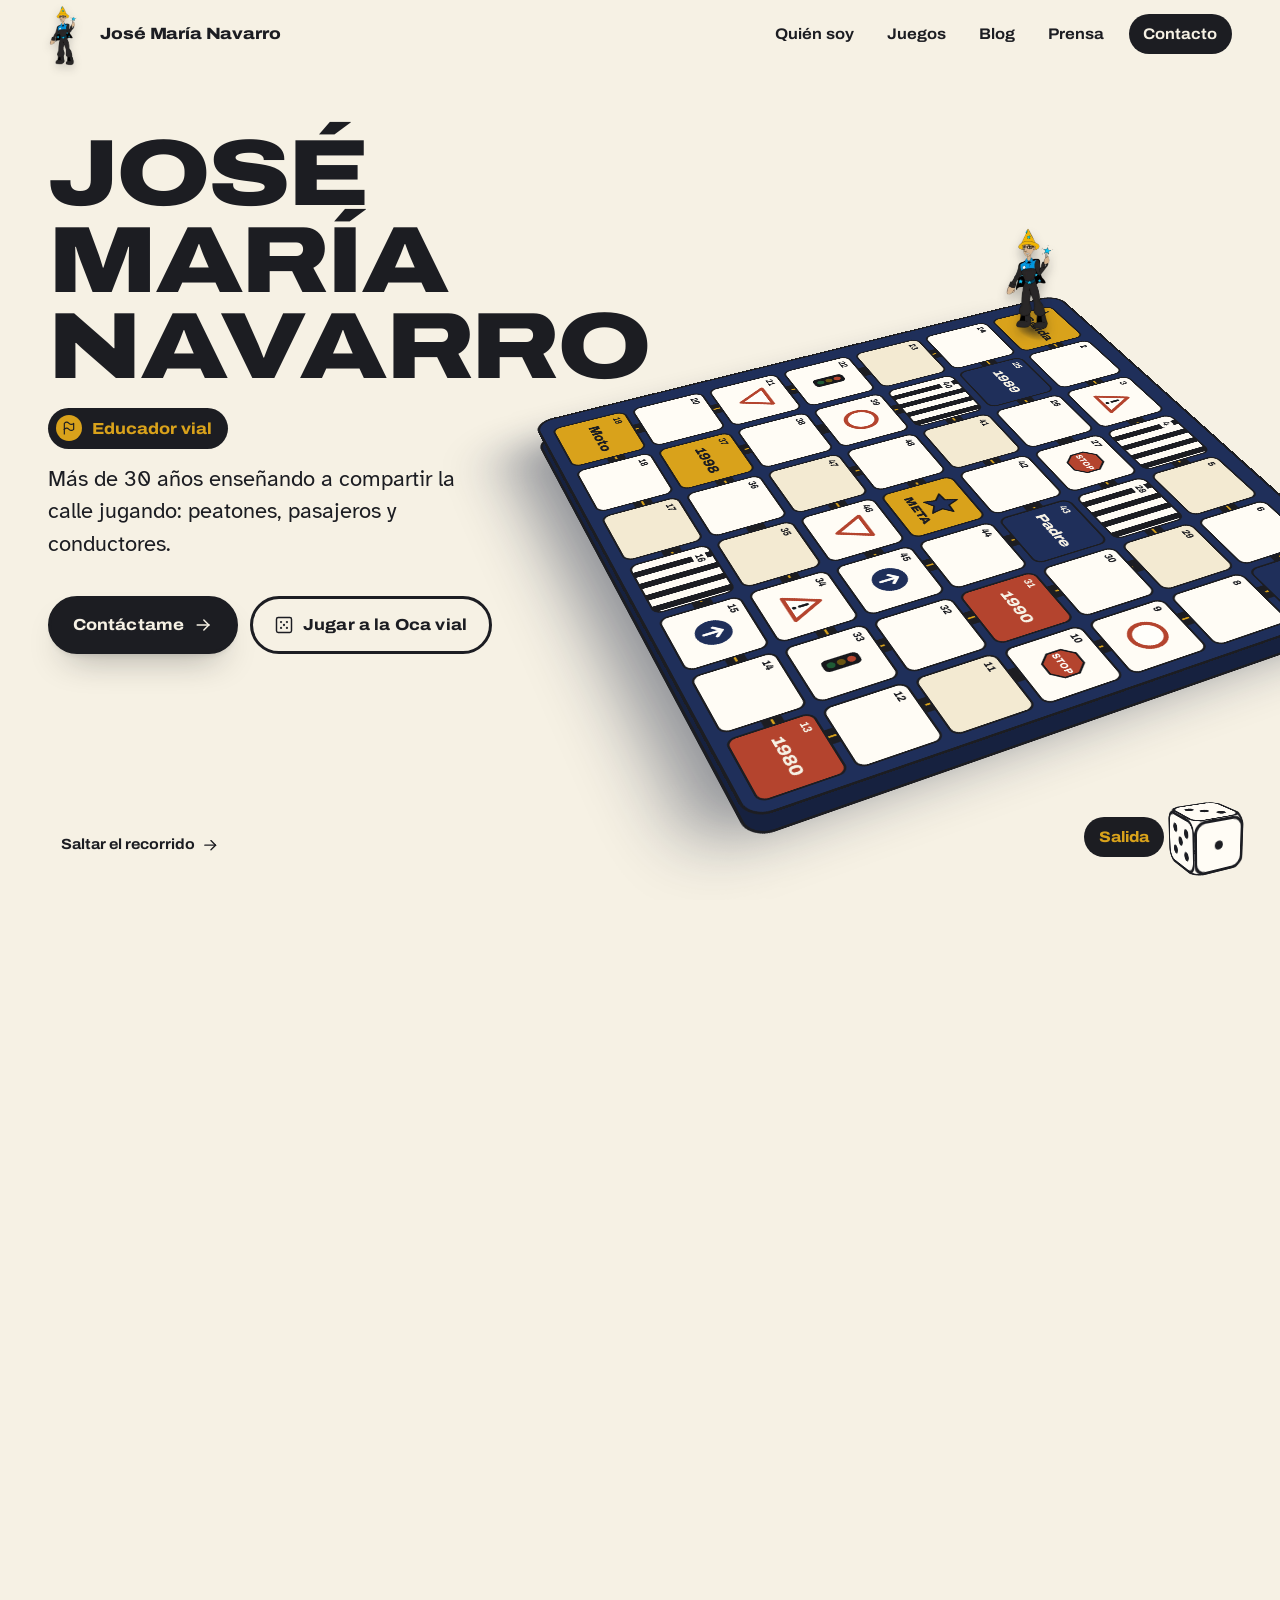
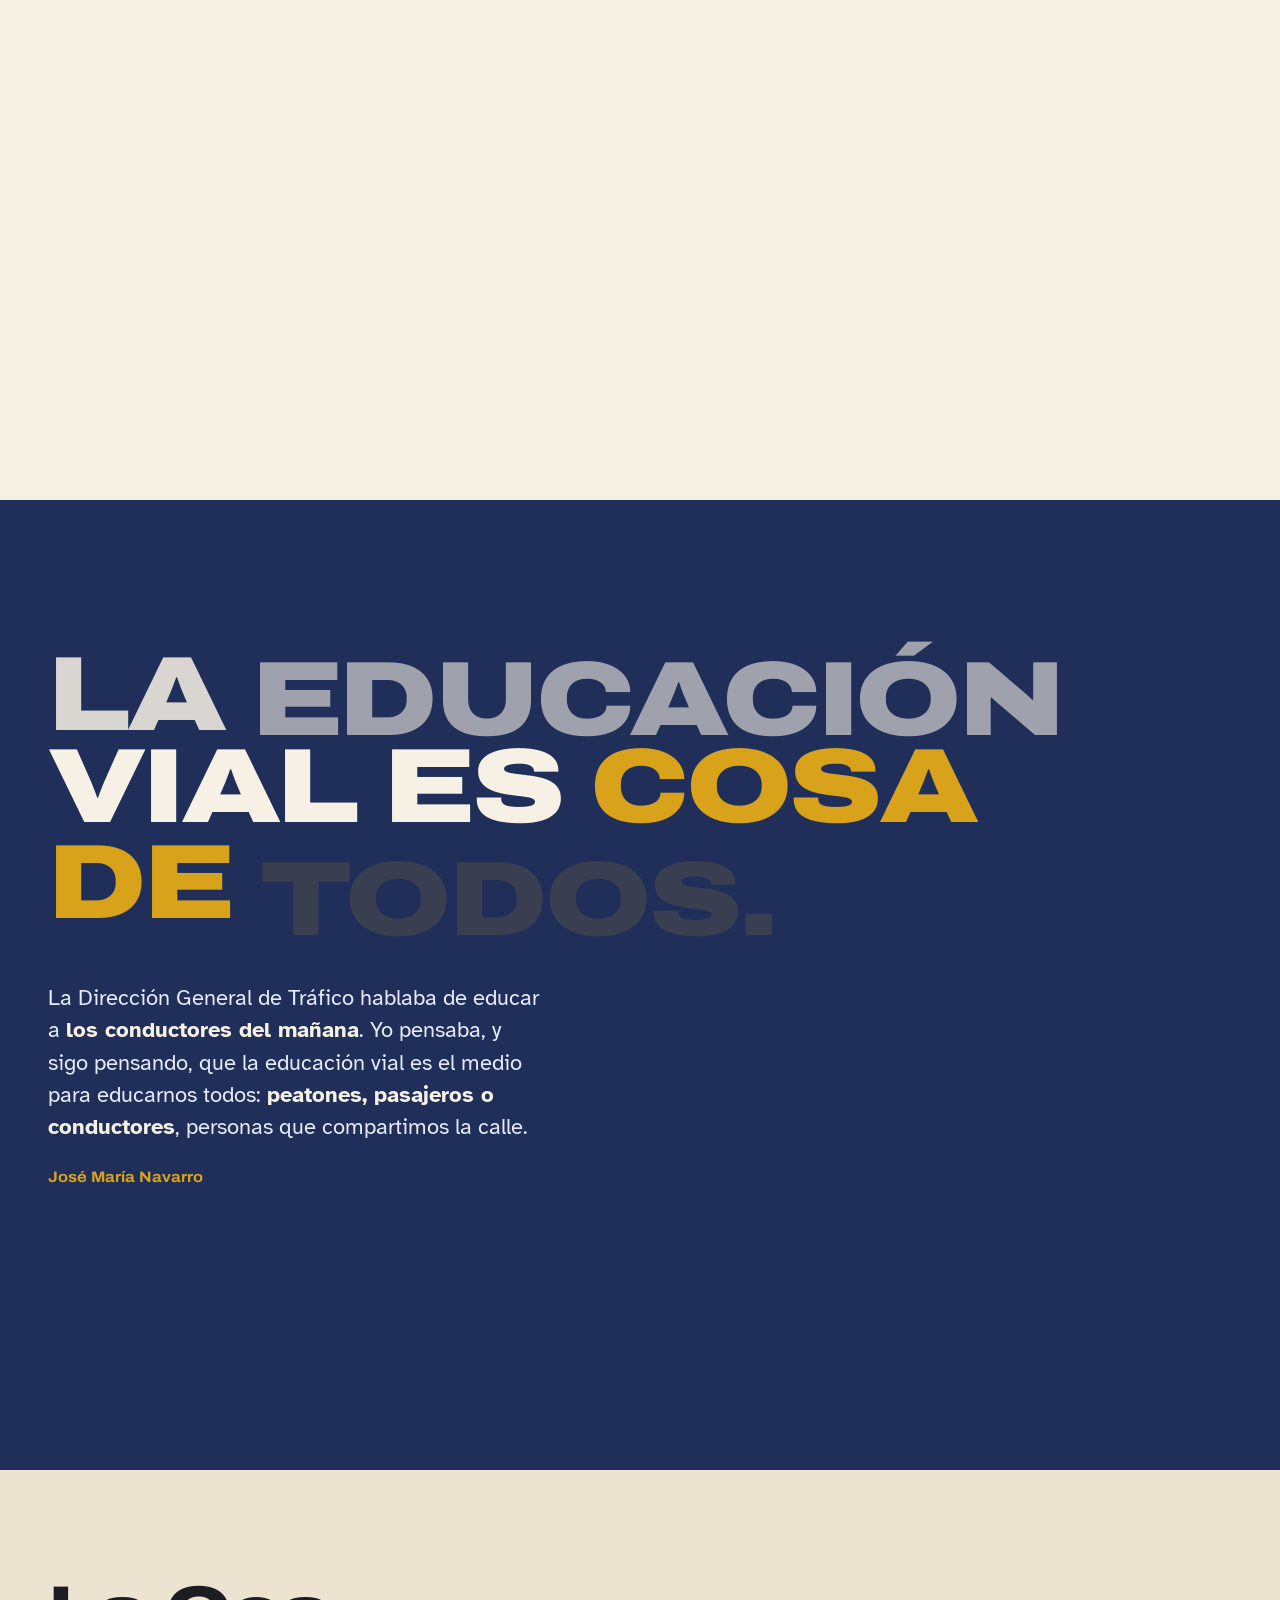
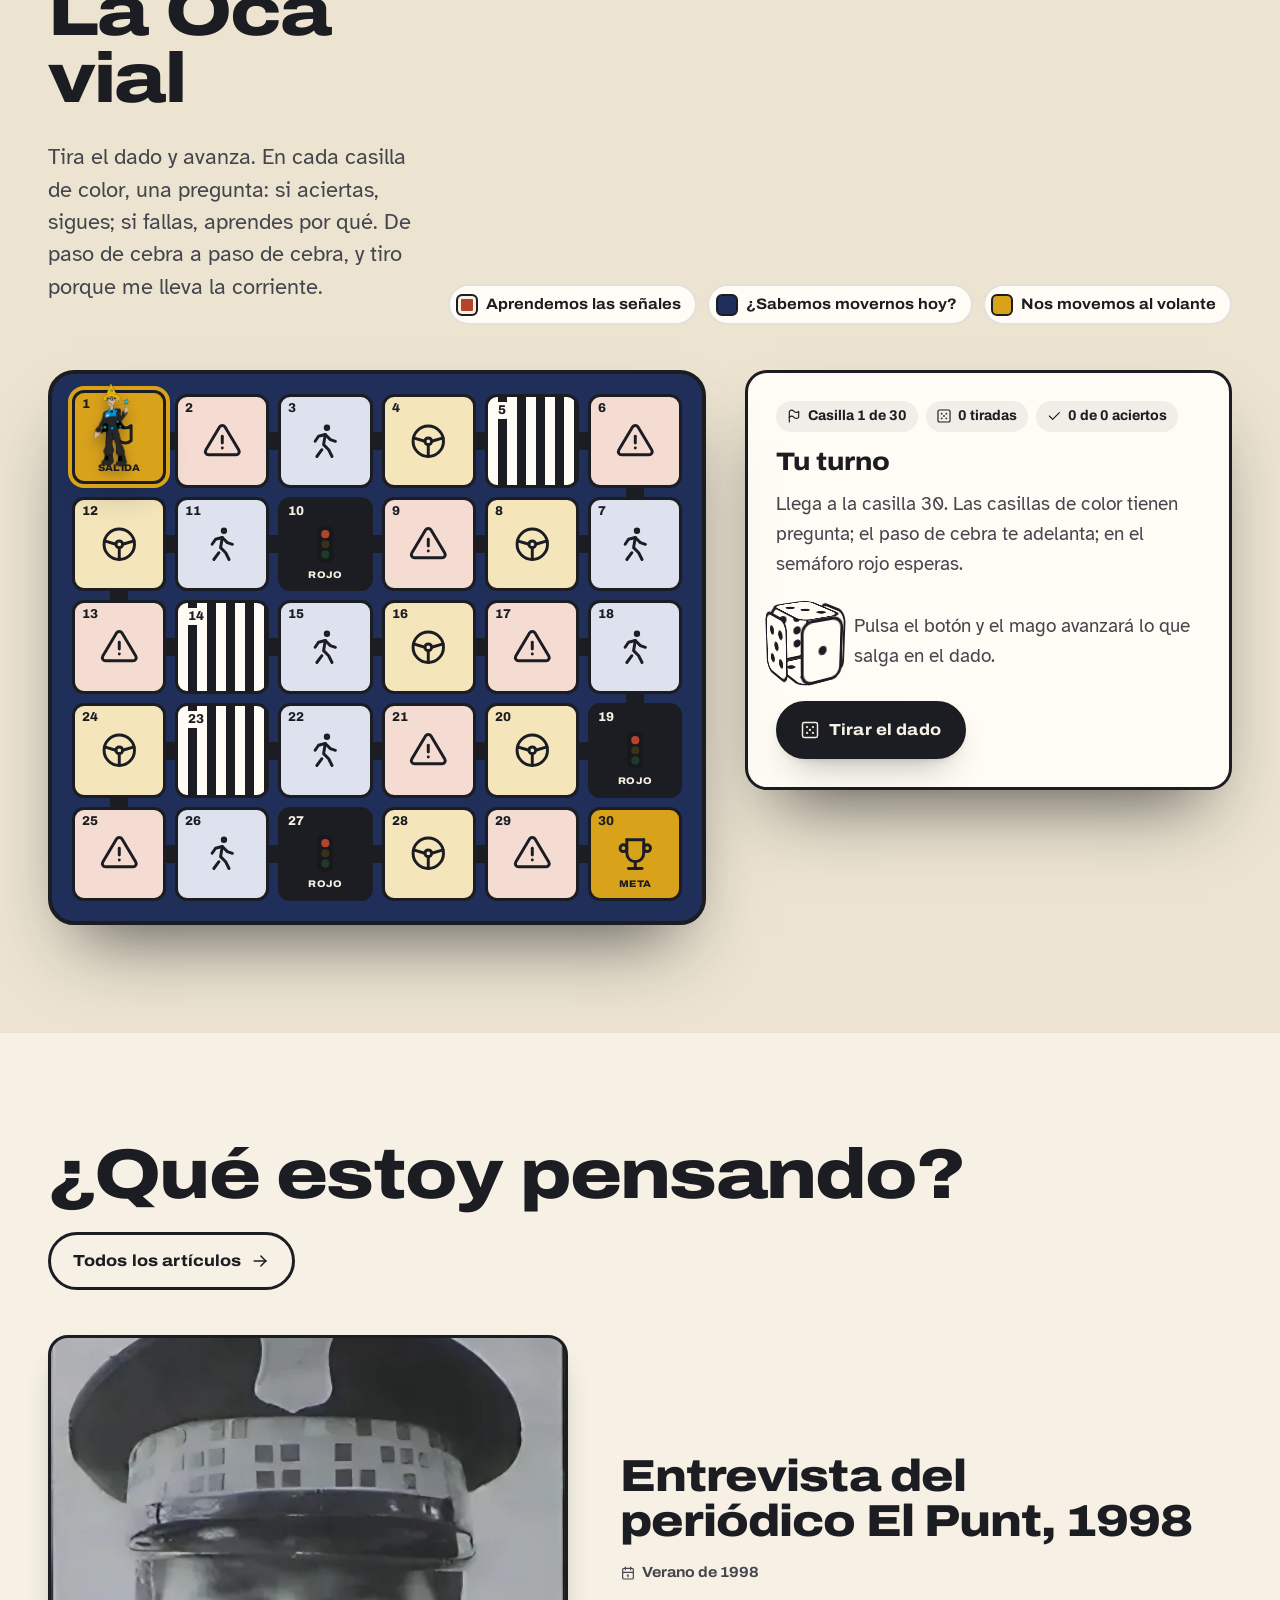
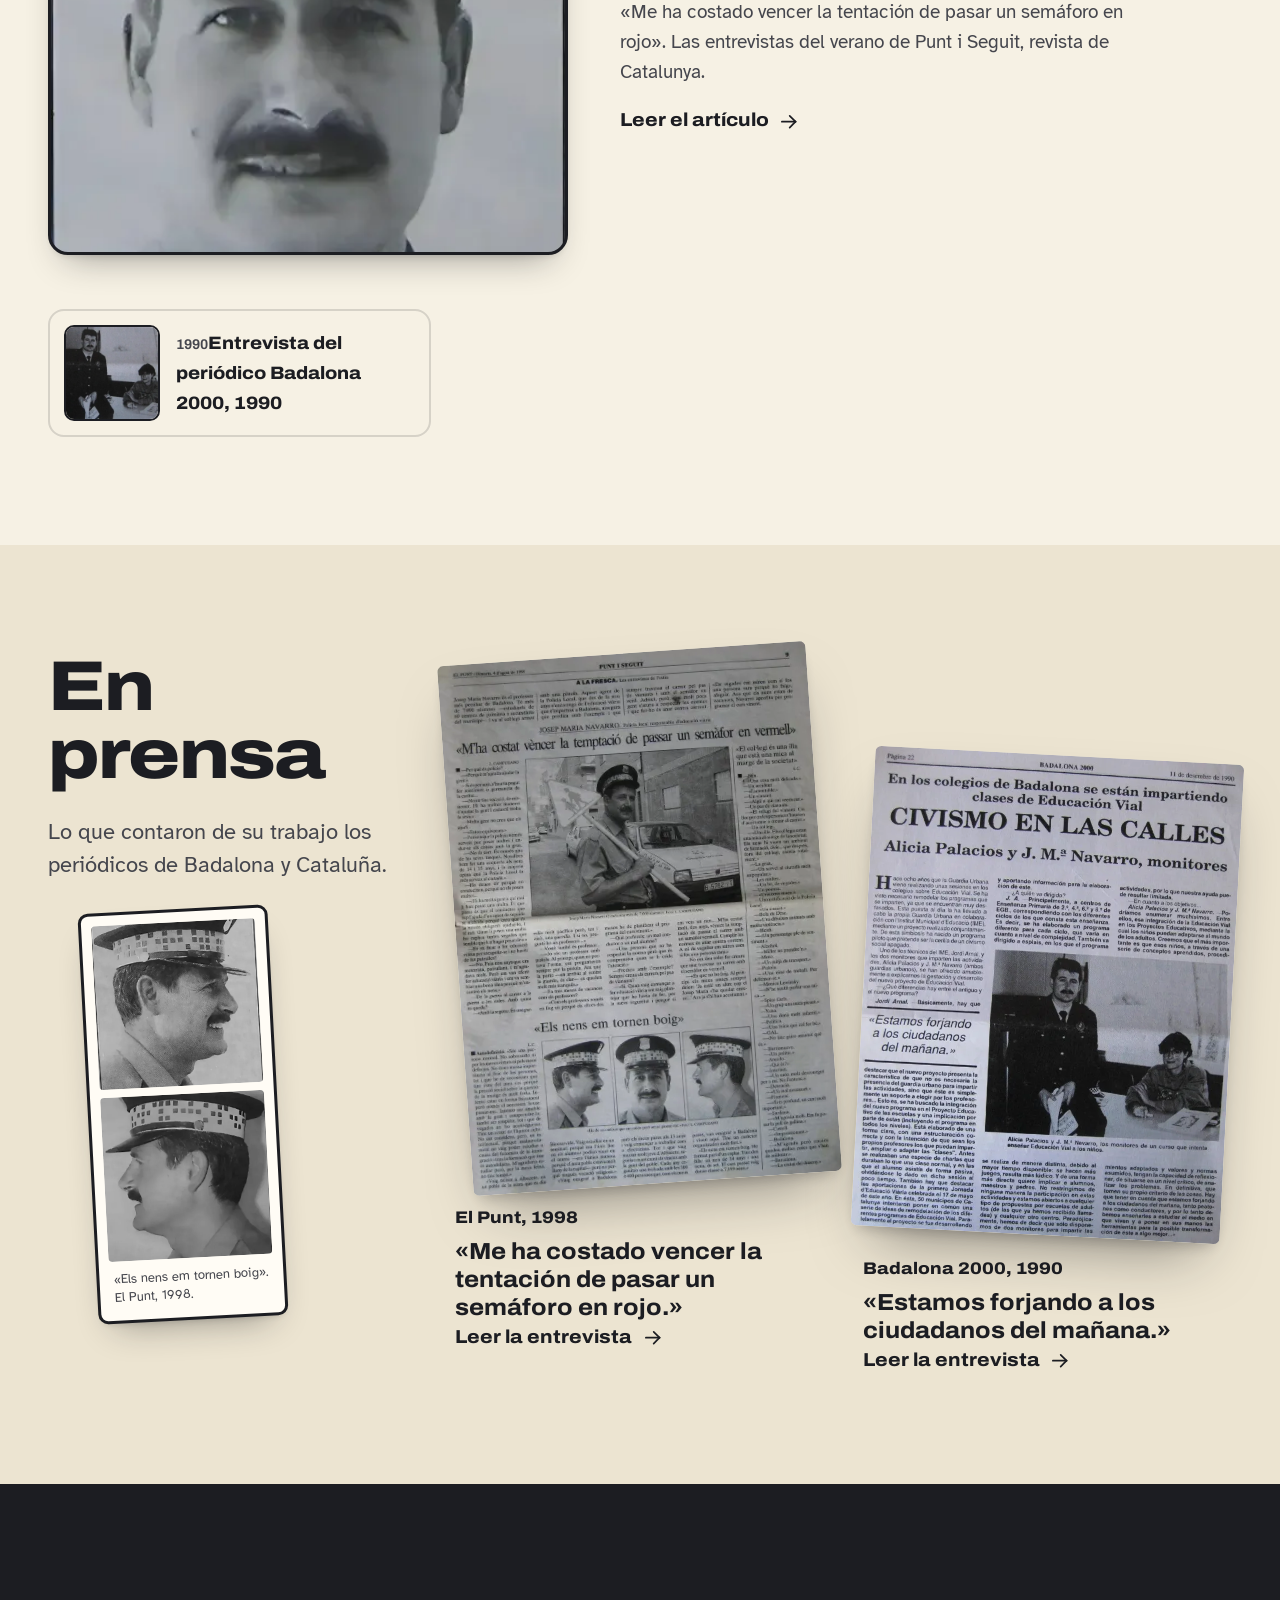
==== commit f92d8683: "Móvil: escala de lectura mayor, cartas del recorrido legibles en todos los teléfonos, sin desbordes " ====
--- a/index.html
+++ b/index.html
@@ -17,7 +17,7 @@
 <link rel="icon" href="assets/img/favicon.svg" type="image/svg+xml">
 <link rel="preload" href="assets/fonts/archivo-wdth.woff2" as="font" type="font/woff2" crossorigin>
 <link rel="preload" href="assets/img/mago.webp" as="image">
-<link rel="stylesheet" href="assets/css/site.css?v=202610140911">
+<link rel="stylesheet" href="assets/css/site.css?v=202610141733">
 <script>document.documentElement.classList.add('js');if(!matchMedia('(prefers-reduced-motion: reduce)').matches)document.documentElement.classList.add('motion');</script>
 <script type="application/ld+json">
 {"@context":"https://schema.org","@type":"Person","name":"José María Navarro","jobTitle":"Educador vial","address":{"@type":"PostalAddress","addressLocality":"Badalona","addressCountry":"ES"},"email":"mailto:info@soyjosemarianavarro.com","url":"https://soyjosemarianavarro.com/"}
@@ -316,13 +316,13 @@
 <script src="assets/vendor/ScrollTrigger.min.js"></script>
 <script src="assets/vendor/lenis.min.js"></script>
 <script src="assets/vendor/purify.min.js"></script>
-<script src="assets/js/config.js?v=202610140911"></script>
+<script src="assets/js/config.js?v=202610141733"></script>
 <script src="assets/vendor/supabase.js"></script>
-<script src="assets/js/seed-posts.js?v=202610140911"></script>
-<script src="assets/js/data.js?v=202610140911"></script>
-<script src="assets/js/common.js?v=202610140911"></script>
-<script src="assets/js/board.js?v=202610140911"></script>
-<script src="assets/js/oca.js?v=202610140911"></script>
-<script src="assets/js/home.js?v=202610140911"></script>
+<script src="assets/js/seed-posts.js?v=202610141733"></script>
+<script src="assets/js/data.js?v=202610141733"></script>
+<script src="assets/js/common.js?v=202610141733"></script>
+<script src="assets/js/board.js?v=202610141733"></script>
+<script src="assets/js/oca.js?v=202610141733"></script>
+<script src="assets/js/home.js?v=202610141733"></script>
 </body>
 </html>
--- a/assets/css/site.css
+++ b/assets/css/site.css
@@ -576,3 +576,119 @@
   .recorte-cap q { font-size: 1.3rem; }
   .field label, .btn { font-size: 1.02rem; }
 }
+
+/* ============================================================
+   MÓVIL: escala de lectura cómoda (revisión 2)
+   Todo lo que va en rem crece un 12,5 %; titulares, botones y cartas
+   se reajustan para leerse sin acercar la vista.
+   ============================================================ */
+@media (max-width: 640px) {
+  html { font-size: 112.5%; }
+  body { font-size: 1.05rem; line-height: 1.6; }
+  :root { --nav-h: 72px; --gutter: 20px; }
+
+  /* Cabecera y menú */
+  .brand { font-size: 1.12rem; gap: 10px; }
+  .brand-logo { height: 52px; }
+  .menu-btn { width: 52px; height: 52px; }
+  .menu-btn .icon { width: 26px; height: 26px; }
+  .mobile-menu { padding-top: 110px; gap: 14px; }
+  .mobile-menu a { font-size: 2.3rem; }
+
+  /* Hero */
+  .hero-copy { padding-top: calc(var(--nav-h) + 18px); }
+  .hero-title { font-size: clamp(2.9rem, 13.5vw, 3.6rem); line-height: .95; }
+  .hero-role { font-size: 1.05rem; padding: .55em 1.1em .55em .55em; }
+  .hero-sub { font-size: 1.12rem; line-height: 1.5; max-width: none; }
+  .hero-actions { flex-direction: column; align-items: stretch; gap: 10px; }
+  .hero-actions .btn { justify-content: center; }
+  .btn { font-size: 1.05rem; padding: .95em 1.4em; }
+  .hud-label, .skip-tour { font-size: 1rem; }
+  .die { --d: 46px; }
+
+  /* Cartas del recorrido: la carta manda y el tablero queda arriba */
+  .motion .cap { left: 12px; right: 12px; bottom: 76px; padding: 18px 18px 20px; border-radius: 20px; max-height: calc(100dvh - var(--nav-h) - 90px); }
+  .motion .cap-top { margin-bottom: 10px; }
+  .cap-n { width: 46px; height: 46px; font-size: 1.1rem; }
+  .motion .cap-year, .cap-year { font-size: 2.6rem; }
+  .cap-title { font-size: 1.45rem; line-height: 1.15; }
+  .cap-place { font-size: 1rem !important; }
+  .cap p, .motion .cap p { font-size: 1.12rem; line-height: 1.55; }
+  .motion .cap-quote, .cap-quote { font-size: 1.3rem; line-height: 1.2; padding: 14px 16px; }
+  .motion .cap-photo, .motion .cap-photo.is-portrait { flex-basis: 170px; }
+  .outro .display { font-size: 3rem; }
+  .outro .lead { font-size: 1.15rem; }
+
+  /* Secciones */
+  .h2 { font-size: 2.6rem; }
+  .manifesto { font-size: 2.75rem; }
+  .lead, .filosofia-body .lead, .juego-head .lead { font-size: 1.15rem; line-height: 1.55; }
+  .cite { font-size: 1.05rem; }
+  .carta { grid-template-columns: 64px minmax(0, 1fr); padding: 16px; }
+  .carta-band { width: 64px; height: 64px; }
+  .carta h3 { font-size: 1.35rem; }
+  .carta p { font-size: 1.05rem; }
+  .carta .pair { font-size: 1.1rem; }
+
+  /* Juego */
+  .juego-cats li { font-size: 1rem; padding: .5em 1em .5em .5em; }
+  .panel { padding: 20px 18px; }
+  .panel h3 { font-size: 1.45rem; }
+  .panel p { font-size: 1.08rem; }
+  .stat { font-size: 1rem; padding: .4em .85em; }
+  .answer { font-size: 1.08rem; padding: 1em; }
+  .answer .key { width: 34px; height: 34px; }
+  .feedback { font-size: 1.05rem; }
+  .q-kind { font-size: 1rem; }
+  .oca { padding: 10px; border-radius: 20px; }
+  .ocell .n { font-size: 14px; }
+  .ocell .lbl { font-size: 10.5px; }
+
+  /* Blog, prensa, contacto, pie */
+  .feature h3 { font-size: 2rem; }
+  .feature p, .post-card p { font-size: 1.08rem; }
+  .meta-line, .post-row .d { font-size: 1rem; }
+  .post-row .t { font-size: 1.2rem; }
+  .post-row a { grid-template-columns: 84px 1fr; }
+  .post-row img, .post-row-ph { width: 84px; height: 84px; }
+  .recorte-cap .src { font-size: 1.1rem; }
+  .recorte-cap q { font-size: 1.4rem; }
+  .contacto .display { font-size: 2.6rem; }
+  .mail-big { font-size: 1.15rem; }
+  .field label { font-size: 1.05rem; }
+  .field input, .field textarea, .field select { font-size: 1.08rem; padding: .95em 1em; }
+  .check { font-size: 1.02rem; }
+  .footer { font-size: 1.02rem; padding: 40px 0; }
+  .footer .wrap, .footer ul { flex-direction: column; align-items: flex-start; gap: 14px; }
+
+  /* Páginas interiores */
+  .page-head .display { font-size: 2.7rem; }
+  .article-head h1 { font-size: 2.3rem; }
+  .prose { font-size: 1.12rem; line-height: 1.7; }
+  .prose blockquote { font-size: 1.25em; }
+  .back { font-size: 1.02rem; }
+  .page-head .mago-peek { display: none; }
+}
+@media (max-width: 640px) {
+  .brand { font-size: 1.02rem; white-space: nowrap; }
+  .manifesto { font-size: 10.4vw; }
+  .contacto .display { font-size: 9.8vw; }
+  .contacto-grid { grid-template-columns: minmax(0, 1fr); }
+  .mail-big { font-size: 1rem; overflow-wrap: anywhere; word-break: normal; }
+  .hero-actions .btn--ghost { background: var(--white); }
+  .hero-copy { z-index: calc(var(--z-board) + 3); }
+  .hud-label { display: none; }
+  .skip-tour { bottom: 20px; }
+  .h2, .page-head .display { overflow-wrap: anywhere; }
+  .motion .outro { bottom: 96px; }
+  .outro .display { font-size: 12vw; }
+}
+@media (max-width: 640px) and (max-height: 720px) {
+  .motion .cap { padding: 14px 16px 16px; }
+  .motion .cap-top { margin-bottom: 6px; }
+  .motion .cap-n { width: 38px; height: 38px; }
+  .motion .cap-quote { font-size: 1.1rem; padding: 10px 12px; margin-bottom: 8px; }
+  .motion .cap-year { font-size: 2rem; }
+  .motion .cap-title { font-size: 1.22rem; }
+  .motion .cap p { font-size: 1.02rem; line-height: 1.5; }
+}
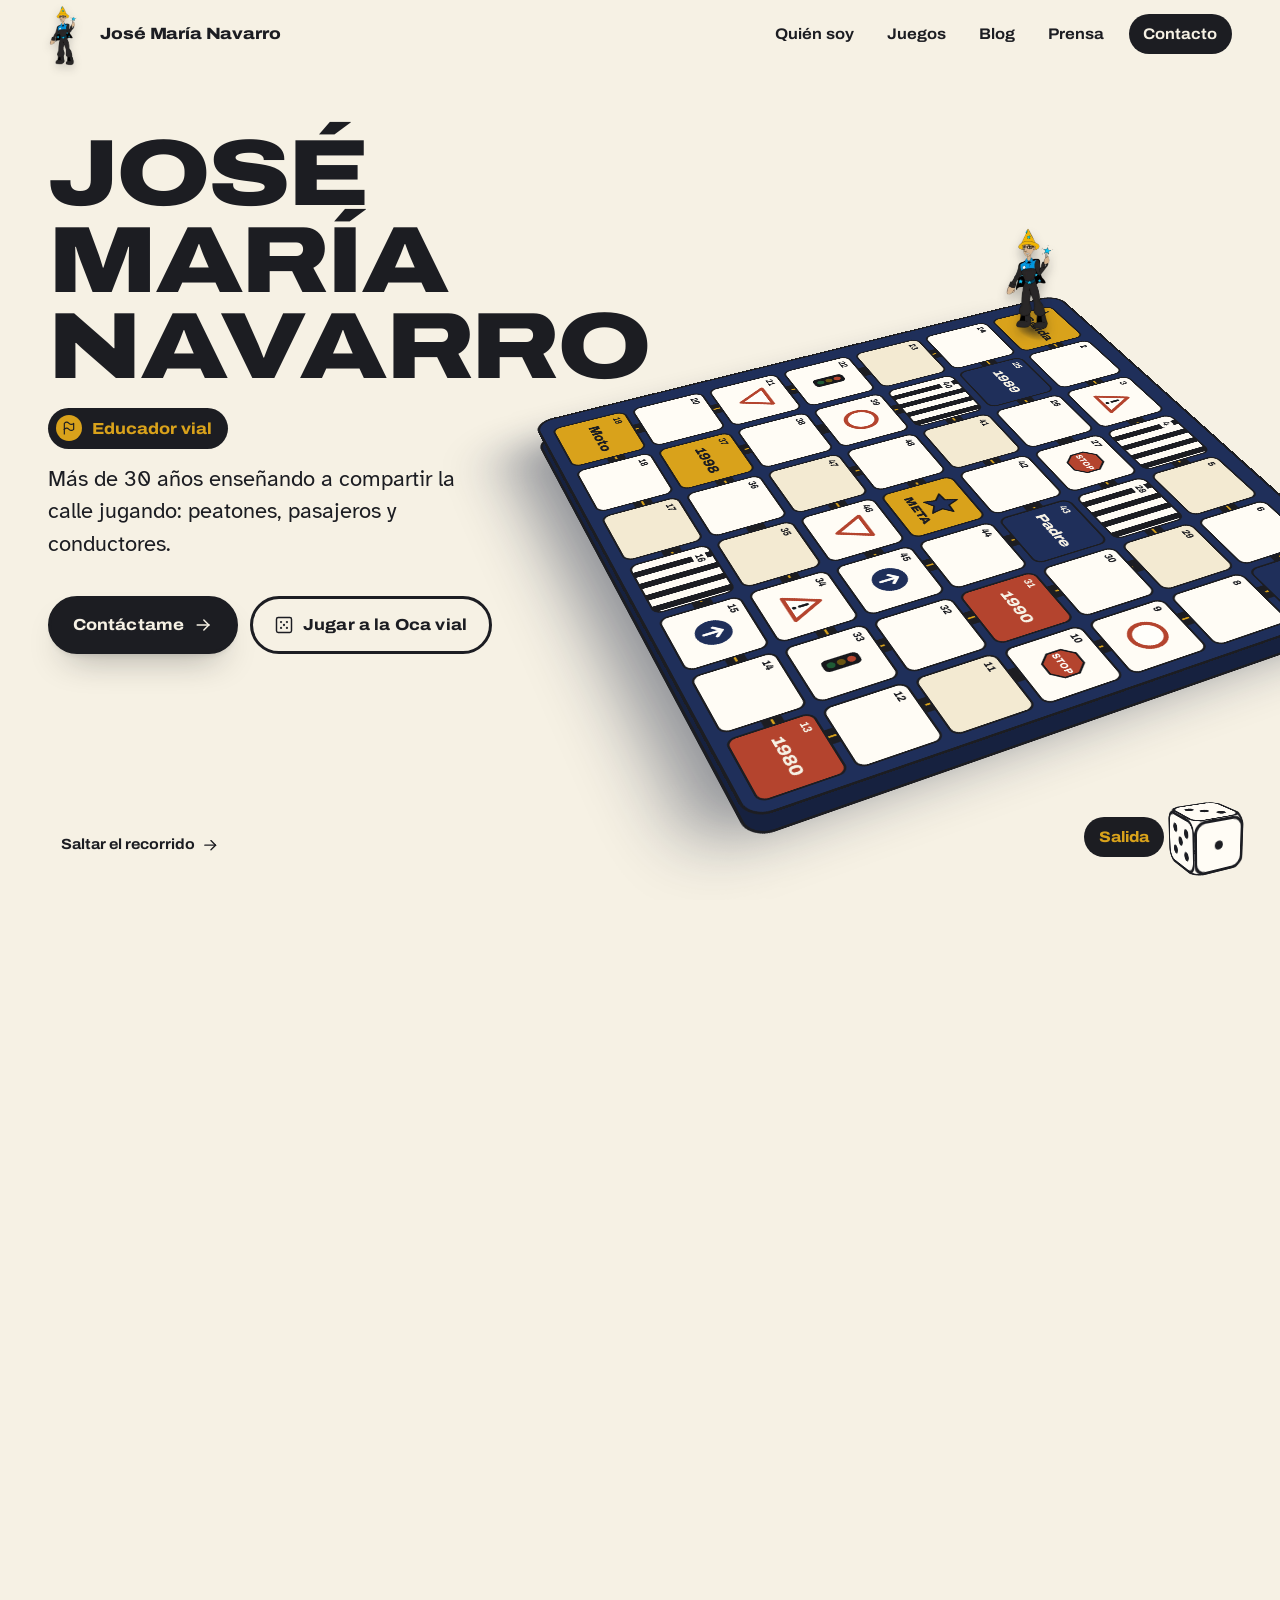
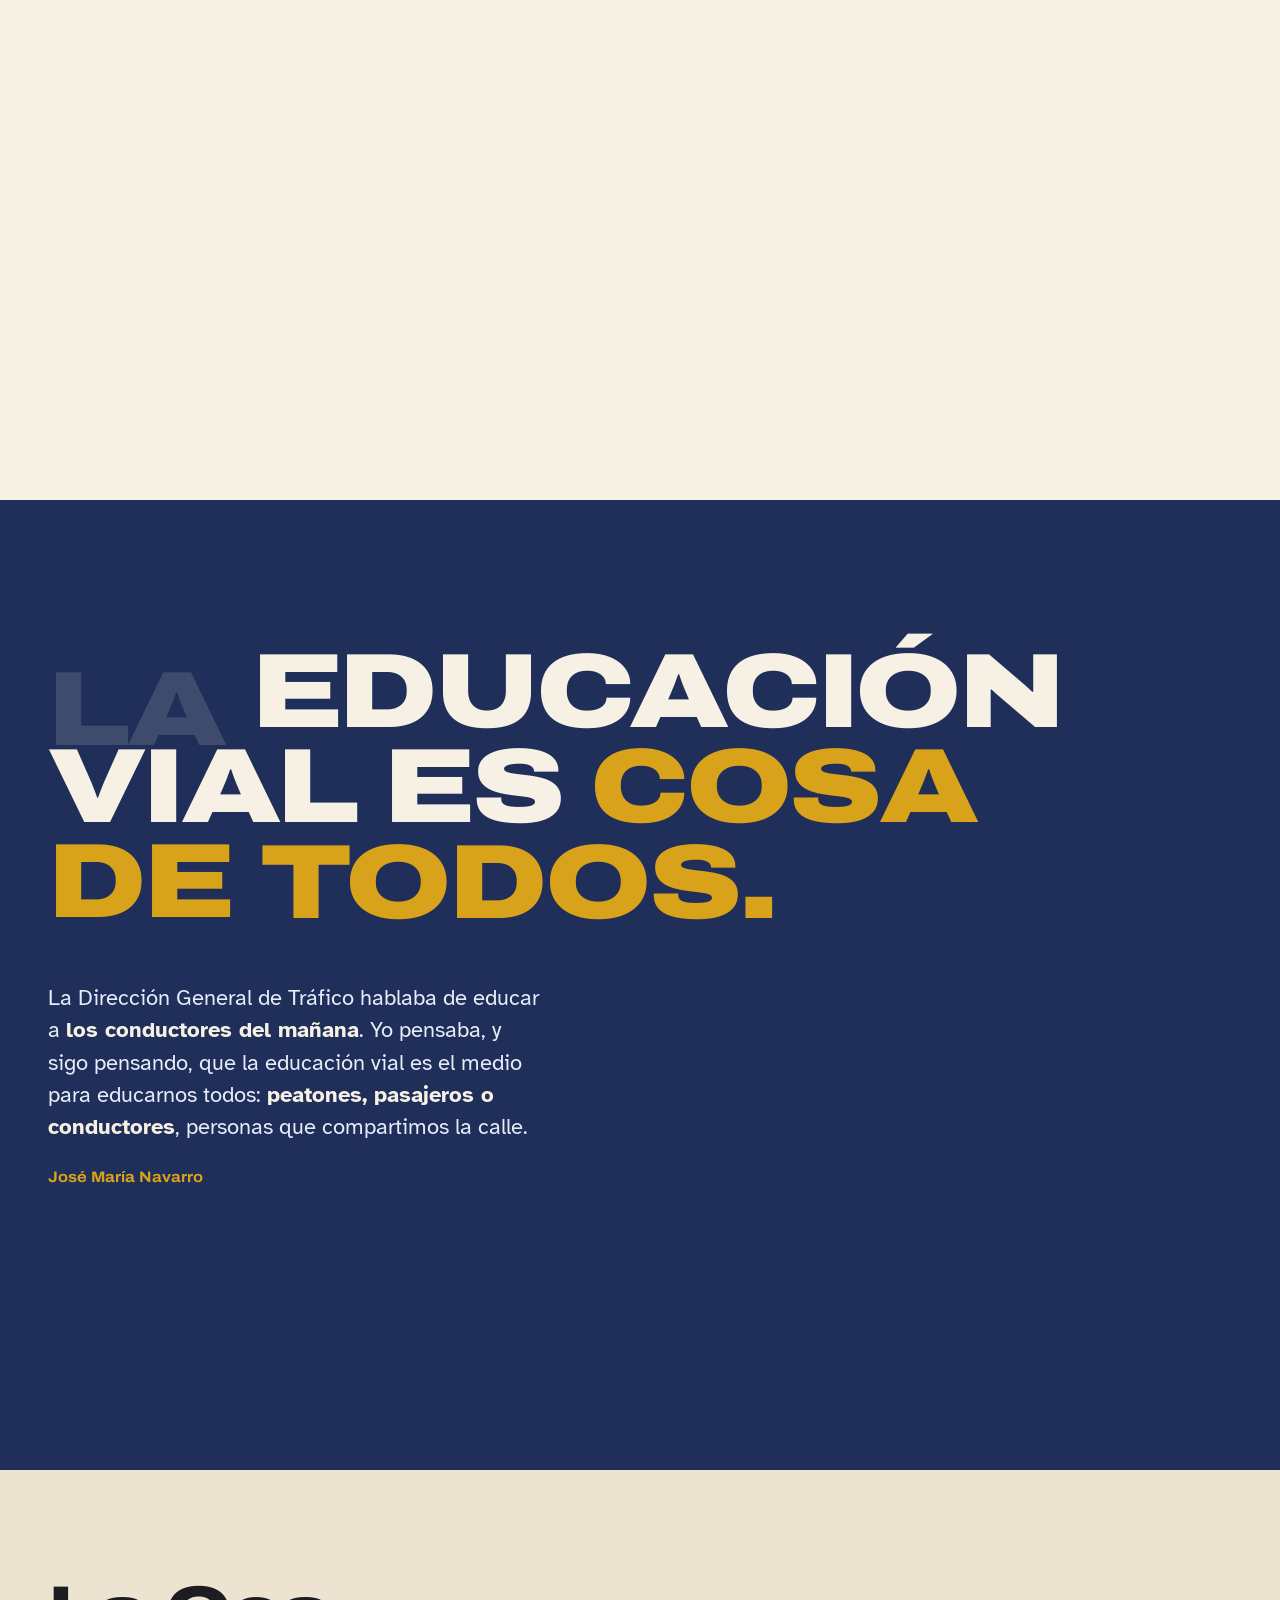
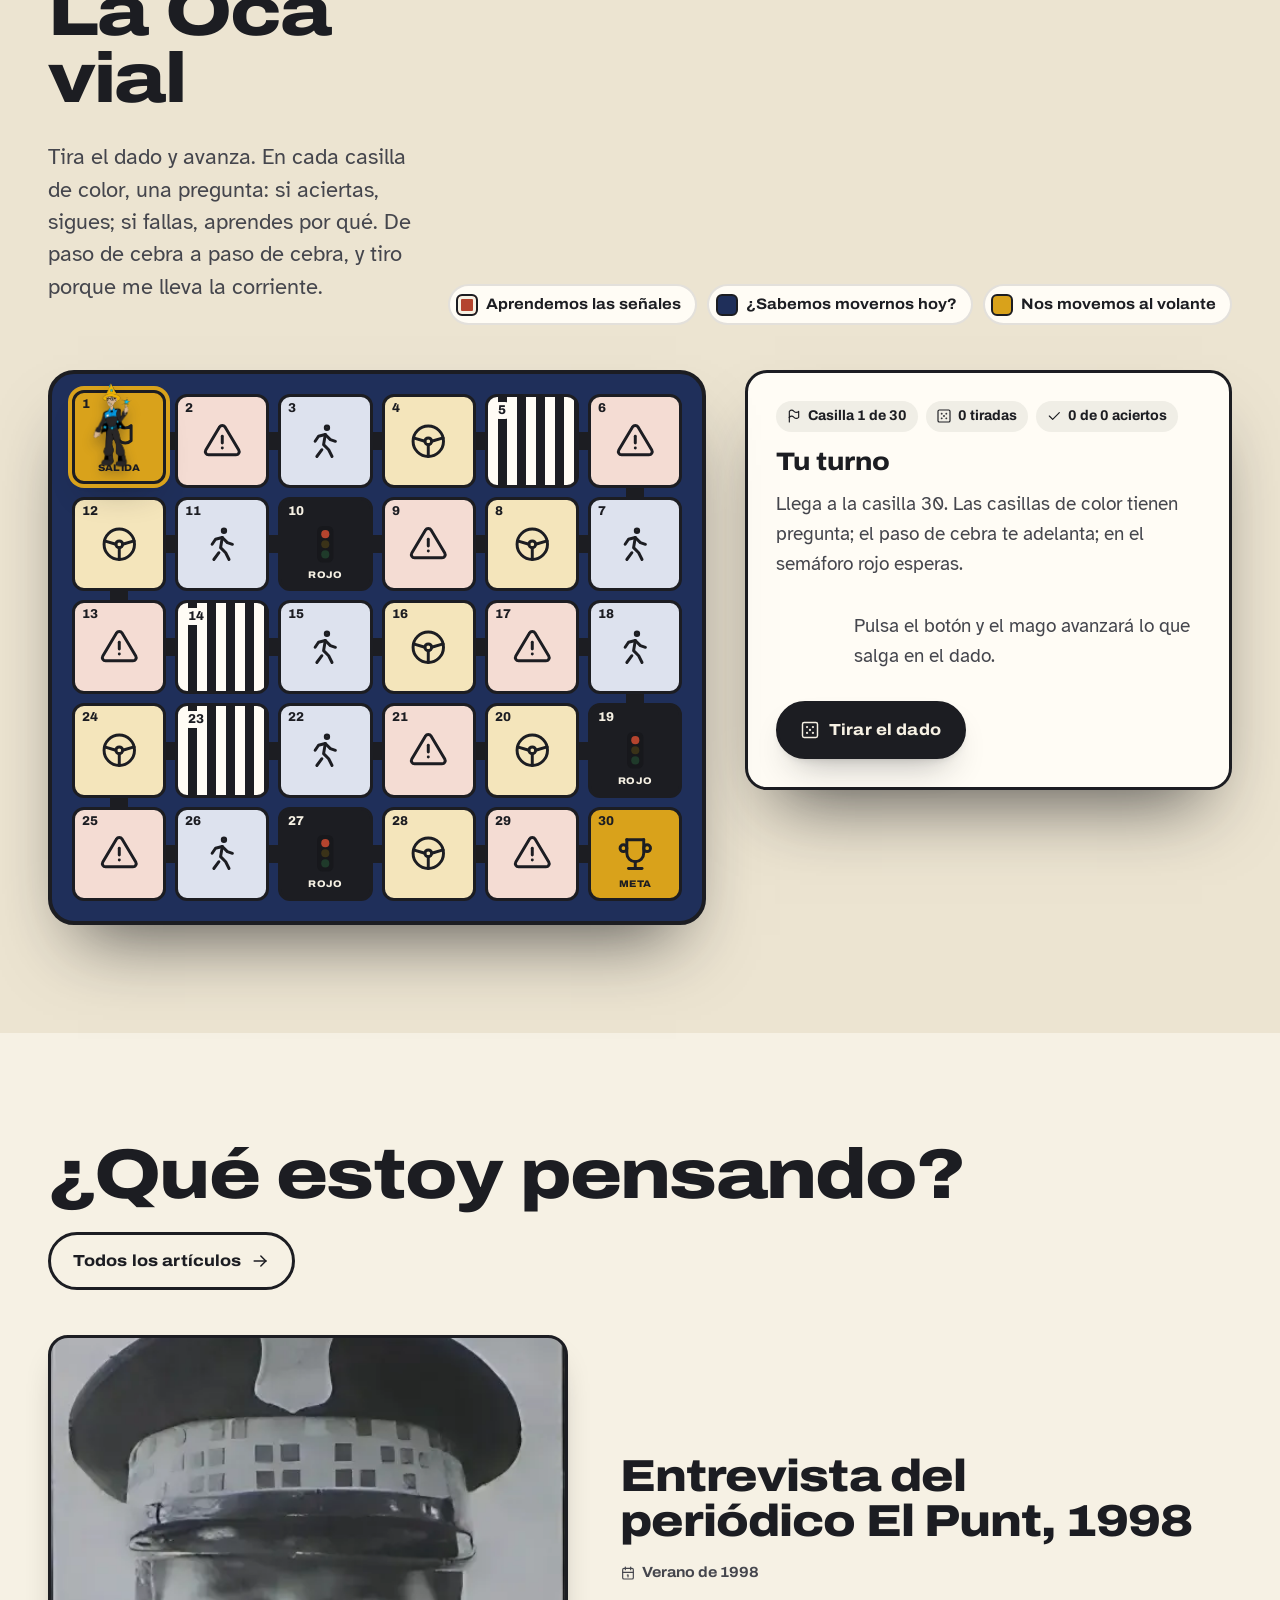
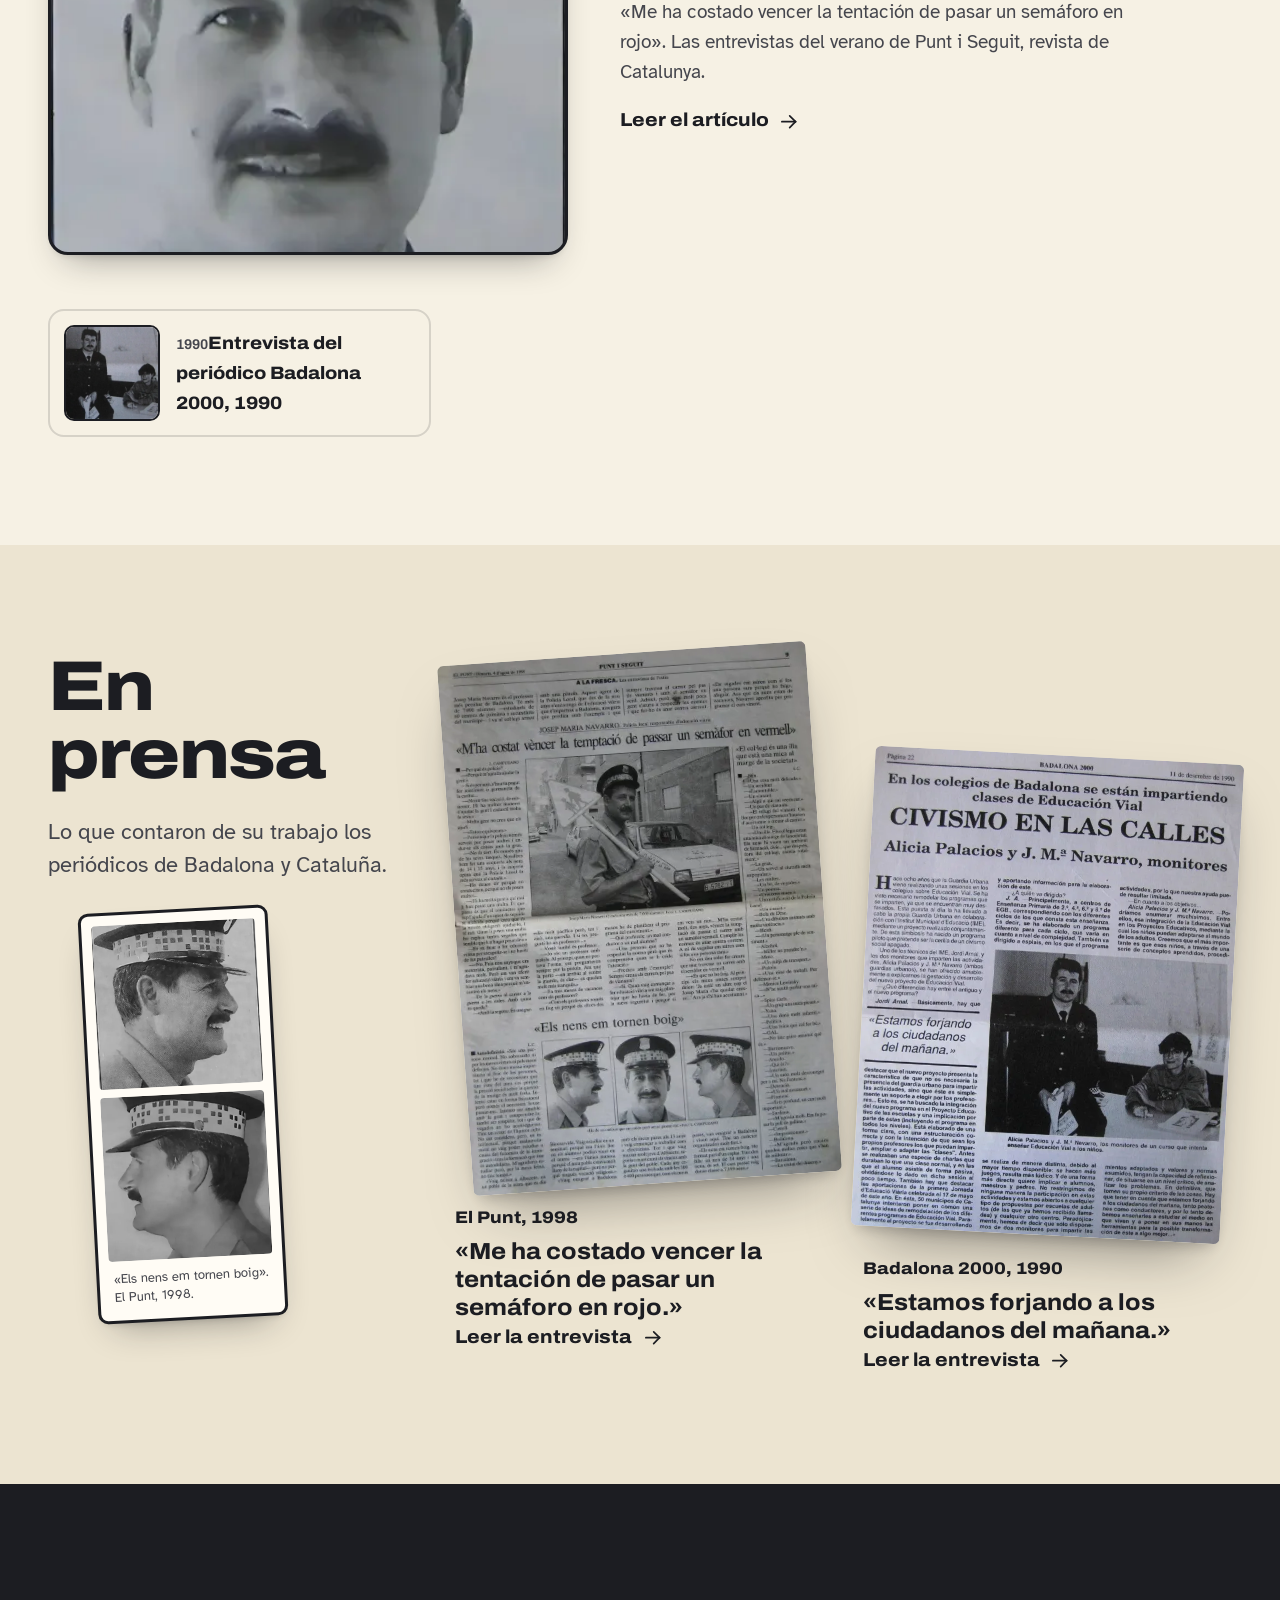
==== commit d77fd512: "Fotos del recorrido completas sin recorte; cartas apaisadas en escritorio Co-Authored-By: Claude Opu" ====
--- a/index.html
+++ b/index.html
@@ -17,7 +17,7 @@
 <link rel="icon" href="assets/img/favicon.svg" type="image/svg+xml">
 <link rel="preload" href="assets/fonts/archivo-wdth.woff2" as="font" type="font/woff2" crossorigin>
 <link rel="preload" href="assets/img/mago.webp" as="image">
-<link rel="stylesheet" href="assets/css/site.css?v=202610141733">
+<link rel="stylesheet" href="assets/css/site.css?v=202610141736">
 <script>document.documentElement.classList.add('js');if(!matchMedia('(prefers-reduced-motion: reduce)').matches)document.documentElement.classList.add('motion');</script>
 <script type="application/ld+json">
 {"@context":"https://schema.org","@type":"Person","name":"José María Navarro","jobTitle":"Educador vial","address":{"@type":"PostalAddress","addressLocality":"Badalona","addressCountry":"ES"},"email":"mailto:info@soyjosemarianavarro.com","url":"https://soyjosemarianavarro.com/"}
@@ -95,7 +95,7 @@
       <ol class="capitulos" id="capitulos">
         <li class="cap" data-cell="1" data-color="yellow" data-yr="Salida">
           <div class="cap-top"><span class="cap-n">1</span></div>
-          <figure class="cap-photo is-portrait"><img src="assets/img/nino-bienservida.webp" alt="José María de niño, en Bienservida, agachado junto a un gato" loading="lazy" width="521" height="633"></figure>
+          <figure class="cap-photo is-portrait" style="--src: url(assets/img/nino-bienservida.webp)"><img src="assets/img/nino-bienservida.webp" alt="José María de niño, en Bienservida, agachado junto a un gato" loading="lazy" width="521" height="633"></figure>
           <p class="cap-year">Salida</p>
           <h3 class="cap-title">La primera señal la di yo</h3>
           <p class="cap-place">Bienservida, Albacete</p>
@@ -111,7 +111,7 @@
         </li>
         <li class="cap c-red" data-cell="13" data-color="red" data-yr="1980">
           <div class="cap-top"><span class="cap-n">13</span></div>
-          <figure class="cap-photo is-portrait"><img src="assets/img/uniforme-80s.webp" alt="José María con el uniforme de la Guardia Urbana de Badalona en los años 80" loading="lazy" width="832" height="1000"></figure>
+          <figure class="cap-photo is-portrait" style="--src: url(assets/img/uniforme-80s.webp)"><img src="assets/img/uniforme-80s.webp" alt="José María con el uniforme de la Guardia Urbana de Badalona en los años 80" loading="lazy" width="832" height="1000"></figure>
           <p class="cap-year">1980</p>
           <h3 class="cap-title">Primera promoción democrática</h3>
           <p class="cap-place">Guardia Urbana de Badalona</p>
@@ -119,7 +119,7 @@
         </li>
         <li class="cap" data-cell="19" data-color="yellow" data-yr="Moto">
           <div class="cap-top"><span class="cap-n">19</span></div>
-          <figure class="cap-photo"><img src="assets/img/moto-roja.webp" alt="José María sobre una moto roja, con casco" loading="lazy" width="500" height="500"></figure>
+          <figure class="cap-photo" style="--src: url(assets/img/moto-roja.webp)"><img src="assets/img/moto-roja.webp" alt="José María sobre una moto roja, con casco" loading="lazy" width="500" height="500"></figure>
           <p class="cap-year">1980-1989</p>
           <h3 class="cap-title">Mejor evitar el riesgo que poner la multa</h3>
           <p class="cap-place">Unidad de motoristas</p>
@@ -127,7 +127,7 @@
         </li>
         <li class="cap c-blue" data-cell="25" data-color="blue" data-yr="1989">
           <div class="cap-top"><span class="cap-n">25</span></div>
-          <figure class="cap-photo"><img src="assets/img/aula.webp" alt="José María de uniforme en un aula, junto a un alumno" loading="lazy" width="600" height="468"></figure>
+          <figure class="cap-photo" style="--src: url(assets/img/aula.webp)"><img src="assets/img/aula.webp" alt="José María de uniforme en un aula, junto a un alumno" loading="lazy" width="600" height="468"></figure>
           <p class="cap-year">1989</p>
           <h3 class="cap-title">Una máquina de diapositivas y mucho por hacer</h3>
           <p class="cap-place">Servicio de colegios</p>
@@ -135,7 +135,7 @@
         </li>
         <li class="cap c-red" data-cell="31" data-color="red" data-yr="1990">
           <div class="cap-top"><span class="cap-n">31</span></div>
-          <figure class="cap-photo"><img src="assets/img/senales-coche.webp" alt="José María de uniforme sujetando señales de tráfico junto a un coche" loading="lazy" width="1290" height="936"></figure>
+          <figure class="cap-photo" style="--src: url(assets/img/senales-coche.webp)"><img src="assets/img/senales-coche.webp" alt="José María de uniforme sujetando señales de tráfico junto a un coche" loading="lazy" width="1290" height="936"></figure>
           <p class="cap-year">1990</p>
           <h3 class="cap-title">«Estamos forjando a los ciudadanos del mañana»</h3>
           <p class="cap-place">Badalona 2000</p>
@@ -143,7 +143,7 @@
         </li>
         <li class="cap" data-cell="37" data-color="yellow" data-yr="1998">
           <div class="cap-top"><span class="cap-n">37</span></div>
-          <figure class="cap-photo is-portrait"><img src="assets/img/perfil-1.webp" alt="Retrato de José María de uniforme, publicado en El Punt" loading="lazy" width="468" height="606"></figure>
+          <figure class="cap-photo is-portrait" style="--src: url(assets/img/perfil-1.webp)"><img src="assets/img/perfil-1.webp" alt="Retrato de José María de uniforme, publicado en El Punt" loading="lazy" width="468" height="606"></figure>
           <p class="cap-year">7.199</p>
           <h3 class="cap-title">Alumnos en un solo curso</h3>
           <p class="cap-place">El Punt</p>
@@ -151,7 +151,7 @@
         </li>
         <li class="cap c-blue" data-cell="43" data-color="blue" data-yr="Padre">
           <div class="cap-top"><span class="cap-n">43</span></div>
-          <figure class="cap-photo"><img src="assets/img/con-su-hijo.webp" alt="José María joven con su hijo pequeño en brazos" loading="lazy" width="575" height="322"></figure>
+          <figure class="cap-photo" style="--src: url(assets/img/con-su-hijo.webp)"><img src="assets/img/con-su-hijo.webp" alt="José María joven con su hijo pequeño en brazos" loading="lazy" width="575" height="322"></figure>
           <p class="cap-year">Padre</p>
           <h3 class="cap-title">«Los niños me vuelven loco»</h3>
           <p class="cap-place">En casa</p>
@@ -159,7 +159,7 @@
         </li>
         <li class="cap c-red" data-cell="49" data-color="red">
           <div class="cap-top"><span class="cap-n">49</span></div>
-          <figure class="cap-photo is-portrait"><img src="assets/img/jm-hoy.webp" alt="José María Navarro en la actualidad, con gafas y traje" loading="lazy" width="323" height="394"></figure>
+          <figure class="cap-photo is-portrait" style="--src: url(assets/img/jm-hoy.webp)"><img src="assets/img/jm-hoy.webp" alt="José María Navarro en la actualidad, con gafas y traje" loading="lazy" width="323" height="394"></figure>
           <p class="cap-year">Hoy</p>
           <h3 class="cap-title">Una filosofía de vida</h3>
           <p class="cap-place">Meta</p>
@@ -316,13 +316,13 @@
 <script src="assets/vendor/ScrollTrigger.min.js"></script>
 <script src="assets/vendor/lenis.min.js"></script>
 <script src="assets/vendor/purify.min.js"></script>
-<script src="assets/js/config.js?v=202610141733"></script>
+<script src="assets/js/config.js?v=202610141736"></script>
 <script src="assets/vendor/supabase.js"></script>
-<script src="assets/js/seed-posts.js?v=202610141733"></script>
-<script src="assets/js/data.js?v=202610141733"></script>
-<script src="assets/js/common.js?v=202610141733"></script>
-<script src="assets/js/board.js?v=202610141733"></script>
-<script src="assets/js/oca.js?v=202610141733"></script>
-<script src="assets/js/home.js?v=202610141733"></script>
+<script src="assets/js/seed-posts.js?v=202610141736"></script>
+<script src="assets/js/data.js?v=202610141736"></script>
+<script src="assets/js/common.js?v=202610141736"></script>
+<script src="assets/js/board.js?v=202610141736"></script>
+<script src="assets/js/oca.js?v=202610141736"></script>
+<script src="assets/js/home.js?v=202610141736"></script>
 </body>
 </html>
--- a/assets/css/site.css
+++ b/assets/css/site.css
@@ -247,7 +247,7 @@
 /* La foto cede el espacio: el texto de la carta se ve siempre entero */
 .motion .cap { display: flex; flex-direction: column; }
 .motion .cap > * { flex-shrink: 0; }
-.motion .cap-photo, .motion .cap-photo.is-portrait { aspect-ratio: auto; flex: 0 1 260px; min-height: 72px; }
+.motion .cap-photo, .motion .cap-photo.is-portrait { aspect-ratio: auto; flex: 0 1 300px; min-height: 90px; }
 .motion .cap-photo img { object-position: 50% 25%; }
 @media (max-height: 640px) { .motion .cap-photo { display: none; } }
 
@@ -692,3 +692,27 @@
   .motion .cap-title { font-size: 1.22rem; }
   .motion .cap p { font-size: 1.02rem; line-height: 1.5; }
 }
+
+/* Fotos del recorrido completas, sin recortar: la foto entera sobre un fondo
+   hecho con la misma foto desenfocada */
+.cap-photo { position: relative; isolation: isolate; }
+.cap-photo::before {
+  content: ''; position: absolute; inset: -20px; z-index: -1;
+  background: var(--src) center / cover no-repeat; filter: blur(16px) brightness(.55) saturate(.9);
+}
+.cap-photo img, .motion .cap-photo img { object-fit: contain; object-position: center; }
+
+/* Escritorio: carta apaisada, foto completa a la izquierda a toda la altura y texto a la derecha */
+@media (min-width: 901px) {
+  .motion .cap {
+    display: grid; grid-template-columns: minmax(0, 1fr) minmax(0, 1.15fr); column-gap: 24px; align-content: start;
+    width: clamp(600px, 52vw, 820px); padding: 20px 24px 22px 20px;
+  }
+  .motion .cap > :not(.cap-photo):not(.cap-quote) { grid-column: 2; }
+  .motion .cap-photo, .motion .cap-quote { grid-column: 1; grid-row: 1 / span 6; margin: 0; align-self: stretch; }
+  .motion .cap-photo, .motion .cap-photo.is-portrait { flex: none; min-height: 0; height: auto; }
+  .motion .cap-photo img { position: absolute; inset: 0; width: 100%; height: 100%; }
+  .motion .cap-quote { display: flex; align-items: center; font-size: clamp(1.3rem, 1rem + .9vw, 1.8rem); padding: 22px; }
+  .motion .cap-photo { min-height: 240px; }
+}
+@media (min-width: 901px) and (max-height: 640px) { .motion .cap-photo { display: block; min-height: 200px; } }
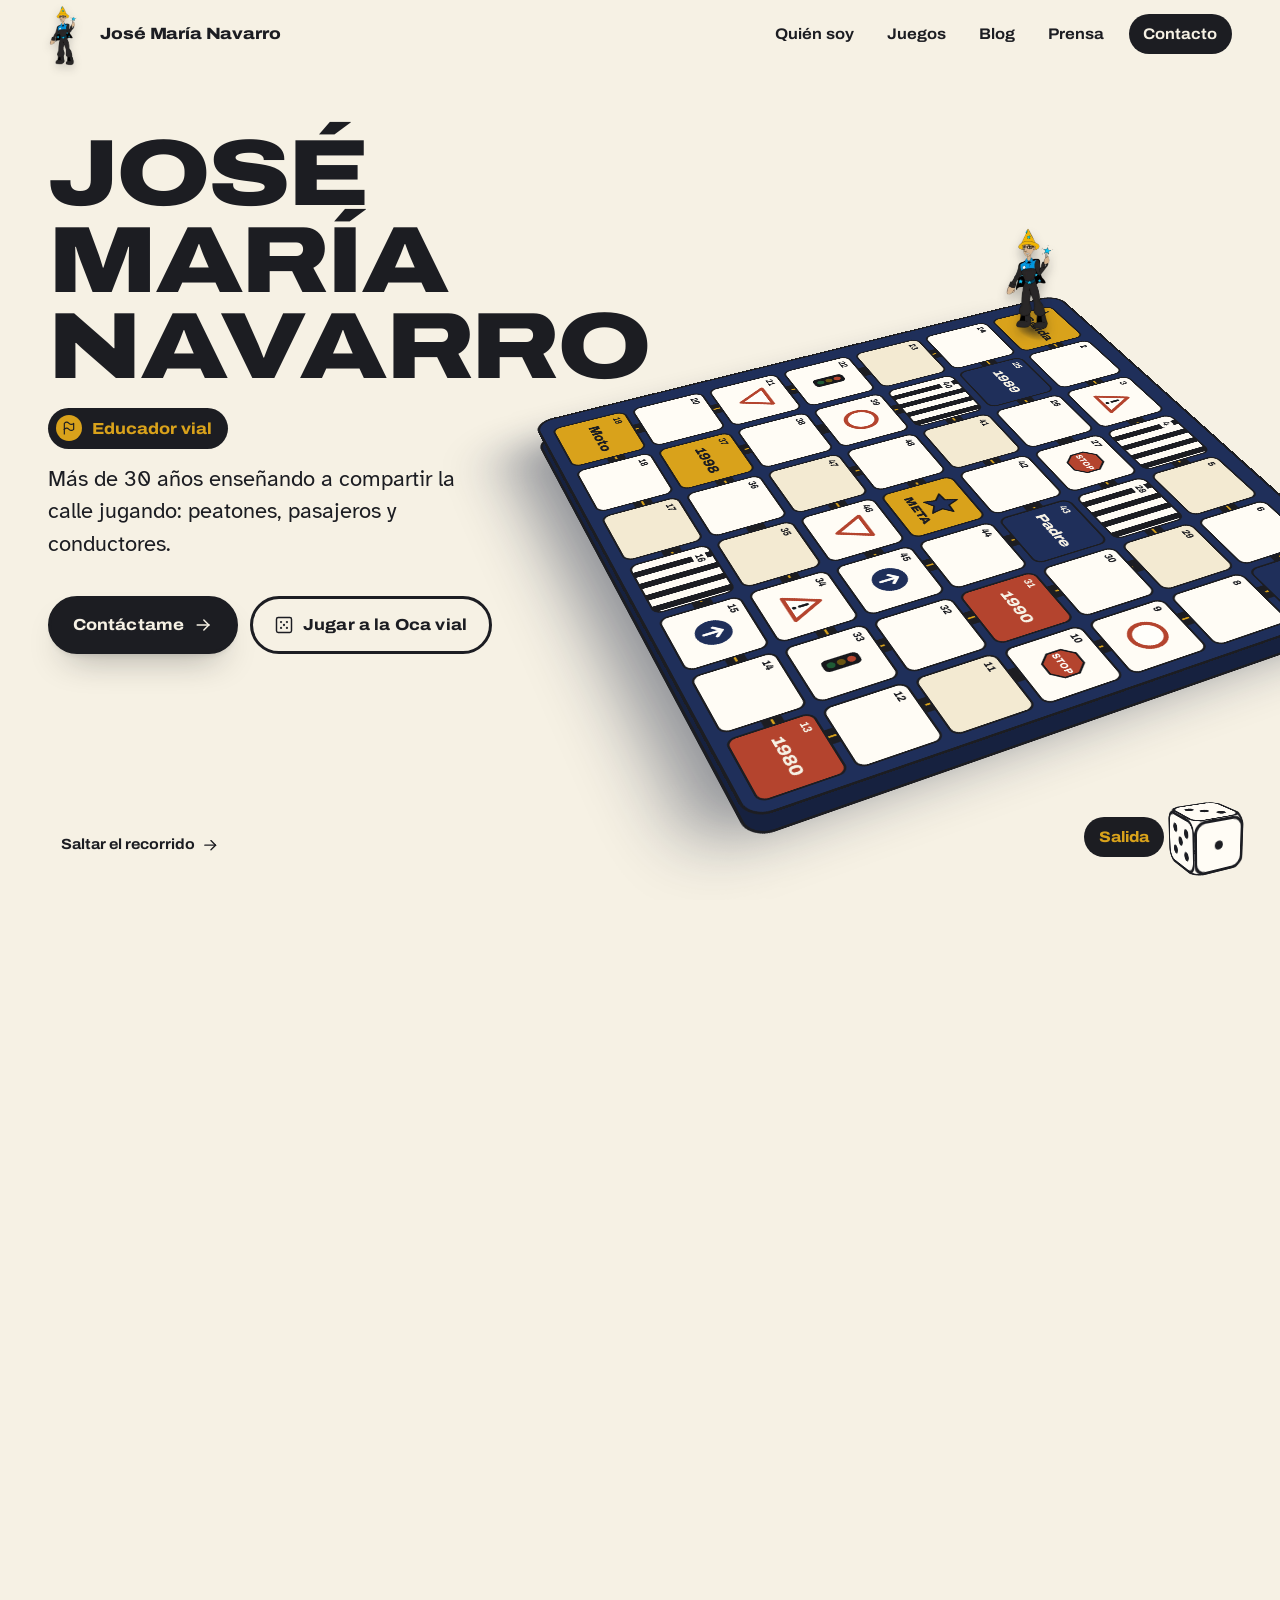
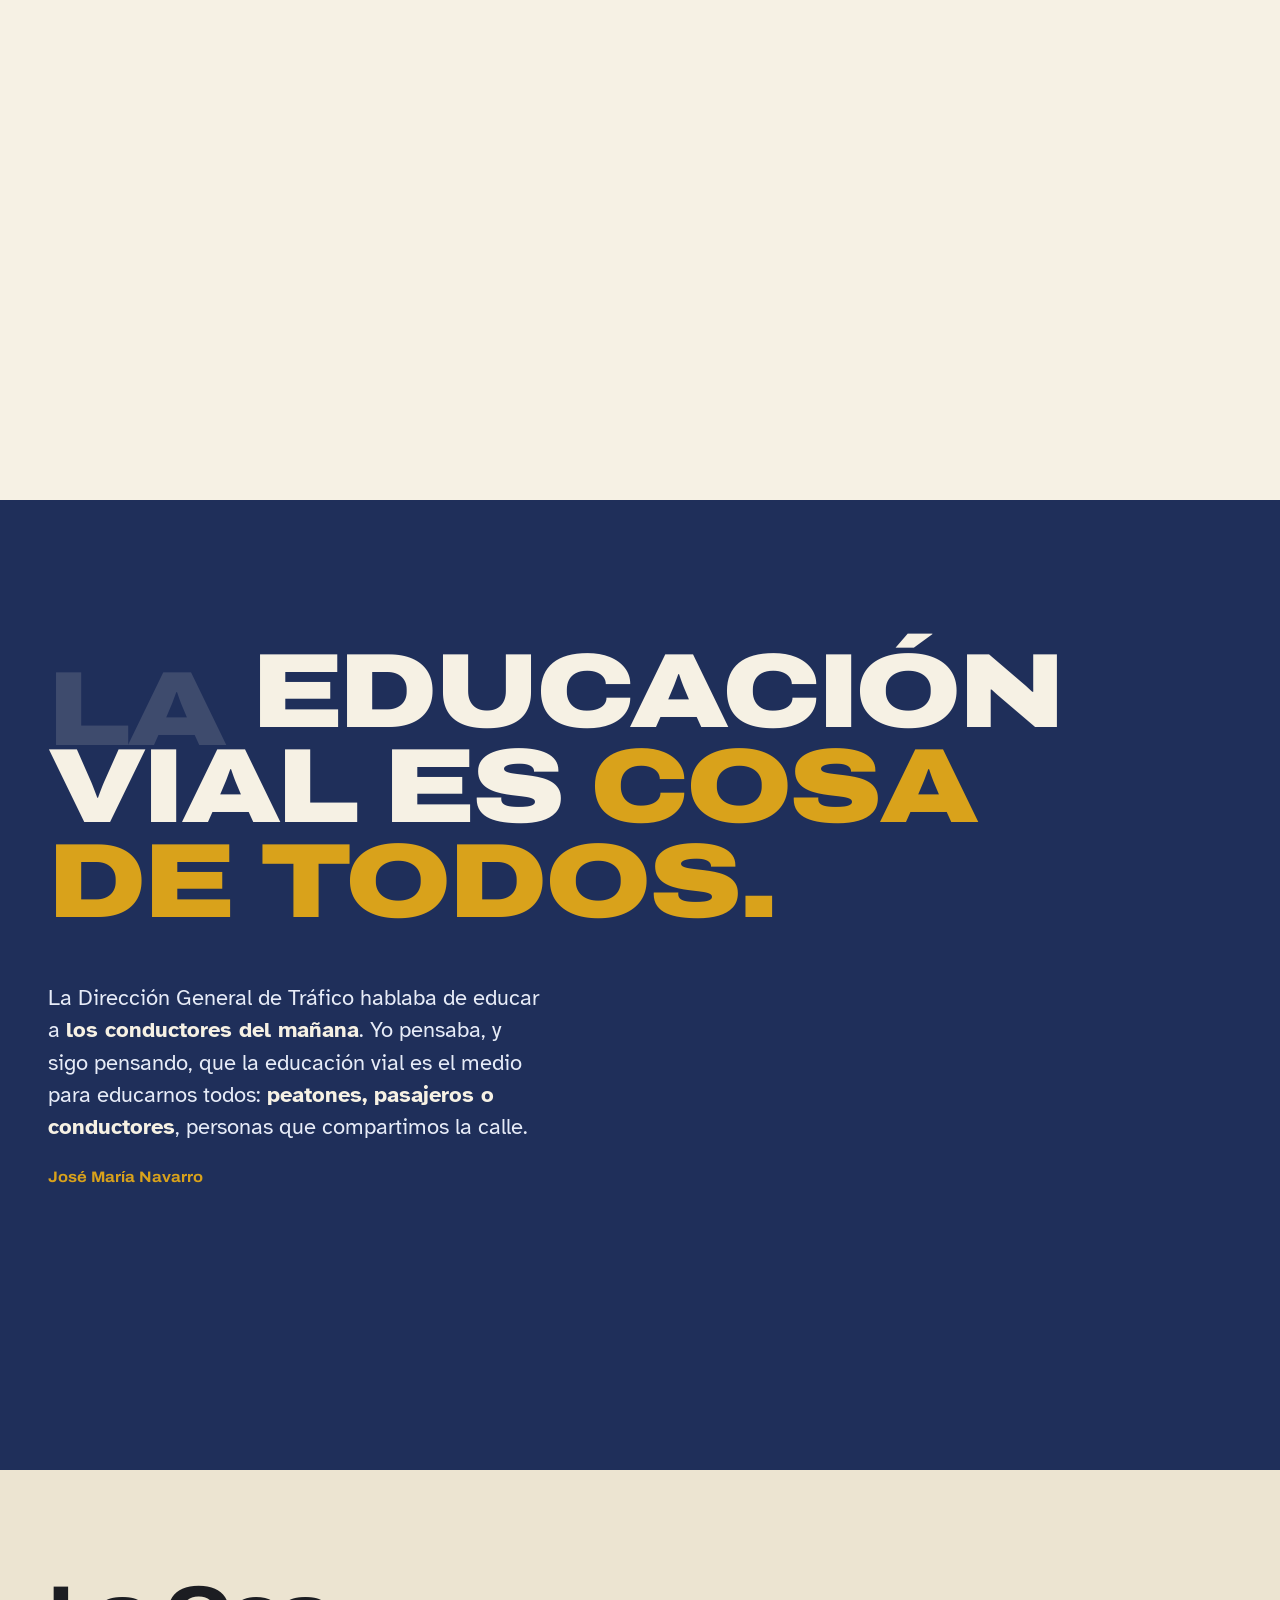
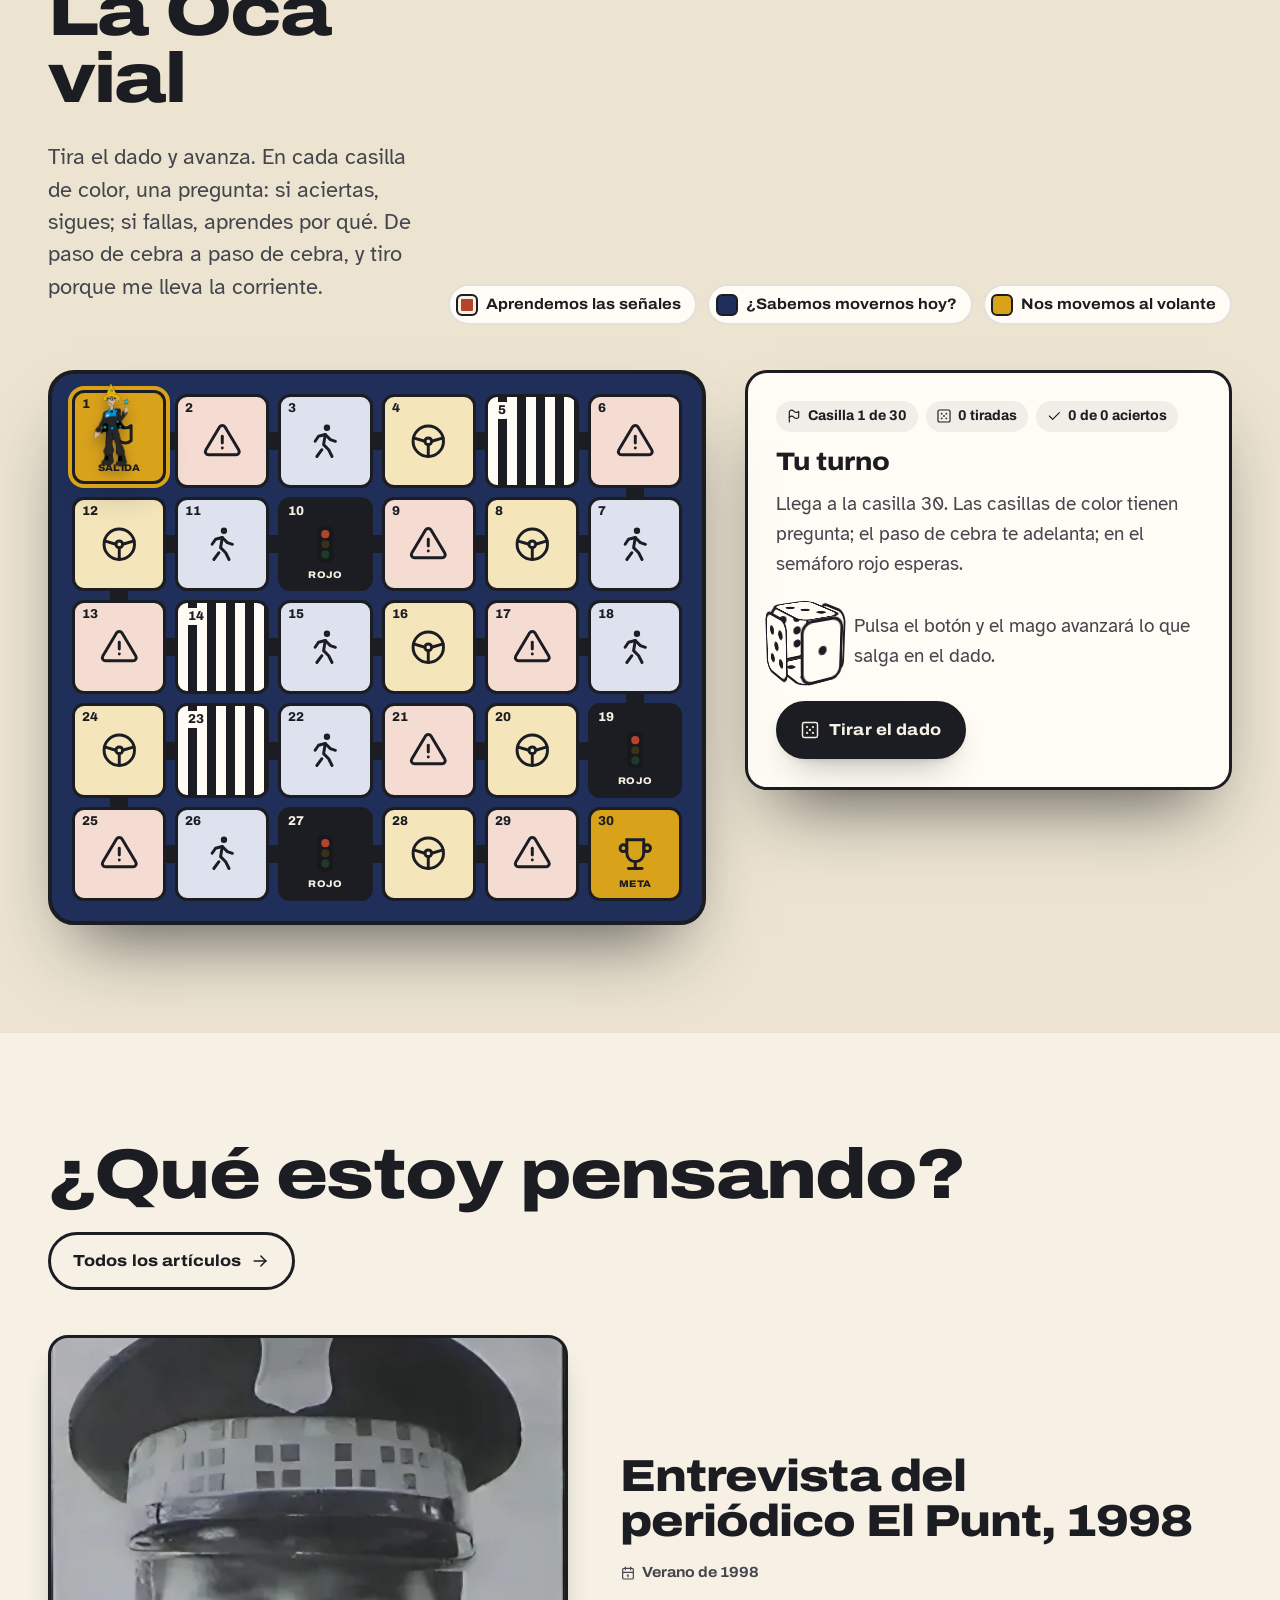
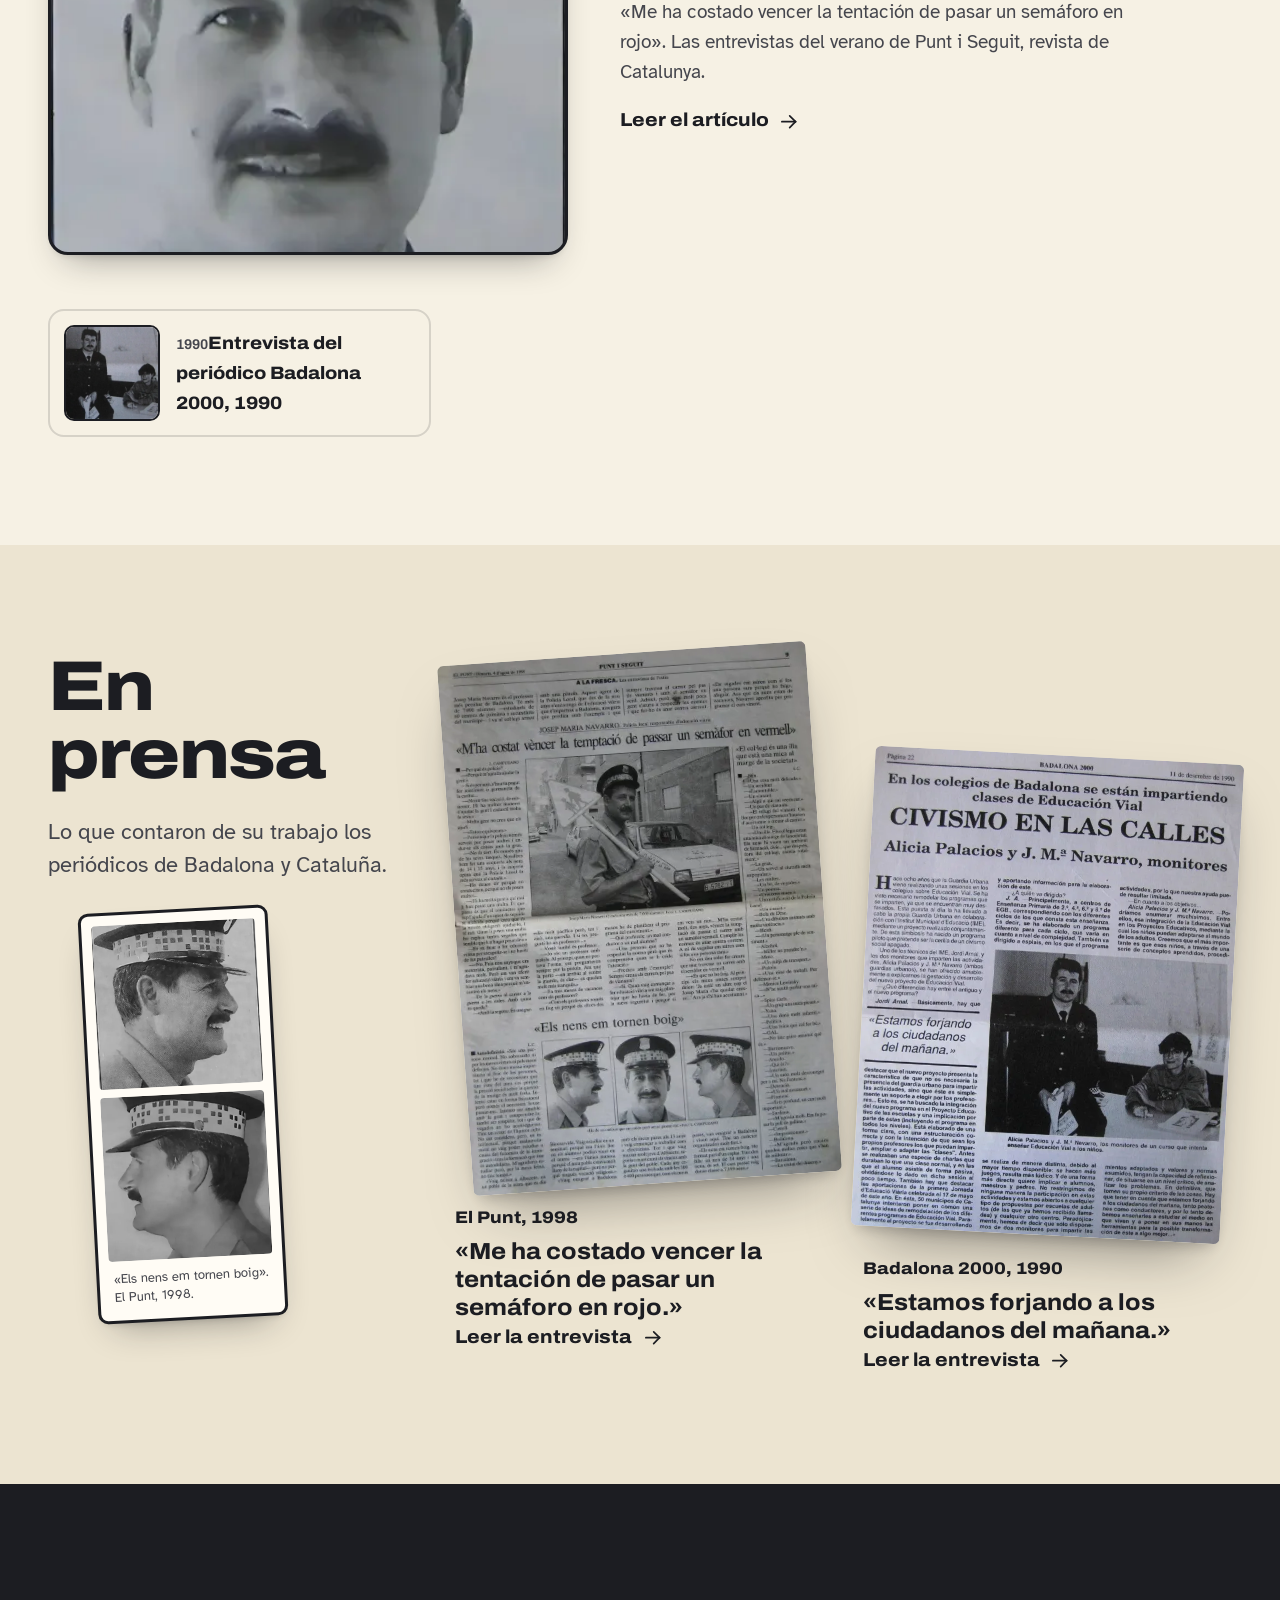
==== commit cdd0d986: "Fotos del recorrido enteras dentro del marco en todos los tamaños; también en móviles pequeños Co-Au" ====
--- a/index.html
+++ b/index.html
@@ -17,7 +17,7 @@
 <link rel="icon" href="assets/img/favicon.svg" type="image/svg+xml">
 <link rel="preload" href="assets/fonts/archivo-wdth.woff2" as="font" type="font/woff2" crossorigin>
 <link rel="preload" href="assets/img/mago.webp" as="image">
-<link rel="stylesheet" href="assets/css/site.css?v=202610141736">
+<link rel="stylesheet" href="assets/css/site.css?v=202610141745">
 <script>document.documentElement.classList.add('js');if(!matchMedia('(prefers-reduced-motion: reduce)').matches)document.documentElement.classList.add('motion');</script>
 <script type="application/ld+json">
 {"@context":"https://schema.org","@type":"Person","name":"José María Navarro","jobTitle":"Educador vial","address":{"@type":"PostalAddress","addressLocality":"Badalona","addressCountry":"ES"},"email":"mailto:info@soyjosemarianavarro.com","url":"https://soyjosemarianavarro.com/"}
@@ -316,13 +316,13 @@
 <script src="assets/vendor/ScrollTrigger.min.js"></script>
 <script src="assets/vendor/lenis.min.js"></script>
 <script src="assets/vendor/purify.min.js"></script>
-<script src="assets/js/config.js?v=202610141736"></script>
+<script src="assets/js/config.js?v=202610141745"></script>
 <script src="assets/vendor/supabase.js"></script>
-<script src="assets/js/seed-posts.js?v=202610141736"></script>
-<script src="assets/js/data.js?v=202610141736"></script>
-<script src="assets/js/common.js?v=202610141736"></script>
-<script src="assets/js/board.js?v=202610141736"></script>
-<script src="assets/js/oca.js?v=202610141736"></script>
-<script src="assets/js/home.js?v=202610141736"></script>
+<script src="assets/js/seed-posts.js?v=202610141745"></script>
+<script src="assets/js/data.js?v=202610141745"></script>
+<script src="assets/js/common.js?v=202610141745"></script>
+<script src="assets/js/board.js?v=202610141745"></script>
+<script src="assets/js/oca.js?v=202610141745"></script>
+<script src="assets/js/home.js?v=202610141745"></script>
 </body>
 </html>
--- a/assets/css/site.css
+++ b/assets/css/site.css
@@ -716,3 +716,12 @@
   .motion .cap-photo { min-height: 240px; }
 }
 @media (min-width: 901px) and (max-height: 640px) { .motion .cap-photo { display: block; min-height: 200px; } }
+
+/* La foto ocupa exactamente su marco (nunca más alta que él) y se muestra entera */
+.motion .cap-photo img { position: absolute; inset: 0; width: 100%; height: 100%; max-width: none; object-fit: contain; object-position: center; }
+@media (max-width: 900px) {
+  .motion .cap-photo, .motion .cap-photo.is-portrait { display: block; flex: 0 1 210px; min-height: 96px; }
+}
+@media (max-width: 900px) and (max-height: 720px) {
+  .motion .cap-photo, .motion .cap-photo.is-portrait { flex-basis: 120px; min-height: 84px; margin-bottom: 8px; }
+}
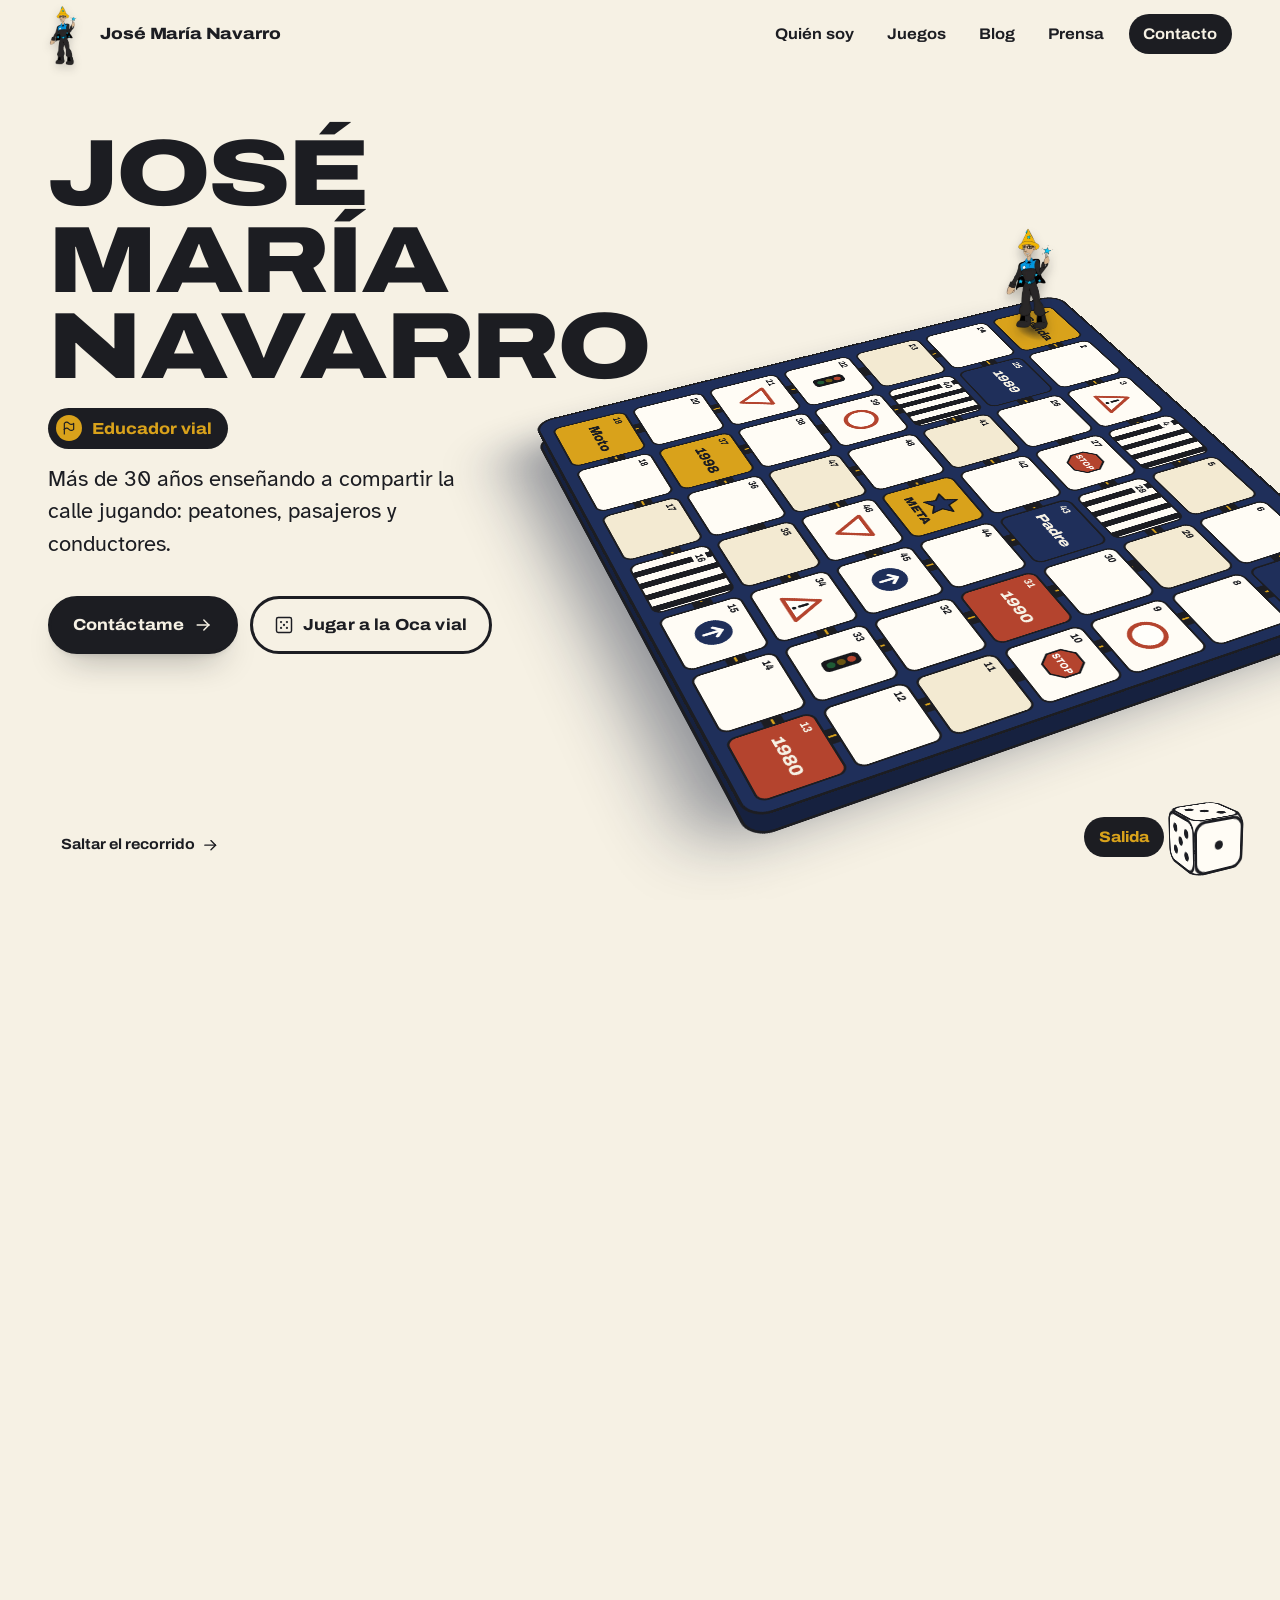
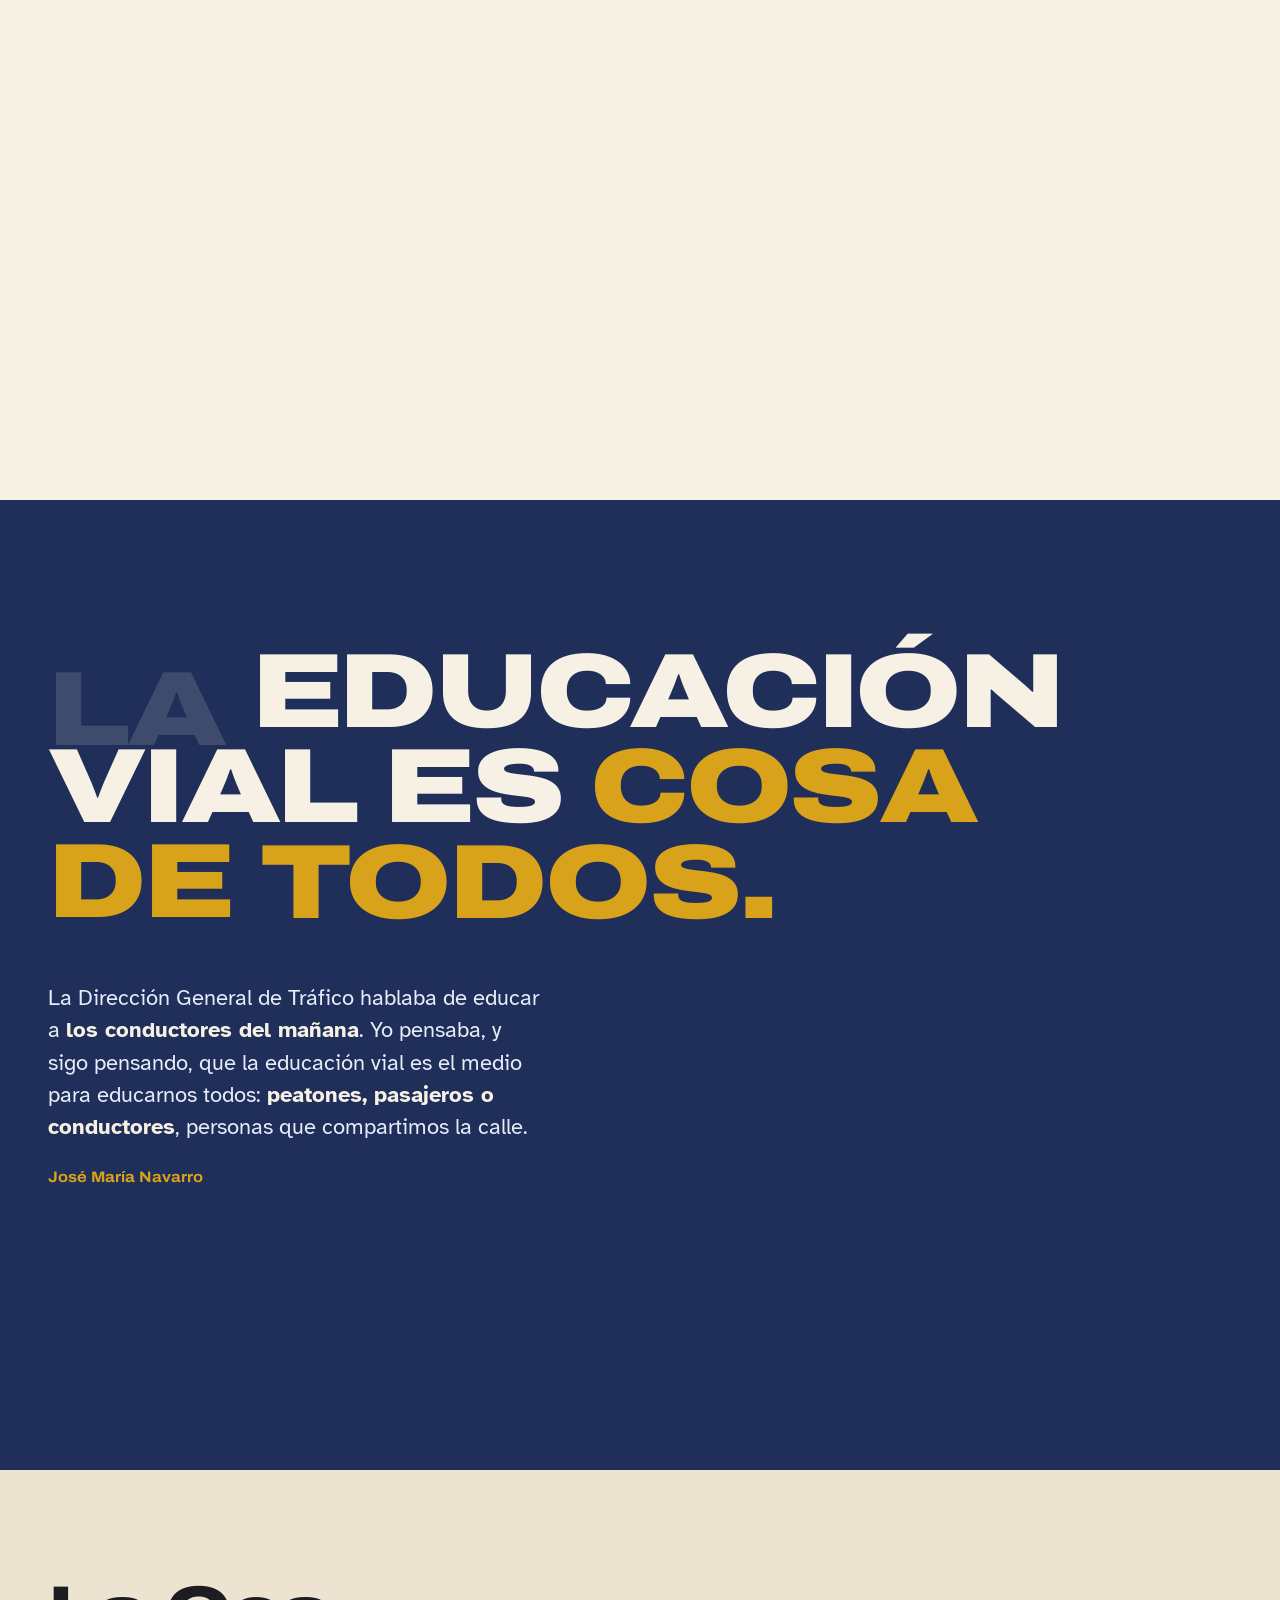
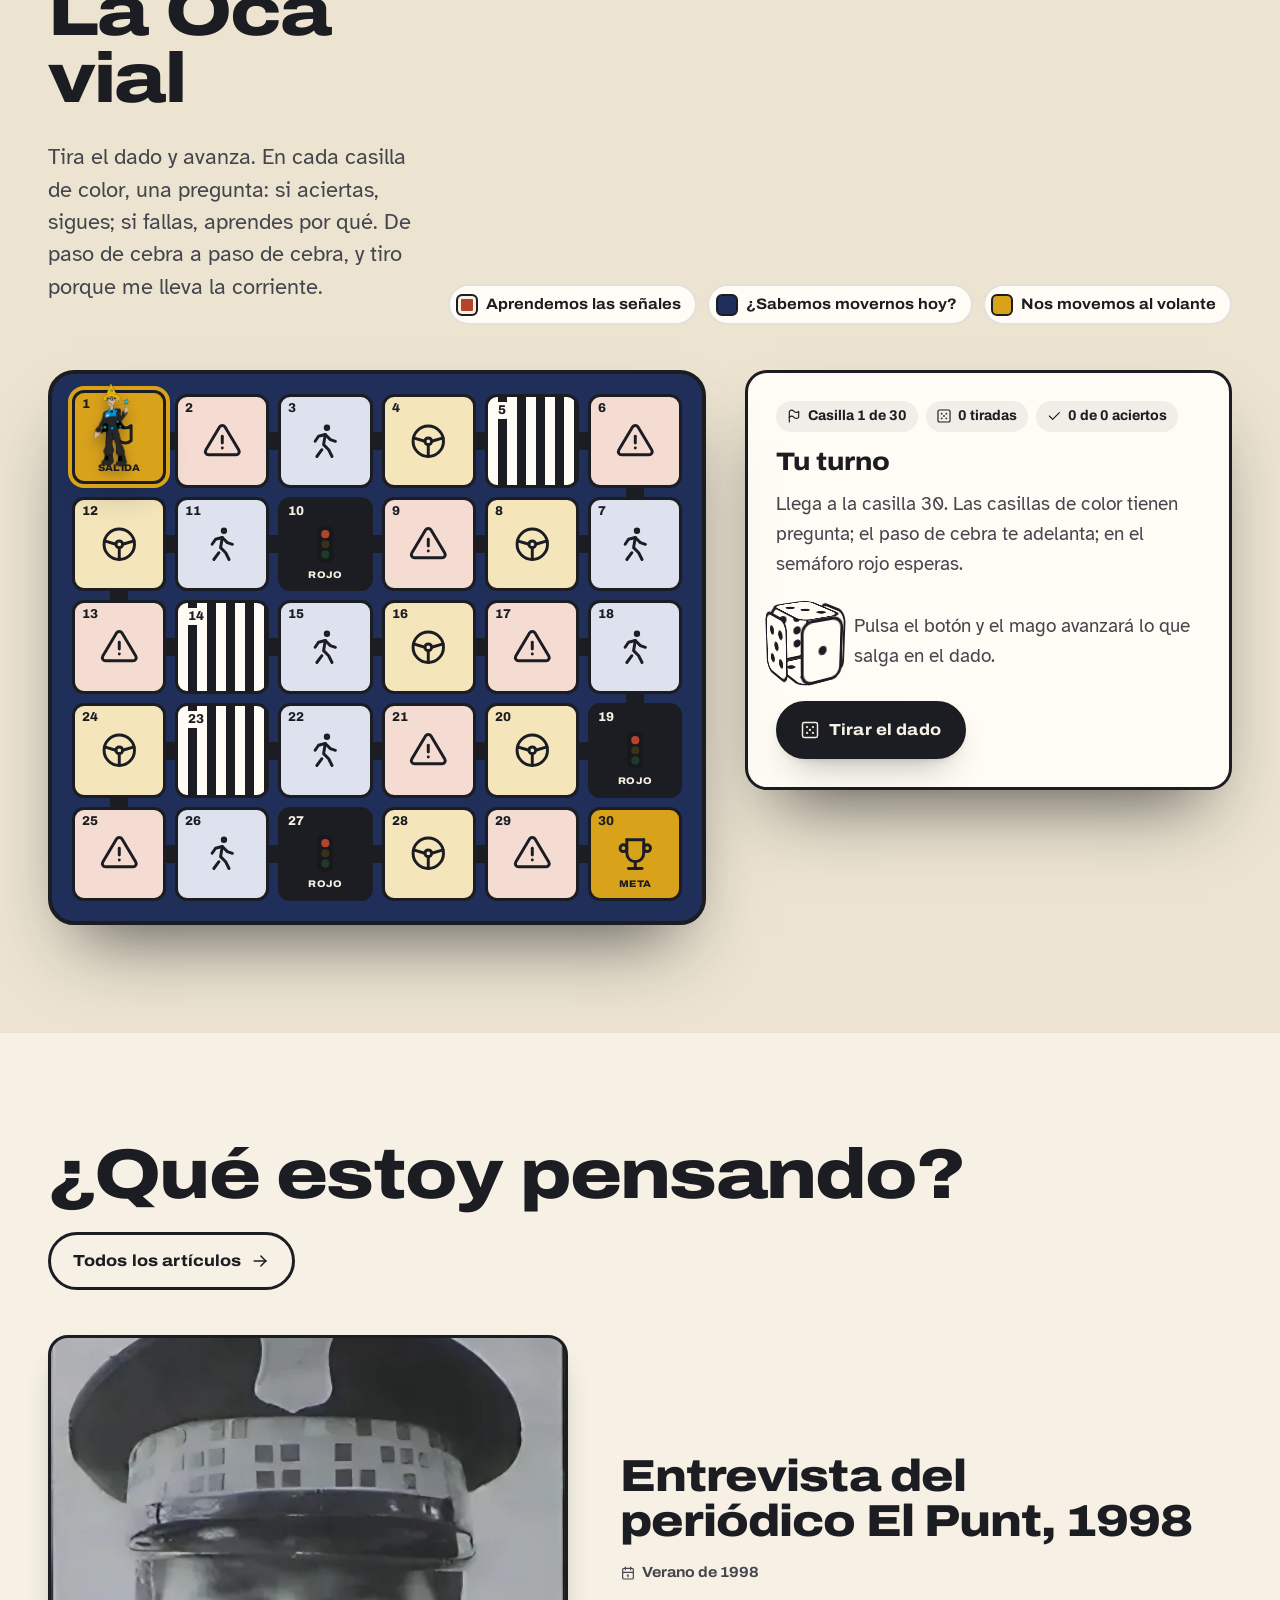
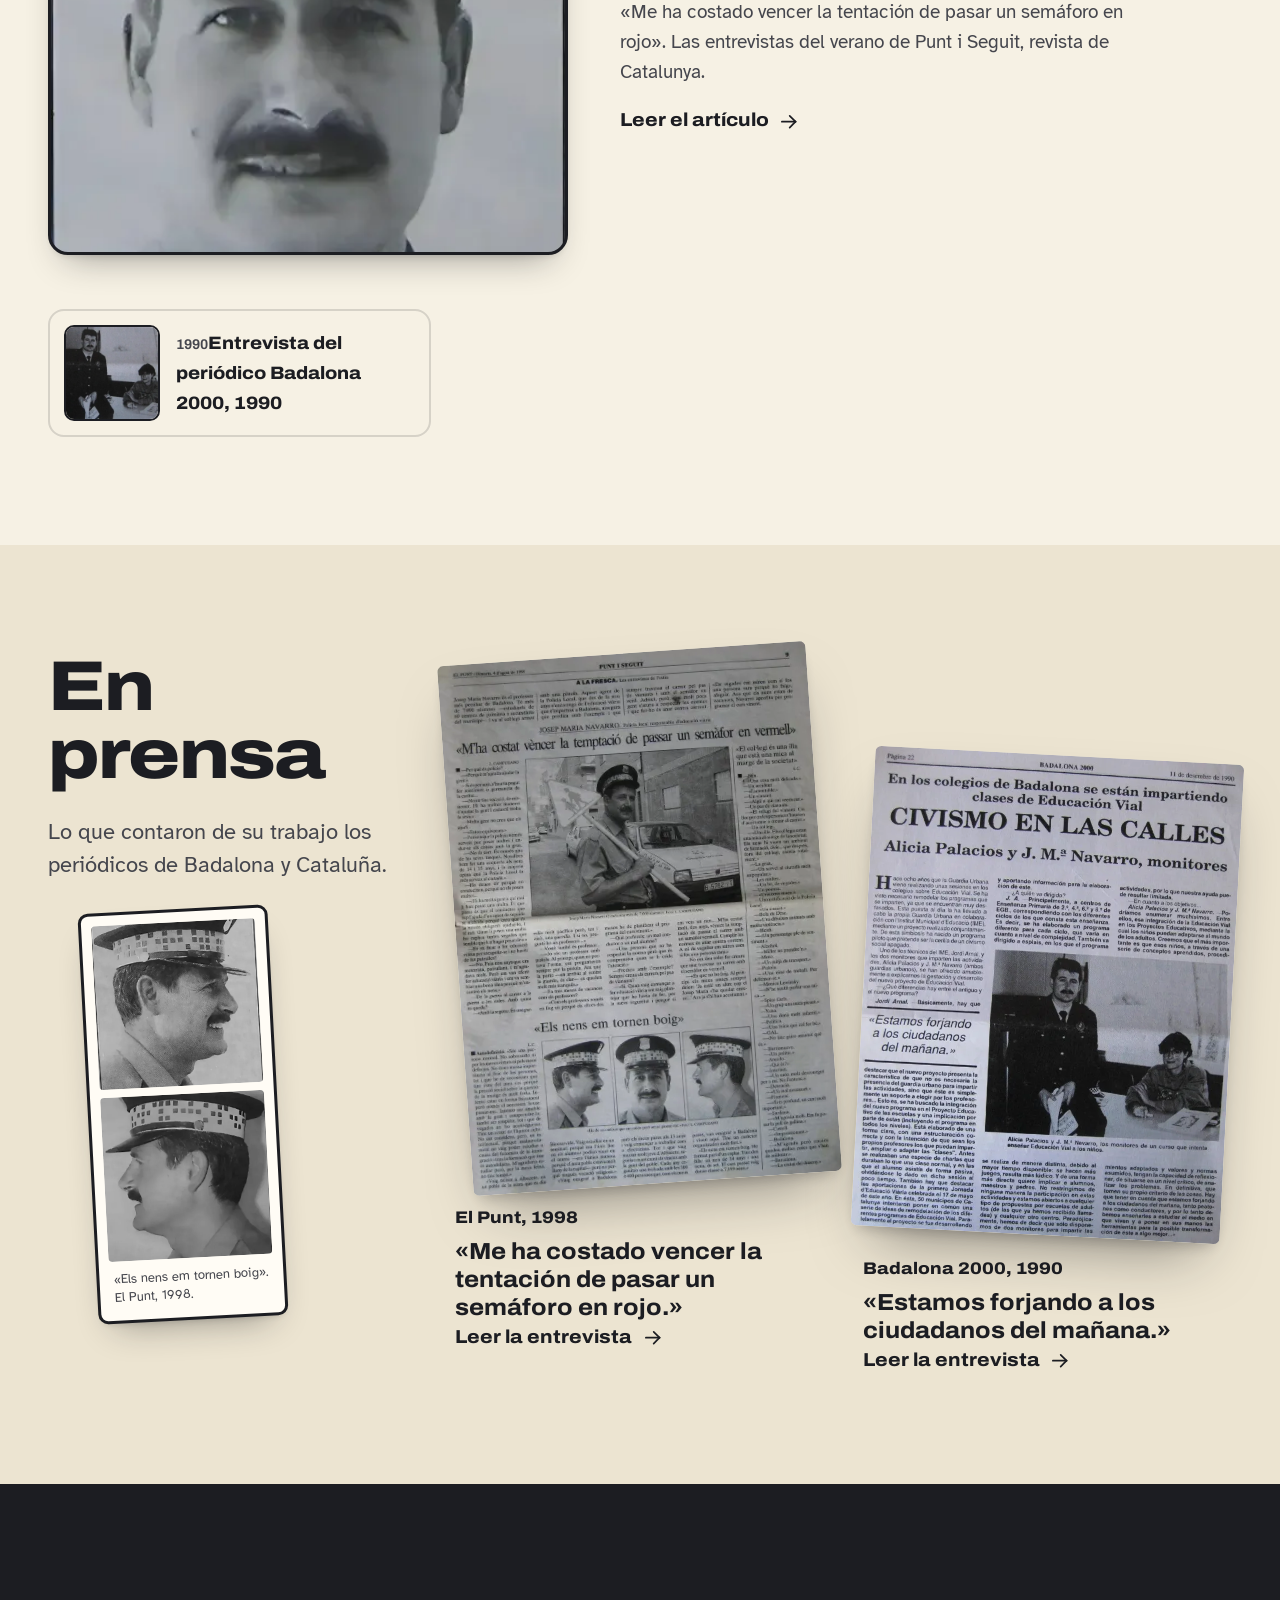
==== commit f3e52b4c: "Carta de El Punt: el año en grande (1998) y la cifra de alumnos en el título Co-Authored-By: Claude " ====
--- a/index.html
+++ b/index.html
@@ -144,10 +144,10 @@
         <li class="cap" data-cell="37" data-color="yellow" data-yr="1998">
           <div class="cap-top"><span class="cap-n">37</span></div>
           <figure class="cap-photo is-portrait" style="--src: url(assets/img/perfil-1.webp)"><img src="assets/img/perfil-1.webp" alt="Retrato de José María de uniforme, publicado en El Punt" loading="lazy" width="468" height="606"></figure>
-          <p class="cap-year">7.199</p>
-          <h3 class="cap-title">Alumnos en un solo curso</h3>
+          <p class="cap-year">1998</p>
+          <h3 class="cap-title">7.199 alumnos en un solo curso</h3>
           <p class="cap-place">El Punt</p>
-          <p>En 1998, en 60 centros de Badalona. «Me ha costado dos años vencer la tentación de pasar un semáforo en rojo. Cumplir las normas es ir a contracorriente.»</p>
+          <p>El curso 1997-98, en 60 centros de Badalona. «Me ha costado dos años vencer la tentación de pasar un semáforo en rojo. Cumplir las normas es ir a contracorriente.»</p>
         </li>
         <li class="cap c-blue" data-cell="43" data-color="blue" data-yr="Padre">
           <div class="cap-top"><span class="cap-n">43</span></div>
